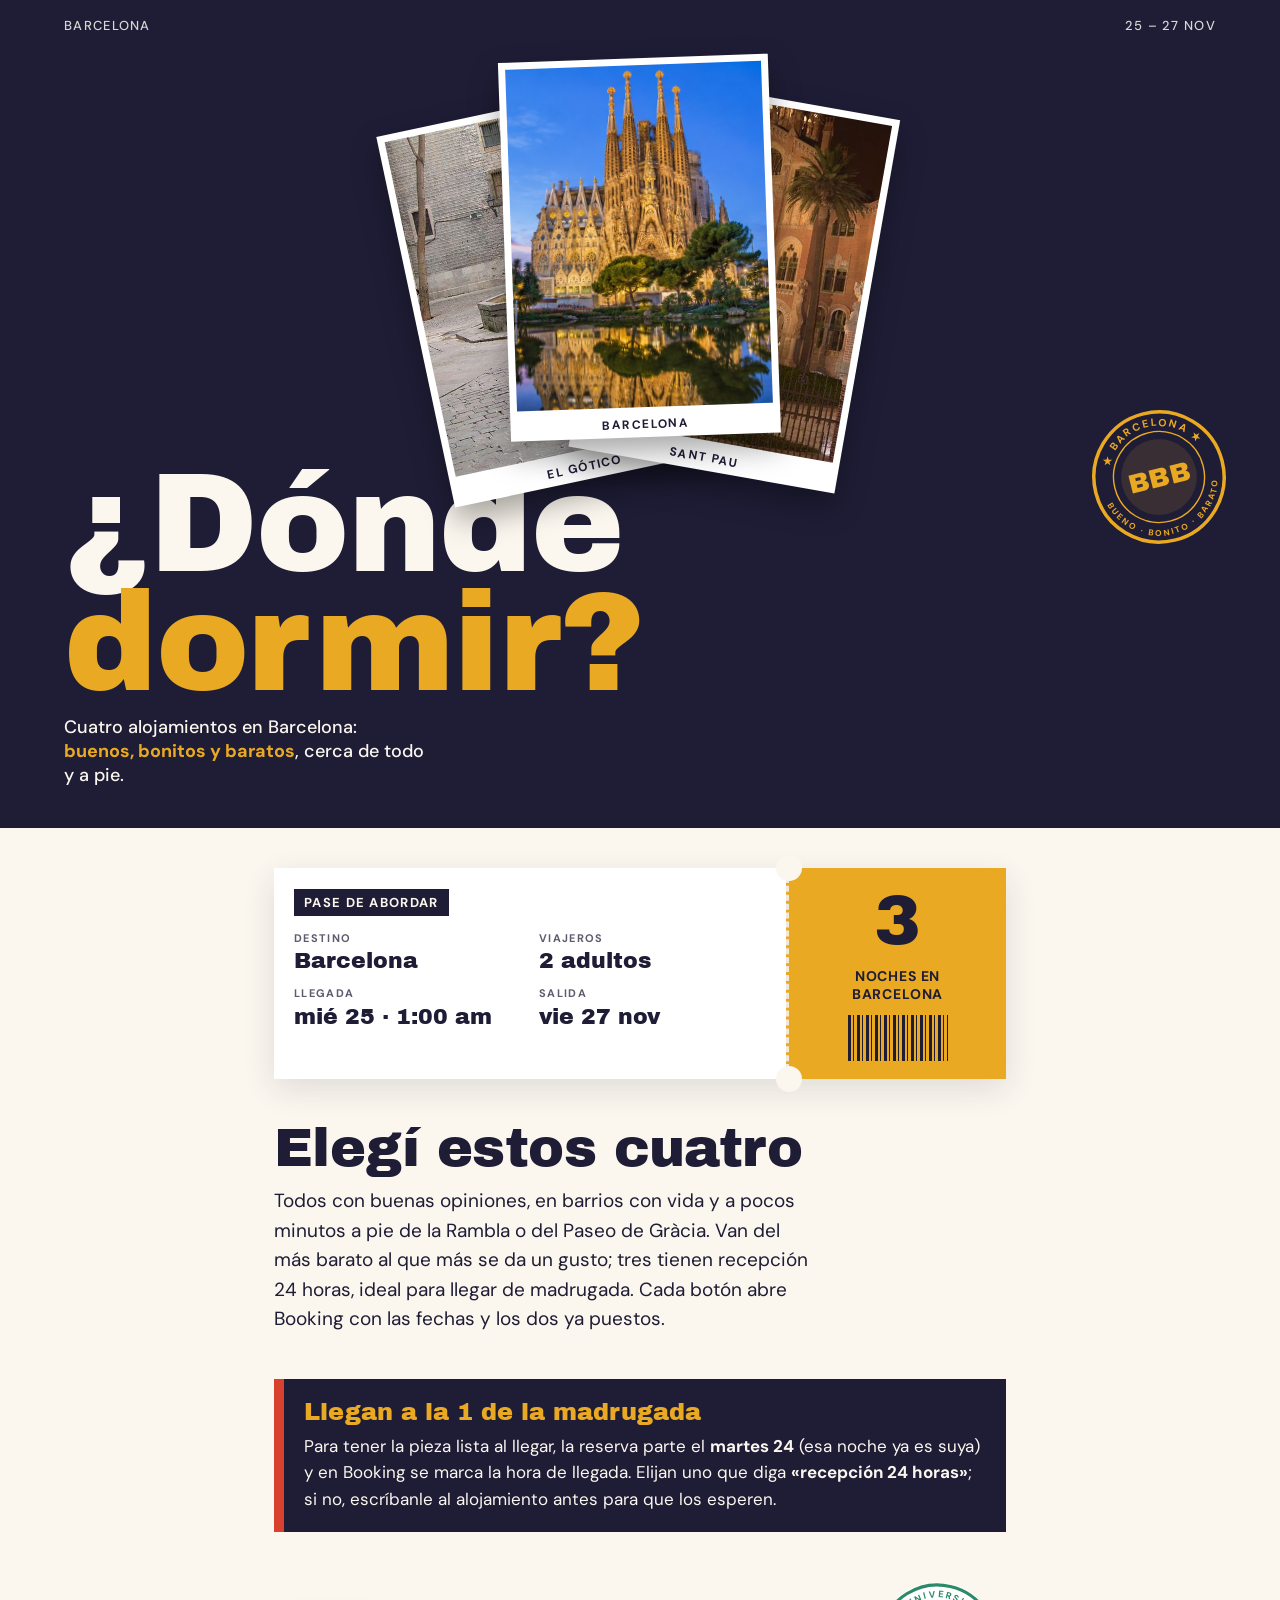
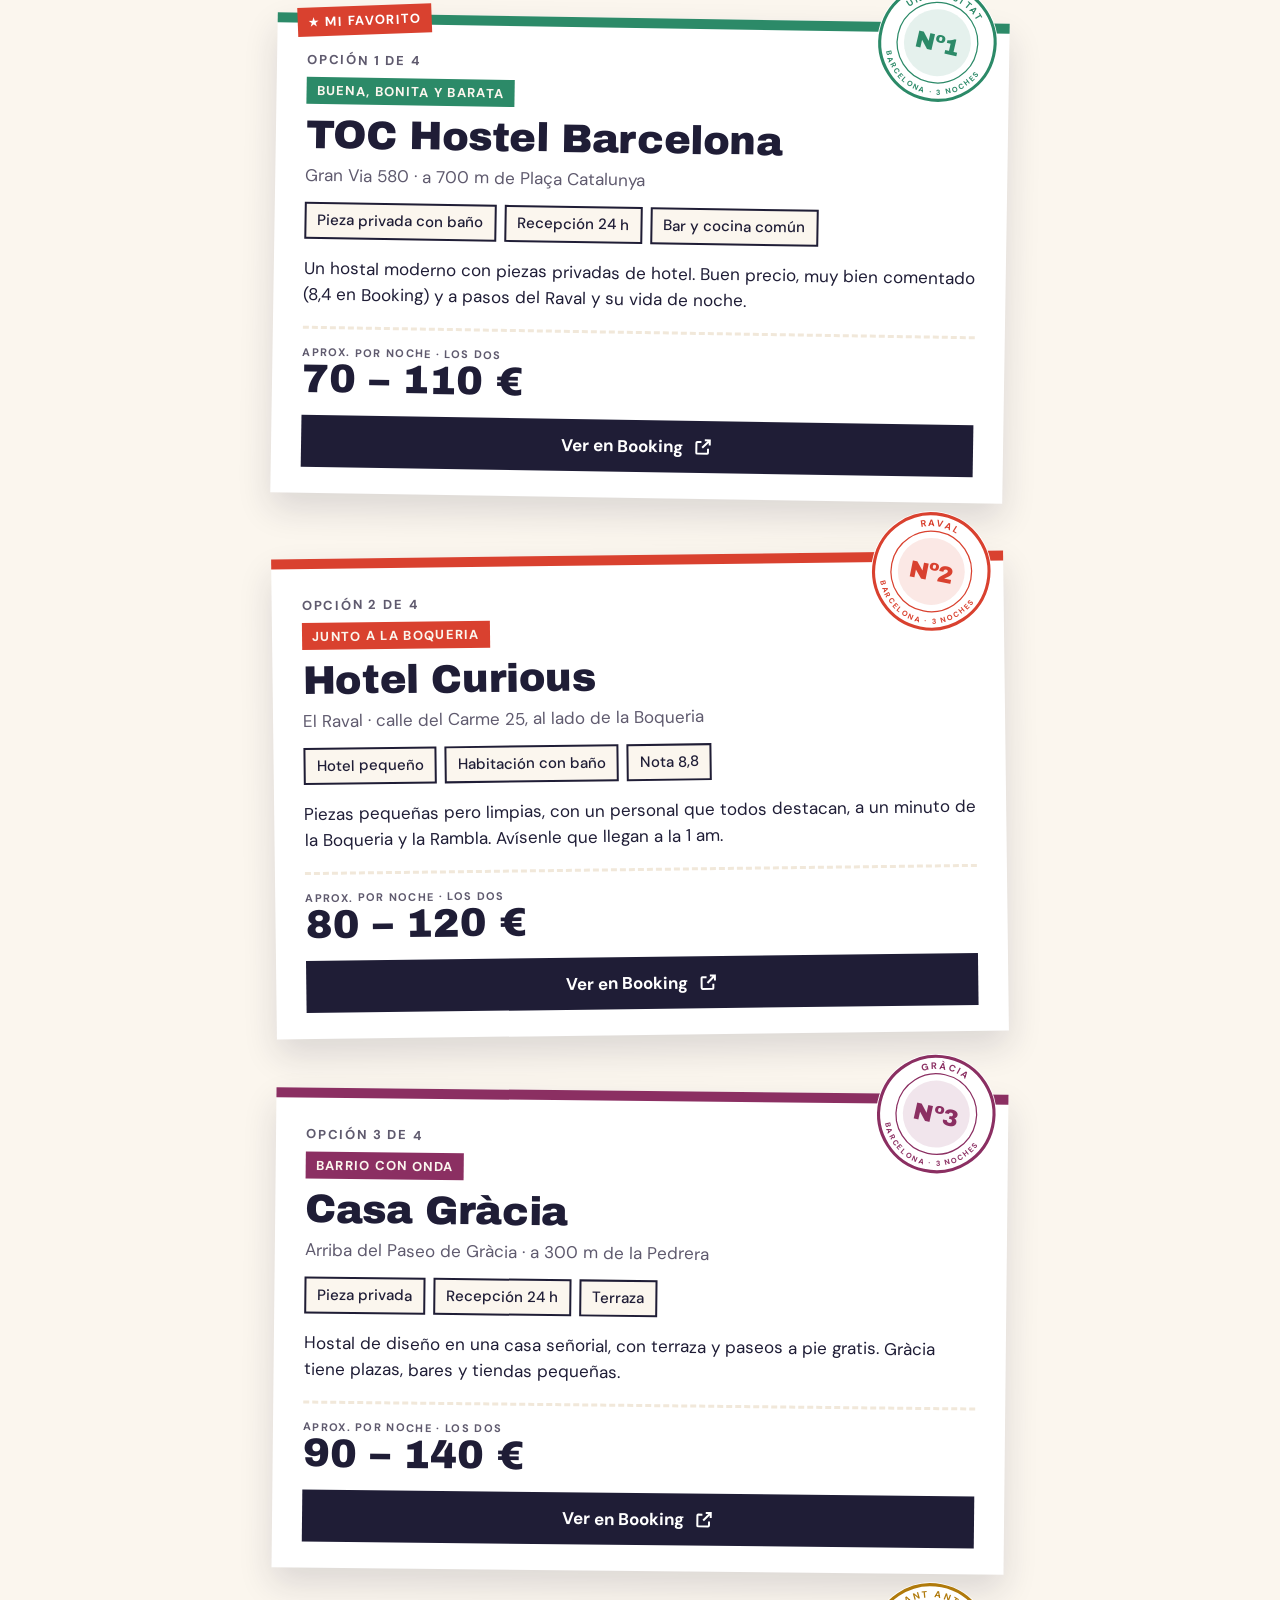
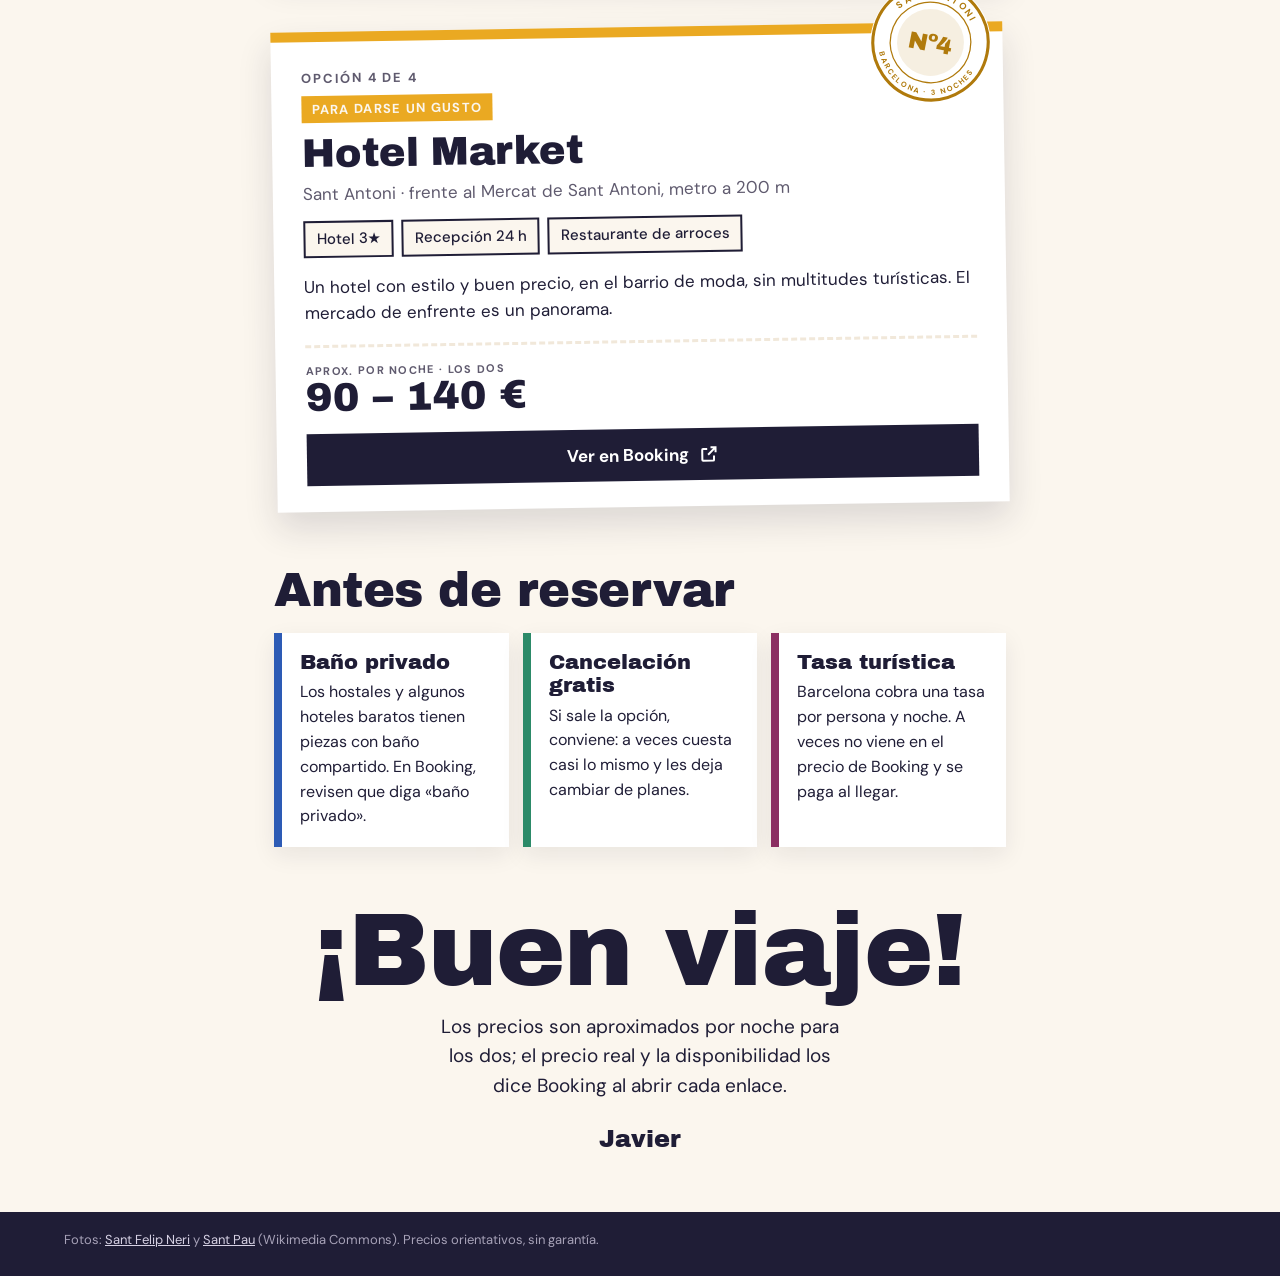
==== bcn-dor-h4q/index.html @ d60ad55b "Barcelona: enlaces directos a cada alojamiento" ====
<!DOCTYPE html>
<html lang="es">
<head>
<meta charset="utf-8">
<meta name="viewport" content="width=device-width, initial-scale=1">
<meta name="robots" content="noindex, nofollow">
<title>Barcelona · Dónde dormir</title>
<meta name="description" content="Cuatro alojamientos buenos, bonitos y baratos en Barcelona, del 25 al 27 de noviembre (llegada a la 1 am).">
<meta property="og:type" content="website">
<meta property="og:title" content="Barcelona · Dónde dormir">
<meta property="og:description" content="Cuatro opciones buenas, bonitas y baratas, con su enlace a Booking.">
<meta property="og:url" content="https://viajes-disenados-a-mano.pages.dev/bcn-dor-h4q/">
<meta property="og:image" content="https://viajes-disenados-a-mano.pages.dev/bcn-dor-h4q/img/portada-wa.jpg">
<meta property="og:image:width" content="1200">
<meta property="og:image:height" content="630">
<meta property="og:locale" content="es_CL">
<meta name="twitter:card" content="summary_large_image">
<style>
@font-face{font-family:AB;src:url(fonts/archivo-black-latin-400-normal.woff2) format("woff2");font-display:swap}
@font-face{font-family:DM;src:url(fonts/dm-sans-latin-400-normal.woff2) format("woff2");font-weight:400;font-display:swap}
@font-face{font-family:DM;src:url(fonts/dm-sans-latin-500-normal.woff2) format("woff2");font-weight:500;font-display:swap}
@font-face{font-family:DM;src:url(fonts/dm-sans-latin-700-normal.woff2) format("woff2");font-weight:700;font-display:swap}
:root{color-scheme:light;--pap:#fbf6ee;--pap2:#f1e8da;--ink:#1f1d36;--mut:#5f5a6e;
 --mad:#d9412f;--bcn:#eaa922;--par:#2d5bb5;--flo:#2c8a68;--rom:#8b2f62;
 --h:AB,"Arial Black",Impact,sans-serif;--t:DM,system-ui,sans-serif}
*{box-sizing:border-box;min-width:0}
html{scroll-behavior:smooth;overflow-x:clip}
body{margin:0;background:var(--pap);color:var(--ink);font:17px/1.55 var(--t);overflow-x:clip;-webkit-font-smoothing:antialiased}
img{display:block;max-width:100%}
h1,h2,h3{font-family:var(--h);font-weight:400;margin:0;line-height:.95;letter-spacing:-.01em}
p{margin:0 0 .8em}
.wrap{max-width:860px;margin:0 auto;padding:0 max(5vw,18px)}
.tag{display:inline-block;font:700 13px/1 var(--t);text-transform:uppercase;letter-spacing:.1em;padding:7px 10px;background:var(--ink);color:var(--pap)}

.cover{background:var(--ink);color:var(--pap);min-height:92svh;display:grid;grid-template-rows:auto 1fr auto;overflow:hidden;position:relative}
.ctop{display:flex;justify-content:space-between;gap:10px;padding:18px max(5vw,18px);font:500 13px/1.3 var(--t);text-transform:uppercase;letter-spacing:.1em;opacity:.85}
.fan{position:relative;height:100%;min-height:280px;max-height:460px;margin:0 auto;width:min(100%,520px);align-self:center}
.pol{position:absolute;left:50%;top:50%;width:52%;background:#fff;padding:7px 7px 30px;box-shadow:0 14px 30px rgba(0,0,0,.35);transform:translate(-50%,-50%) rotate(var(--r)) translate(var(--x),var(--y))}
.pol img{aspect-ratio:3/4;width:100%;object-fit:cover}
.pol b{position:absolute;left:0;right:0;bottom:7px;text-align:center;font:700 12px/1 var(--t);text-transform:uppercase;letter-spacing:.12em;color:var(--ink)}
.cbot{padding:0 max(5vw,18px) 26px;position:relative}
.cover h1{font-size:clamp(54px,16vw,140px);line-height:.85}
.cover h1 em{font-style:normal;color:var(--bcn)}
.cover .sub{margin-top:12px;font:500 18px/1.35 var(--t);max-width:30ch}
.cover .sub b{color:var(--bcn)}
.cstamp{position:absolute;right:max(4vw,12px);top:-58px;z-index:6;width:clamp(92px,24vw,140px)}

.pass{padding:40px 0 10px}
.ticket{display:grid;grid-template-columns:minmax(0,1fr);background:#fff;box-shadow:0 10px 30px rgba(31,29,54,.12)}
.tk{padding:20px 20px 18px}
.tk .row{display:grid;grid-template-columns:repeat(2,minmax(0,1fr));gap:14px 18px;margin-top:16px}
.tk small{display:block;font:700 11px/1.2 var(--t);text-transform:uppercase;letter-spacing:.12em;color:var(--mut)}
.tk strong{display:block;font:400 22px/1.1 var(--h);margin-top:4px}
.stub{border-top:3px dashed var(--pap2);padding:18px 20px;display:flex;align-items:center;justify-content:space-between;gap:12px;background:var(--bcn);position:relative}
.stub:before,.stub:after{content:"";position:absolute;top:-14px;width:26px;height:26px;border-radius:50%;background:var(--pap)}
.stub:before{left:-13px}.stub:after{right:-13px}
.stub b{font:400 clamp(44px,13vw,70px)/1 var(--h)}
.stub span{font:700 14px/1.25 var(--t);text-transform:uppercase;letter-spacing:.06em;max-width:15ch;text-align:right}
.bars{height:46px;width:100px;background:repeating-linear-gradient(90deg,var(--ink) 0 3px,transparent 3px 5px,var(--ink) 5px 6px,transparent 6px 9px)}

.hello{padding:34px 0 6px}
.hello h2{font-size:clamp(32px,8.5vw,54px)}
.hello p{font-size:19px;max-width:42ch;margin-top:12px}

.hot{padding:30px 0 10px}
.card{position:relative;background:#fff;box-shadow:0 16px 34px rgba(31,29,54,.14);border-top:10px solid var(--c);margin-top:56px;padding:26px 20px 22px;transform:rotate(var(--r))}
.card .st{position:absolute;right:10px;top:-52px;width:clamp(96px,26vw,124px);transform:rotate(12deg)}
.card .tag{background:var(--c)}
.card .no{font:700 13px/1 var(--t);text-transform:uppercase;letter-spacing:.14em;color:var(--mut);display:block;margin-bottom:10px}
.card h3{font-size:clamp(28px,7.5vw,40px);margin-top:12px;padding-right:96px}
.card .zone{color:var(--mut);margin:8px 0 14px}
.chips{display:flex;flex-wrap:wrap;gap:8px}
.chips span{background:var(--pap);border:2px solid var(--ink);padding:7px 11px;font:500 15px/1.25 var(--t)}
.why{margin:16px 0 0;font-size:17px}
.price{display:flex;align-items:baseline;justify-content:space-between;gap:12px;flex-wrap:wrap;margin-top:18px;padding-top:16px;border-top:3px dashed var(--pap2)}
.price b{font:400 clamp(30px,8vw,40px)/1 var(--h)}
.price small{display:block;font:700 11px/1.3 var(--t);text-transform:uppercase;letter-spacing:.12em;color:var(--mut)}
.bk{display:flex;align-items:center;justify-content:center;gap:10px;min-height:52px;padding:14px 18px;background:var(--ink);color:#fff;text-decoration:none;font:700 17px/1.2 var(--t);margin-top:16px}
.bk svg{width:20px;height:20px;flex:none}
.bk:focus-visible{outline:3px solid var(--c);outline-offset:3px}
.fav{position:absolute;left:20px;top:-18px;background:var(--mad);color:#fff;font:700 13px/1 var(--t);text-transform:uppercase;letter-spacing:.1em;padding:8px 10px;transform:rotate(-3deg)}

.late{padding:24px 0 0}.lt{background:var(--ink);color:var(--pap);padding:20px;border-left:10px solid var(--mad)}.lt b{display:block;font:400 24px/1.1 var(--h);margin-bottom:8px;color:var(--bcn)}.lt p{margin:0}
.tips{padding:50px 0 20px}
.tips h2{font-size:clamp(30px,8vw,48px)}
.stk{display:grid;gap:14px;margin-top:20px}
.stk div{background:#fff;padding:18px;border-left:8px solid var(--c);box-shadow:0 8px 22px rgba(31,29,54,.08)}
.stk b{display:block;font:400 21px/1.1 var(--h);margin-bottom:6px}
.stk p{margin:0;font-size:16px}

.end{padding:40px 0 60px;text-align:center}
.end h2{font-size:clamp(48px,14vw,104px);line-height:.85}
.end p{max-width:32ch;margin:16px auto 0;font-size:19px}
.sig{margin-top:26px;font:400 24px/1.1 var(--h)}
.foot{background:var(--ink);color:#a7a2b8;font-size:13px;padding:18px max(5vw,18px) 26px}
.foot a{color:#d6d1e4}

.rv{opacity:0;transform:translateY(26px) rotate(var(--r,0deg));transition:opacity .6s ease,transform .6s ease}
.rv.in{opacity:1;transform:rotate(var(--r,0deg))}
.slam{opacity:0;transform:scale(1.7) rotate(-30deg)}
.slam.in{opacity:1;transform:scale(1) rotate(-14deg);transition:transform .45s cubic-bezier(.3,1.6,.5,1),opacity .2s}
@media (prefers-reduced-motion:reduce){.rv,.slam{opacity:1!important;transition:none!important}.slam{transform:rotate(-14deg)}html{scroll-behavior:auto}}
@media (min-width:760px){
 .ticket{grid-template-columns:minmax(0,1fr) 220px}
 .stub{border-top:0;border-left:3px dashed var(--pap2);flex-direction:column;justify-content:center;text-align:center}
 .stub span{text-align:center}
 .stub:before{left:-13px;top:-13px}.stub:after{left:-13px;right:auto;top:auto;bottom:-13px}
 .stk{grid-template-columns:repeat(3,1fr)}
 .card{padding:30px 30px 26px}
}
</style>
</head>
<body>
<header class="cover">
 <div class="ctop"><span>Barcelona</span><span>25 – 27 nov</span></div>
 <div class="fan" id="fan">
  <div class="pol" style="--r:-12deg;--x:-36%;--y:4%;z-index:1"><img src="img/s04-felip-neri.jpg" alt="Plaça de Sant Felip Neri, en el Gótico"><b>El Gótico</b></div>
  <div class="pol" style="--r:10deg;--x:36%;--y:2%;z-index:2"><img src="img/s05-sant-pau.jpg" alt="Recinto modernista de Sant Pau"><b>Sant Pau</b></div>
  <div class="pol" style="--r:-2deg;--x:0%;--y:-3%;z-index:3"><img src="img/bcn.jpg" alt="Barcelona"><b>Barcelona</b></div>
 </div>
 <div class="cbot">
  <h1>¿Dónde <em>dormir?</em></h1>
  <p class="sub">Cuatro alojamientos en Barcelona: <b>buenos, bonitos y baratos</b>, cerca de todo y a pie.</p>
  <svg class="cstamp slam" id="cst" viewBox="0 0 200 200" aria-hidden="true"></svg>
 </div>
</header>

<section class="pass">
 <div class="wrap">
  <div class="ticket rv">
   <div class="tk">
    <span class="tag">Pase de abordar</span>
    <div class="row">
     <div><small>Destino</small><strong>Barcelona</strong></div>
     <div><small>Viajeros</small><strong>2 adultos</strong></div>
     <div><small>Llegada</small><strong>mié 25 · 1:00 am</strong></div>
     <div><small>Salida</small><strong>vie 27 nov</strong></div>
    </div>
   </div>
   <div class="stub"><b>3</b><span>noches en Barcelona</span><div class="bars" aria-hidden="true"></div></div>
  </div>
 </div>
</section>

<section class="hello">
 <div class="wrap">
  <h2 class="rv">Elegí estos cuatro</h2>
  <p class="rv">Todos con buenas opiniones, en barrios con vida y a pocos minutos a pie de la Rambla o del Paseo de Gràcia. Van del más barato al que más se da un gusto; tres tienen recepción 24 horas, ideal para llegar de madrugada. Cada botón abre Booking con las fechas y los dos ya puestos.</p>
 </div>
</section>

<section class="late"><div class="wrap"><div class="lt rv"><b>Llegan a la 1 de la madrugada</b><p>Para tener la pieza lista al llegar, la reserva parte el <strong>martes 24</strong> (esa noche ya es suya) y en Booking se marca la hora de llegada. Elijan uno que diga <strong>«recepción 24 horas»</strong>; si no, escríbanle al alojamiento antes para que los esperen.</p></div></div></section>

<section class="hot"><div class="wrap" id="list"></div></section>

<section class="tips">
 <div class="wrap">
  <h2 class="rv">Antes de reservar</h2>
  <div class="stk">
   <div class="rv" style="--c:var(--par)"><b>Baño privado</b><p>Los hostales y algunos hoteles baratos tienen piezas con baño compartido. En Booking, revisen que diga «baño privado».</p></div>
   <div class="rv" style="--c:var(--flo)"><b>Cancelación gratis</b><p>Si sale la opción, conviene: a veces cuesta casi lo mismo y les deja cambiar de planes.</p></div>
   <div class="rv" style="--c:var(--rom)"><b>Tasa turística</b><p>Barcelona cobra una tasa por persona y noche. A veces no viene en el precio de Booking y se paga al llegar.</p></div>
  </div>
 </div>
</section>

<section class="end">
 <div class="wrap">
  <h2 class="rv">¡Buen viaje!</h2>
  <p class="rv">Los precios son aproximados por noche para los dos; el precio real y la disponibilidad los dice Booking al abrir cada enlace.</p>
  <div class="sig rv">Javier</div>
 </div>
</section>

<footer class="foot">Fotos: <a href="https://commons.wikimedia.org/wiki/File:Pla%C3%A7a_Sant_Felip_Neri.jpg">Sant Felip Neri</a> y <a href="https://commons.wikimedia.org/wiki/File:2014-_Hospital_Sant_Pau,_Barcelona,_Spain_(_Ank_Kumar_)_03.jpg">Sant Pau</a> (Wikimedia Commons). Precios orientativos, sin garantía.</footer>

<script>
const IN='2026-11-24',OUT='2026-11-27';
const qs=`checkin=${IN}&checkout=${OUT}&group_adults=2&group_children=0&no_rooms=1&lang=es`;
const L=slug=>`https://www.booking.com/hotel/es/${slug}.es.html?${qs}`;
const H=[
 {n:'TOC Hostel Barcelona',b:'UNIVERSITAT',c:'--flo',r:'.9deg',fav:1,
  z:'Gran Via 580 · a 700 m de Plaça Catalunya',
  f:['Pieza privada con baño','Recepción 24 h','Bar y cocina común'],
  w:'Un hostal moderno con piezas privadas de hotel. Buen precio, muy bien comentado (8,4 en Booking) y a pasos del Raval y su vida de noche.',p:'70 – 110 €',u:L('toc-hostel-barcelona')},
 {n:'Hotel Curious',b:'RAVAL',c:'--mad',r:'-.7deg',tag:'Junto a la Boqueria',
  z:'El Raval · calle del Carme 25, al lado de la Boqueria',
  f:['Hotel pequeño','Habitación con baño','Nota 8,8'],
  w:'Piezas pequeñas pero limpias, con un personal que todos destacan, a un minuto de la Boqueria y la Rambla. Avísenle que llegan a la 1 am.',p:'80 – 120 €',u:L('pension-selecta')},
 {n:'Casa Gràcia',b:'GRÀCIA',c:'--rom',r:'.6deg',tag:'Barrio con onda',
  z:'Arriba del Paseo de Gràcia · a 300 m de la Pedrera',
  f:['Pieza privada','Recepción 24 h','Terraza'],
  w:'Hostal de diseño en una casa señorial, con terraza y paseos a pie gratis. Gràcia tiene plazas, bares y tiendas pequeñas.',p:'90 – 140 €',u:L('hostel-casa-gracia')},
 {n:'Hotel Market',b:'SANT ANTONI',c:'--bcn',r:'-.9deg',tag:'Para darse un gusto',
  z:'Sant Antoni · frente al Mercat de Sant Antoni, metro a 200 m',
  f:['Hotel 3★','Recepción 24 h','Restaurante de arroces'],
  w:'Un hotel con estilo y buen precio, en el barrio de moda, sin multitudes turísticas. El mercado de enfrente es un panorama.',p:'90 – 140 €',u:L('market')}
];
let sid=0;
const stamp=(top,mid,bot,color,bg)=>{const k='p'+(sid++);return `${bg?`<circle cx="100" cy="100" r="97" fill="${bg}"/>`:''}<circle cx="100" cy="100" r="93" fill="none" stroke="${color}" stroke-width="5"/><circle cx="100" cy="100" r="65" fill="none" stroke="${color}" stroke-width="2"/><circle cx="100" cy="100" r="54" fill="${color}" opacity=".12"/><defs><path id="${k}a" d="M27 100a73 73 0 0 1 146 0"/><path id="${k}b" d="M16 100a84 84 0 0 0 168 0"/></defs><text font-family="DM,sans-serif" font-weight="700" font-size="15" letter-spacing="3" fill="${color}" text-anchor="middle"><textPath href="#${k}a" startOffset="50%">${top}</textPath></text><text font-family="DM,sans-serif" font-weight="700" font-size="12" letter-spacing="3" fill="${color}" text-anchor="middle"><textPath href="#${k}b" startOffset="50%">${bot}</textPath></text><text x="100" y="${mid.length>6?107:114}" font-family="AB,sans-serif" font-size="${mid.length>7?21:mid.length>6?24:38}" fill="${color}" text-anchor="middle">${mid}</text>`};
const col=v=>getComputedStyle(document.documentElement).getPropertyValue(v).trim();
document.getElementById('cst').innerHTML=stamp('★ BARCELONA ★','BBB','BUENO · BONITO · BARATO','#eaa922');
const ext='<svg viewBox="0 0 24 24" fill="none" stroke="currentColor" stroke-width="2.4" aria-hidden="true"><path d="M14 4h6v6M20 4l-9 9M18 14v5a1 1 0 0 1-1 1H5a1 1 0 0 1-1-1V7a1 1 0 0 1 1-1h5"/></svg>';
document.getElementById('list').innerHTML=H.map((h,i)=>{const c=col(h.c)==='#eaa922'?'#b07a0c':col(h.c);return `<article class="card rv" style="--c:var(${h.c});--r:${h.r}">
 ${h.fav?'<span class="fav">★ Mi favorito</span>':''}
 <svg class="st" viewBox="0 0 200 200" aria-hidden="true">${stamp(h.b,'Nº'+(i+1),'BARCELONA · 3 NOCHES',c,'#fff')}</svg>
 <span class="no">Opción ${i+1} de ${H.length}</span>
 <span class="tag">${h.fav?'Buena, bonita y barata':h.tag}</span>
 <h3>${h.n}</h3>
 <p class="zone">${h.z}</p>
 <div class="chips">${h.f.map(x=>`<span>${x}</span>`).join('')}</div>
 <p class="why">${h.w}</p>
 <div class="price"><div><small>Aprox. por noche · los dos</small><b>${h.p}</b></div></div>
 <a class="bk" href="${h.u}" target="_blank" rel="noopener" aria-label="Ver ${h.n} en Booking (se abre en otra pestaña)">Ver en Booking ${ext}</a>
</article>`}).join('');
const io=new IntersectionObserver(es=>es.forEach(e=>{if(e.isIntersecting){e.target.classList.add('in');io.unobserve(e.target)}}),{threshold:.12});
document.querySelectorAll('.rv,.slam').forEach(el=>io.observe(el));
</script>
</body>
</html>
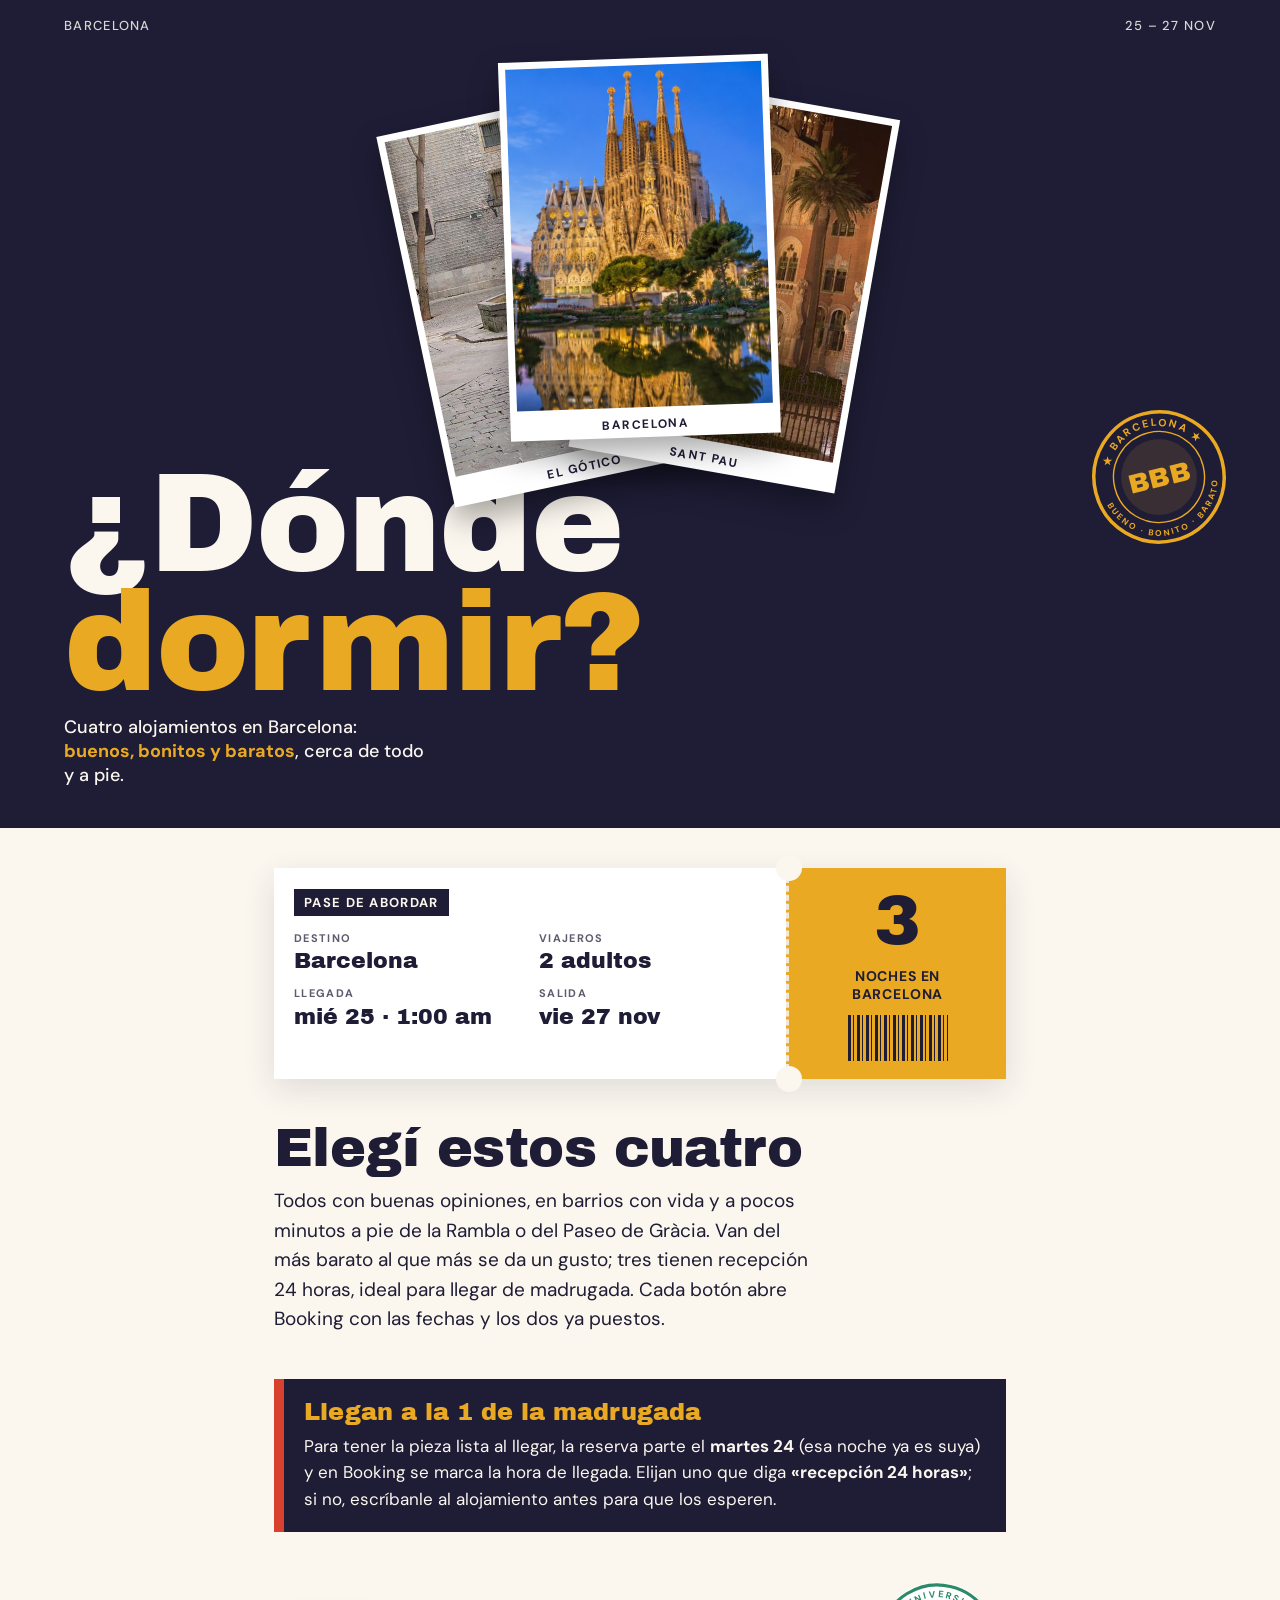
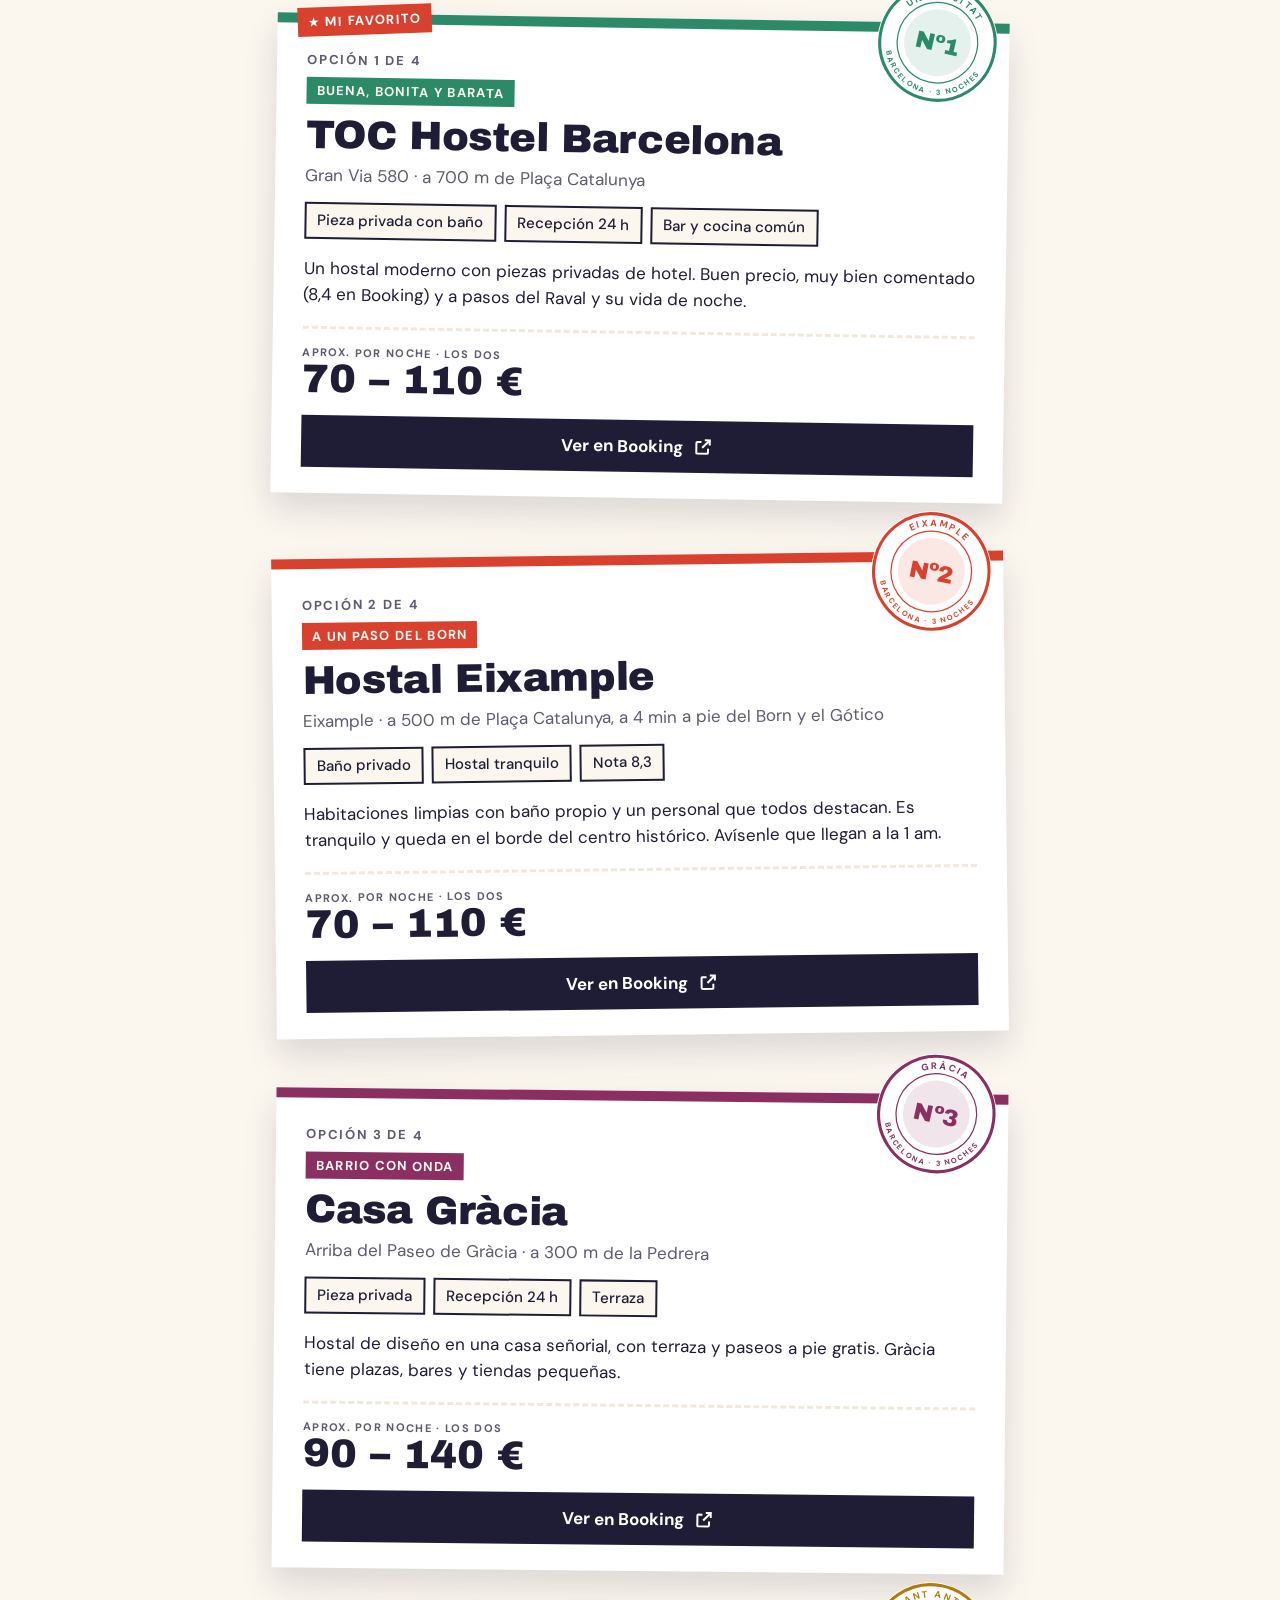
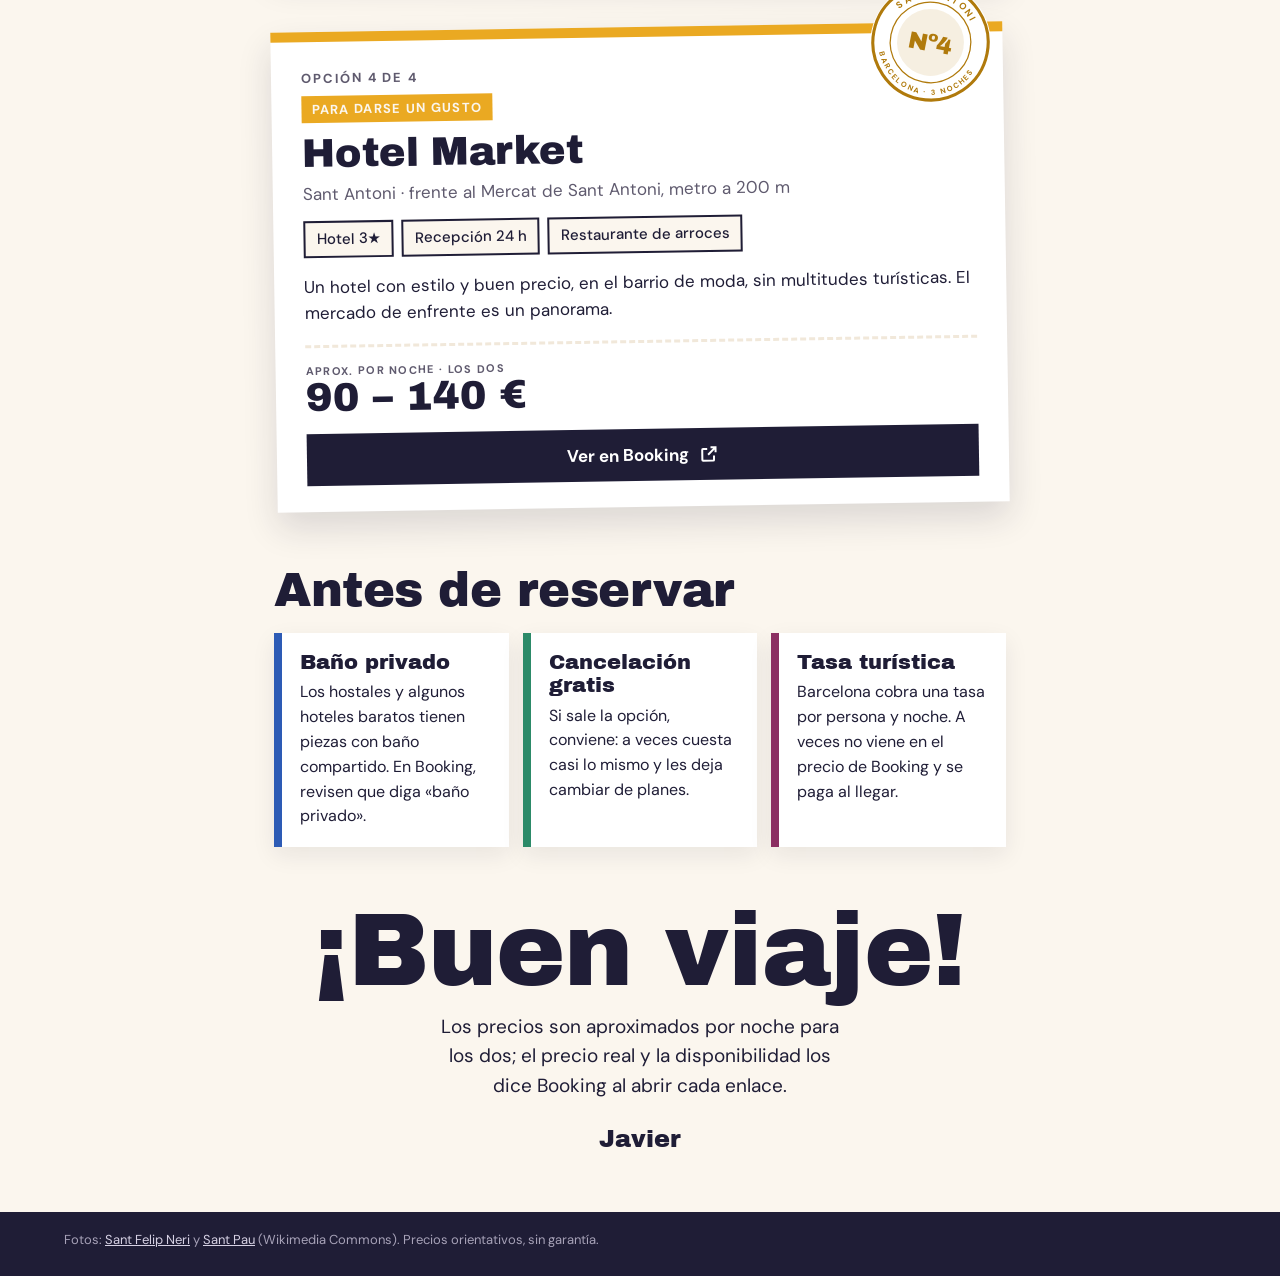
==== commit 0f9673df: "Barcelona: Hostal Eixample en vez del Raval" ====
--- a/bcn-dor-h4q/index.html
+++ b/bcn-dor-h4q/index.html
@@ -183,10 +183,10 @@
   z:'Gran Via 580 · a 700 m de Plaça Catalunya',
   f:['Pieza privada con baño','Recepción 24 h','Bar y cocina común'],
   w:'Un hostal moderno con piezas privadas de hotel. Buen precio, muy bien comentado (8,4 en Booking) y a pasos del Raval y su vida de noche.',p:'70 – 110 €',u:L('toc-hostel-barcelona')},
- {n:'Hotel Curious',b:'RAVAL',c:'--mad',r:'-.7deg',tag:'Junto a la Boqueria',
-  z:'El Raval · calle del Carme 25, al lado de la Boqueria',
-  f:['Hotel pequeño','Habitación con baño','Nota 8,8'],
-  w:'Piezas pequeñas pero limpias, con un personal que todos destacan, a un minuto de la Boqueria y la Rambla. Avísenle que llegan a la 1 am.',p:'80 – 120 €',u:L('pension-selecta')},
+ {n:'Hostal Eixample',b:'EIXAMPLE',c:'--mad',r:'-.7deg',tag:'A un paso del Born',
+  z:'Eixample · a 500 m de Plaça Catalunya, a 4 min a pie del Born y el Gótico',
+  f:['Baño privado','Hostal tranquilo','Nota 8,3'],
+  w:'Habitaciones limpias con baño propio y un personal que todos destacan. Es tranquilo y queda en el borde del centro histórico. Avísenle que llegan a la 1 am.',p:'70 – 110 €',u:L('hostal-san-remo')},
  {n:'Casa Gràcia',b:'GRÀCIA',c:'--rom',r:'.6deg',tag:'Barrio con onda',
   z:'Arriba del Paseo de Gràcia · a 300 m de la Pedrera',
   f:['Pieza privada','Recepción 24 h','Terraza'],
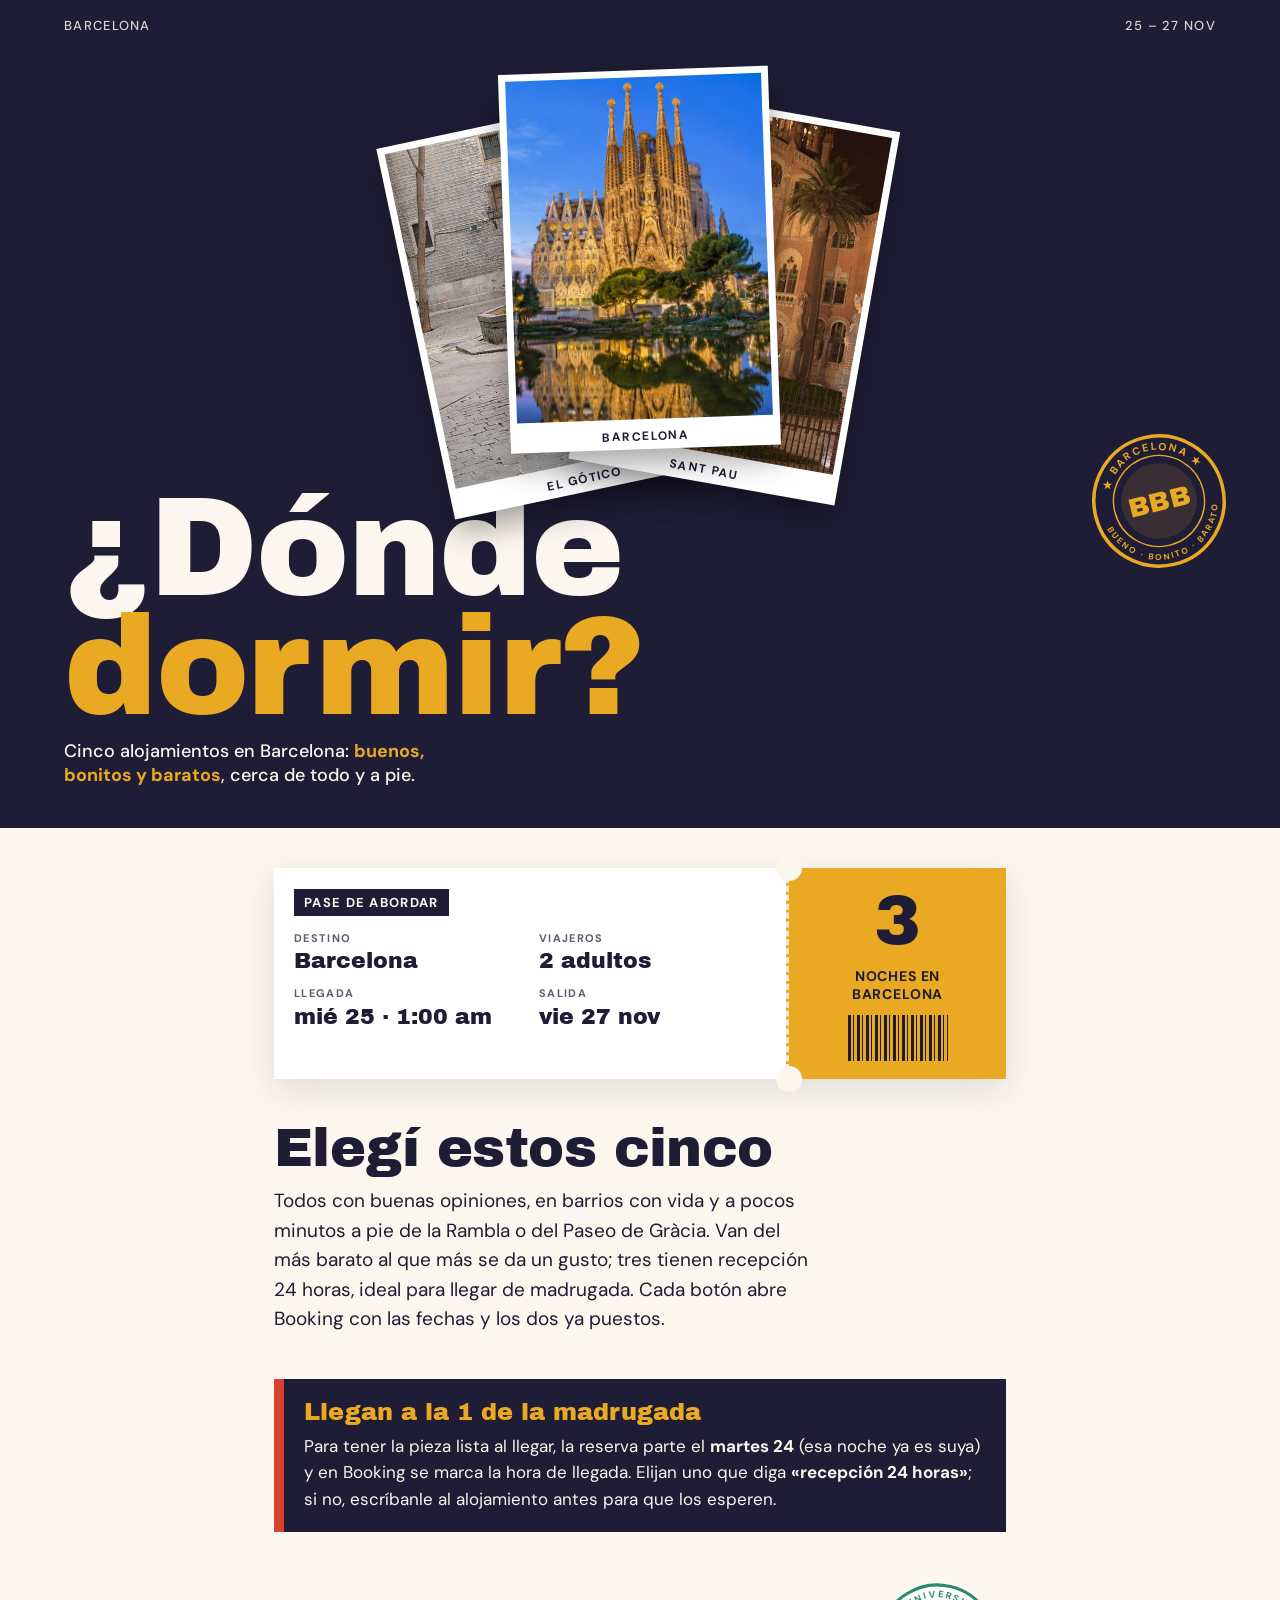
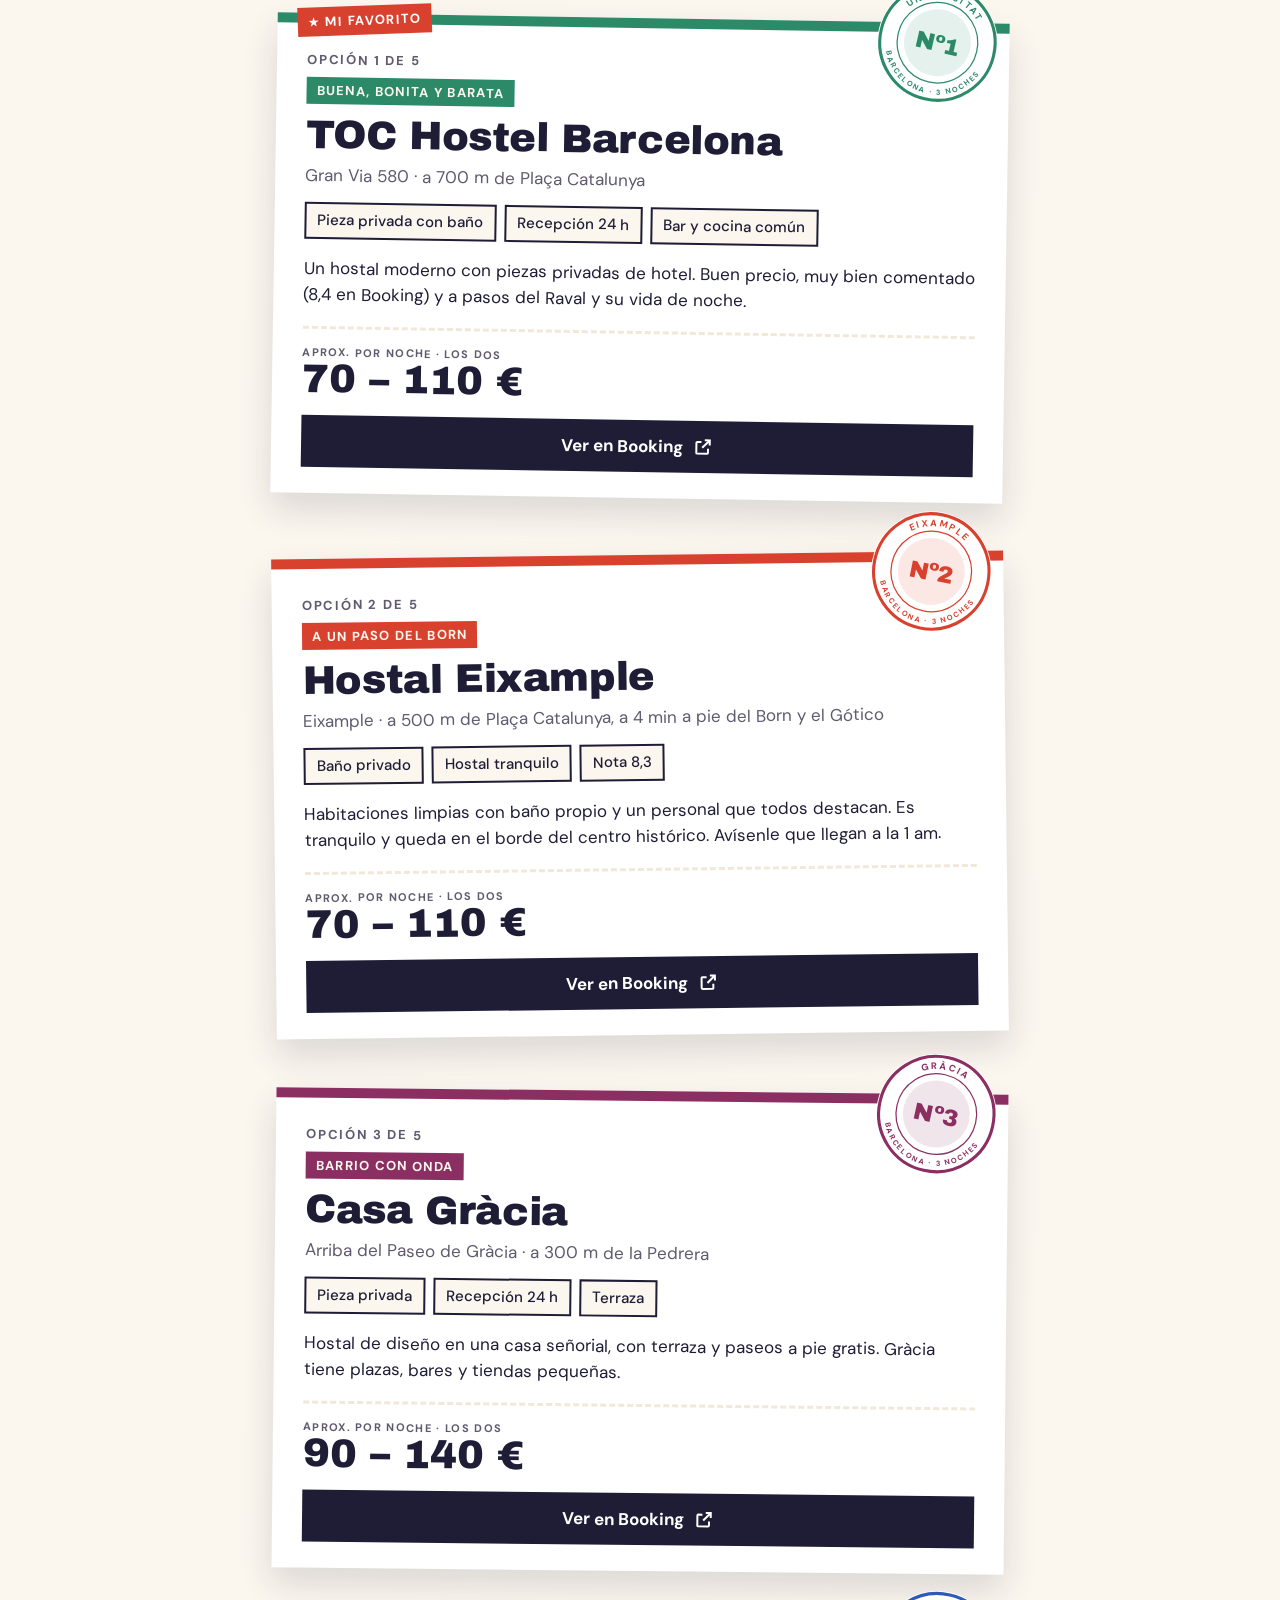
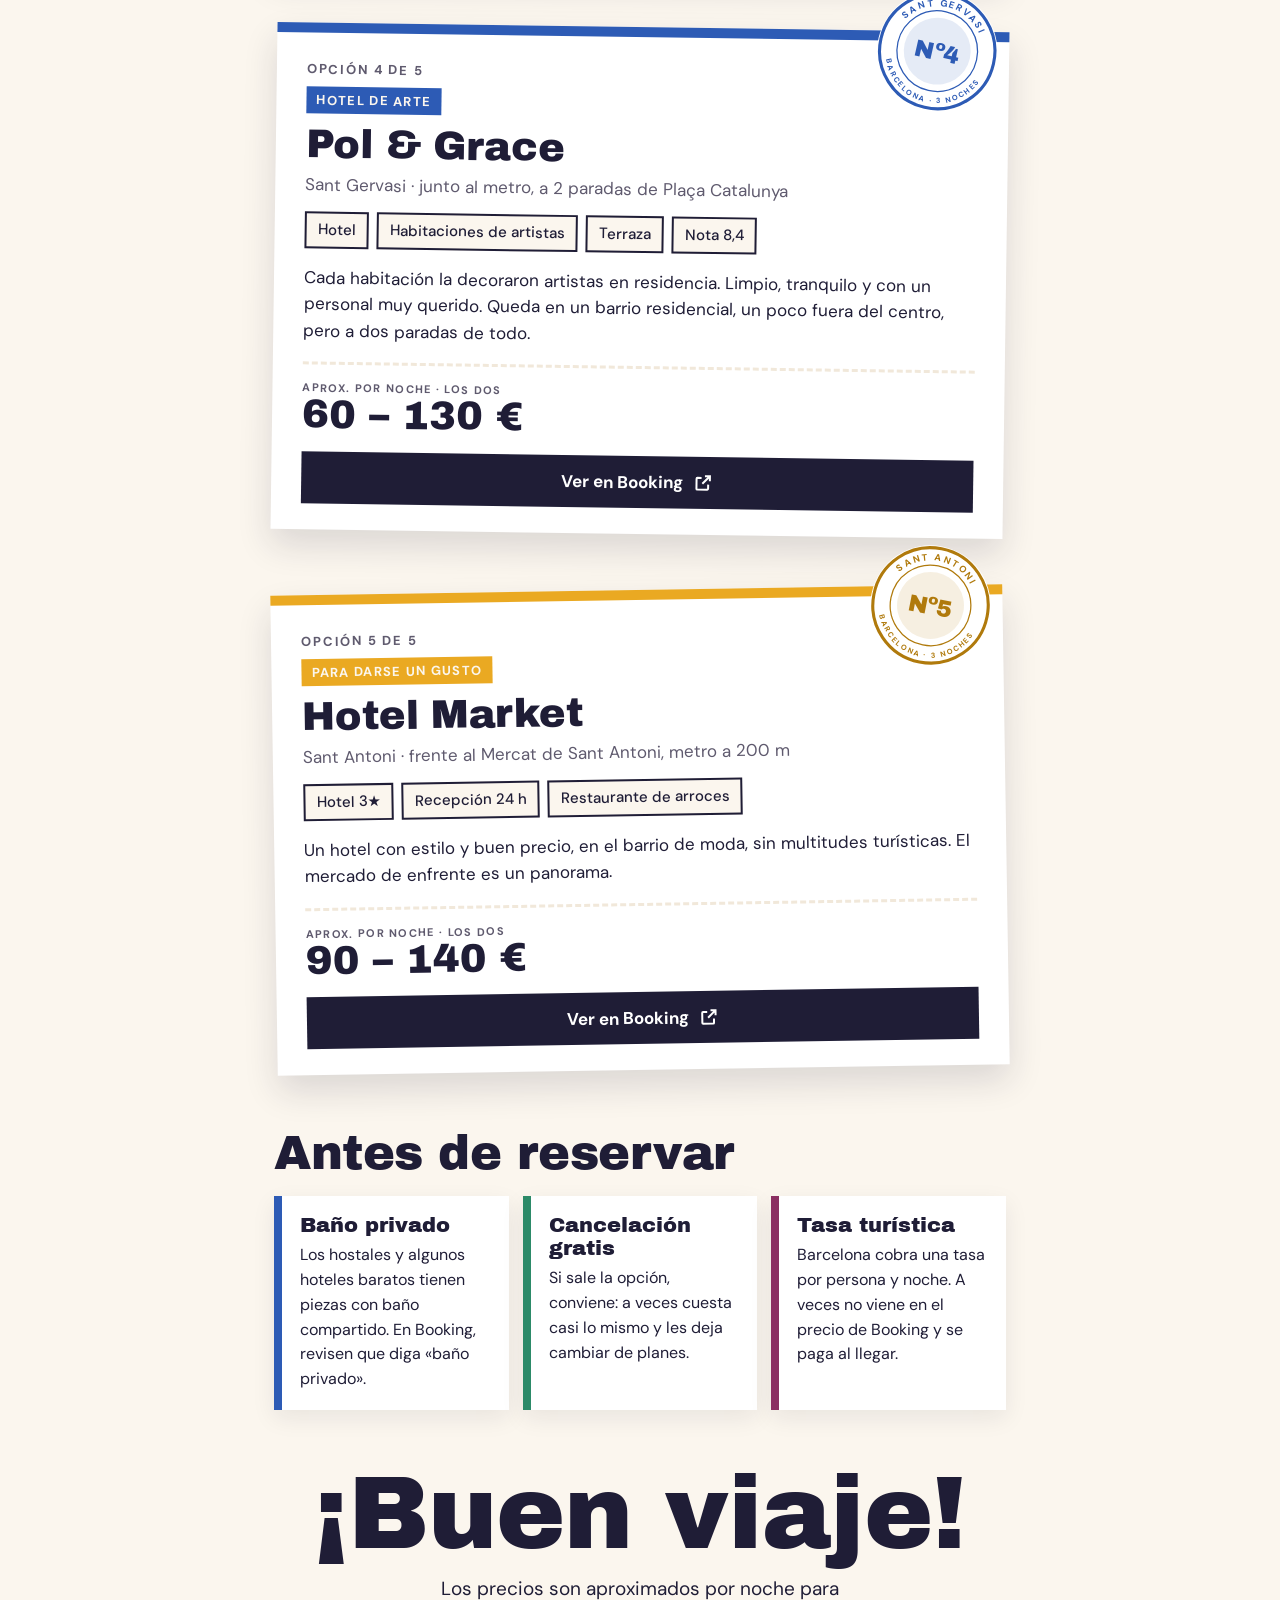
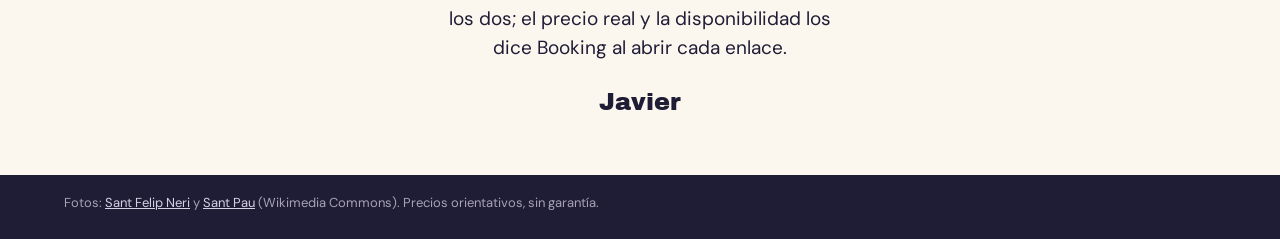
==== commit d064049b: "Barcelona: Pol & Grace" ====
--- a/bcn-dor-h4q/index.html
+++ b/bcn-dor-h4q/index.html
@@ -5,10 +5,10 @@
 <meta name="viewport" content="width=device-width, initial-scale=1">
 <meta name="robots" content="noindex, nofollow">
 <title>Barcelona · Dónde dormir</title>
-<meta name="description" content="Cuatro alojamientos buenos, bonitos y baratos en Barcelona, del 25 al 27 de noviembre (llegada a la 1 am).">
+<meta name="description" content="Cinco alojamientos buenos, bonitos y baratos en Barcelona, del 25 al 27 de noviembre (llegada a la 1 am).">
 <meta property="og:type" content="website">
 <meta property="og:title" content="Barcelona · Dónde dormir">
-<meta property="og:description" content="Cuatro opciones buenas, bonitas y baratas, con su enlace a Booking.">
+<meta property="og:description" content="Cinco opciones buenas, bonitas y baratas, con su enlace a Booking.">
 <meta property="og:url" content="https://viajes-disenados-a-mano.pages.dev/bcn-dor-h4q/">
 <meta property="og:image" content="https://viajes-disenados-a-mano.pages.dev/bcn-dor-h4q/img/portada-wa.jpg">
 <meta property="og:image:width" content="1200">
@@ -120,7 +120,7 @@
  </div>
  <div class="cbot">
   <h1>¿Dónde <em>dormir?</em></h1>
-  <p class="sub">Cuatro alojamientos en Barcelona: <b>buenos, bonitos y baratos</b>, cerca de todo y a pie.</p>
+  <p class="sub">Cinco alojamientos en Barcelona: <b>buenos, bonitos y baratos</b>, cerca de todo y a pie.</p>
   <svg class="cstamp slam" id="cst" viewBox="0 0 200 200" aria-hidden="true"></svg>
  </div>
 </header>
@@ -144,7 +144,7 @@
 
 <section class="hello">
  <div class="wrap">
-  <h2 class="rv">Elegí estos cuatro</h2>
+  <h2 class="rv">Elegí estos cinco</h2>
   <p class="rv">Todos con buenas opiniones, en barrios con vida y a pocos minutos a pie de la Rambla o del Paseo de Gràcia. Van del más barato al que más se da un gusto; tres tienen recepción 24 horas, ideal para llegar de madrugada. Cada botón abre Booking con las fechas y los dos ya puestos.</p>
  </div>
 </section>
@@ -191,6 +191,10 @@
   z:'Arriba del Paseo de Gràcia · a 300 m de la Pedrera',
   f:['Pieza privada','Recepción 24 h','Terraza'],
   w:'Hostal de diseño en una casa señorial, con terraza y paseos a pie gratis. Gràcia tiene plazas, bares y tiendas pequeñas.',p:'90 – 140 €',u:L('hostel-casa-gracia')},
+ {n:'Pol & Grace',b:'SANT GERVASI',c:'--par',r:'.8deg',tag:'Hotel de arte',
+  z:'Sant Gervasi · junto al metro, a 2 paradas de Plaça Catalunya',
+  f:['Hotel','Habitaciones de artistas','Terraza','Nota 8,4'],
+  w:'Cada habitación la decoraron artistas en residencia. Limpio, tranquilo y con un personal muy querido. Queda en un barrio residencial, un poco fuera del centro, pero a dos paradas de todo.',p:'60 – 130 €',u:L('guillermo-tell')},
  {n:'Hotel Market',b:'SANT ANTONI',c:'--bcn',r:'-.9deg',tag:'Para darse un gusto',
   z:'Sant Antoni · frente al Mercat de Sant Antoni, metro a 200 m',
   f:['Hotel 3★','Recepción 24 h','Restaurante de arroces'],
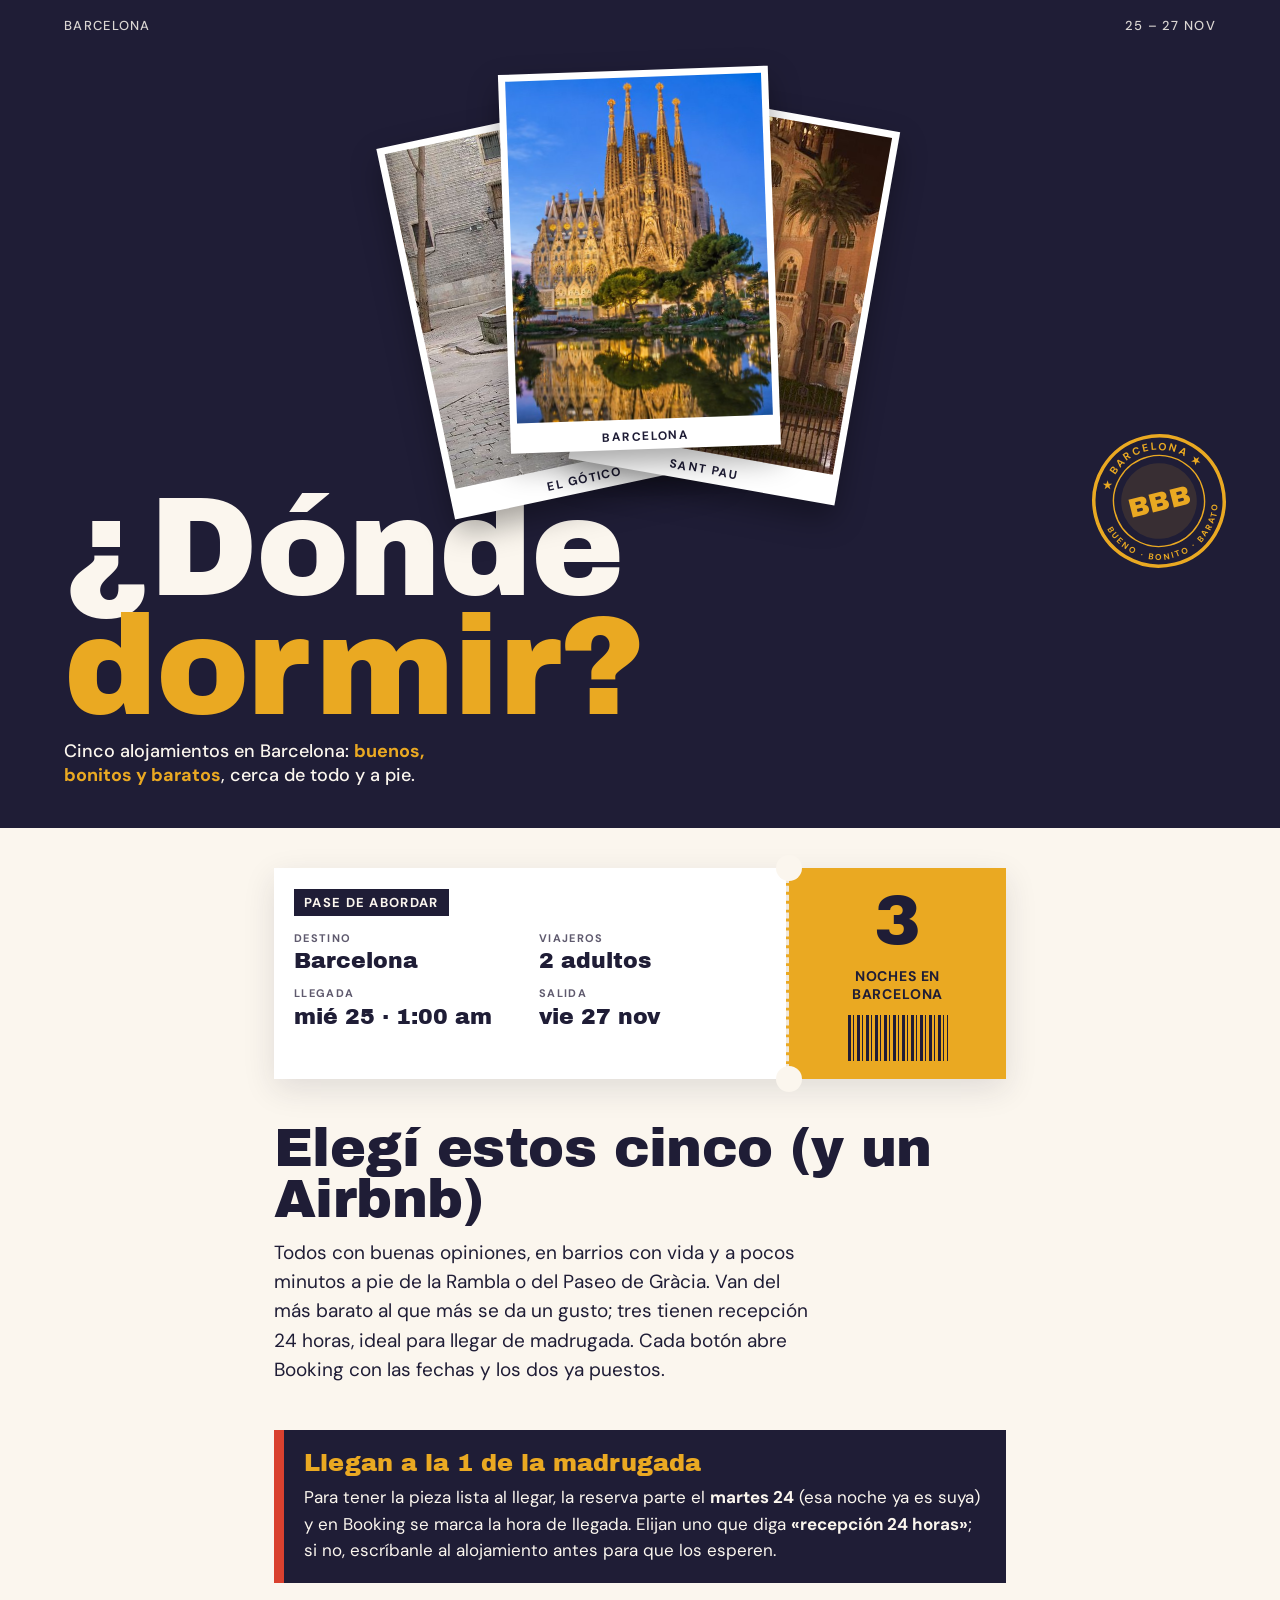
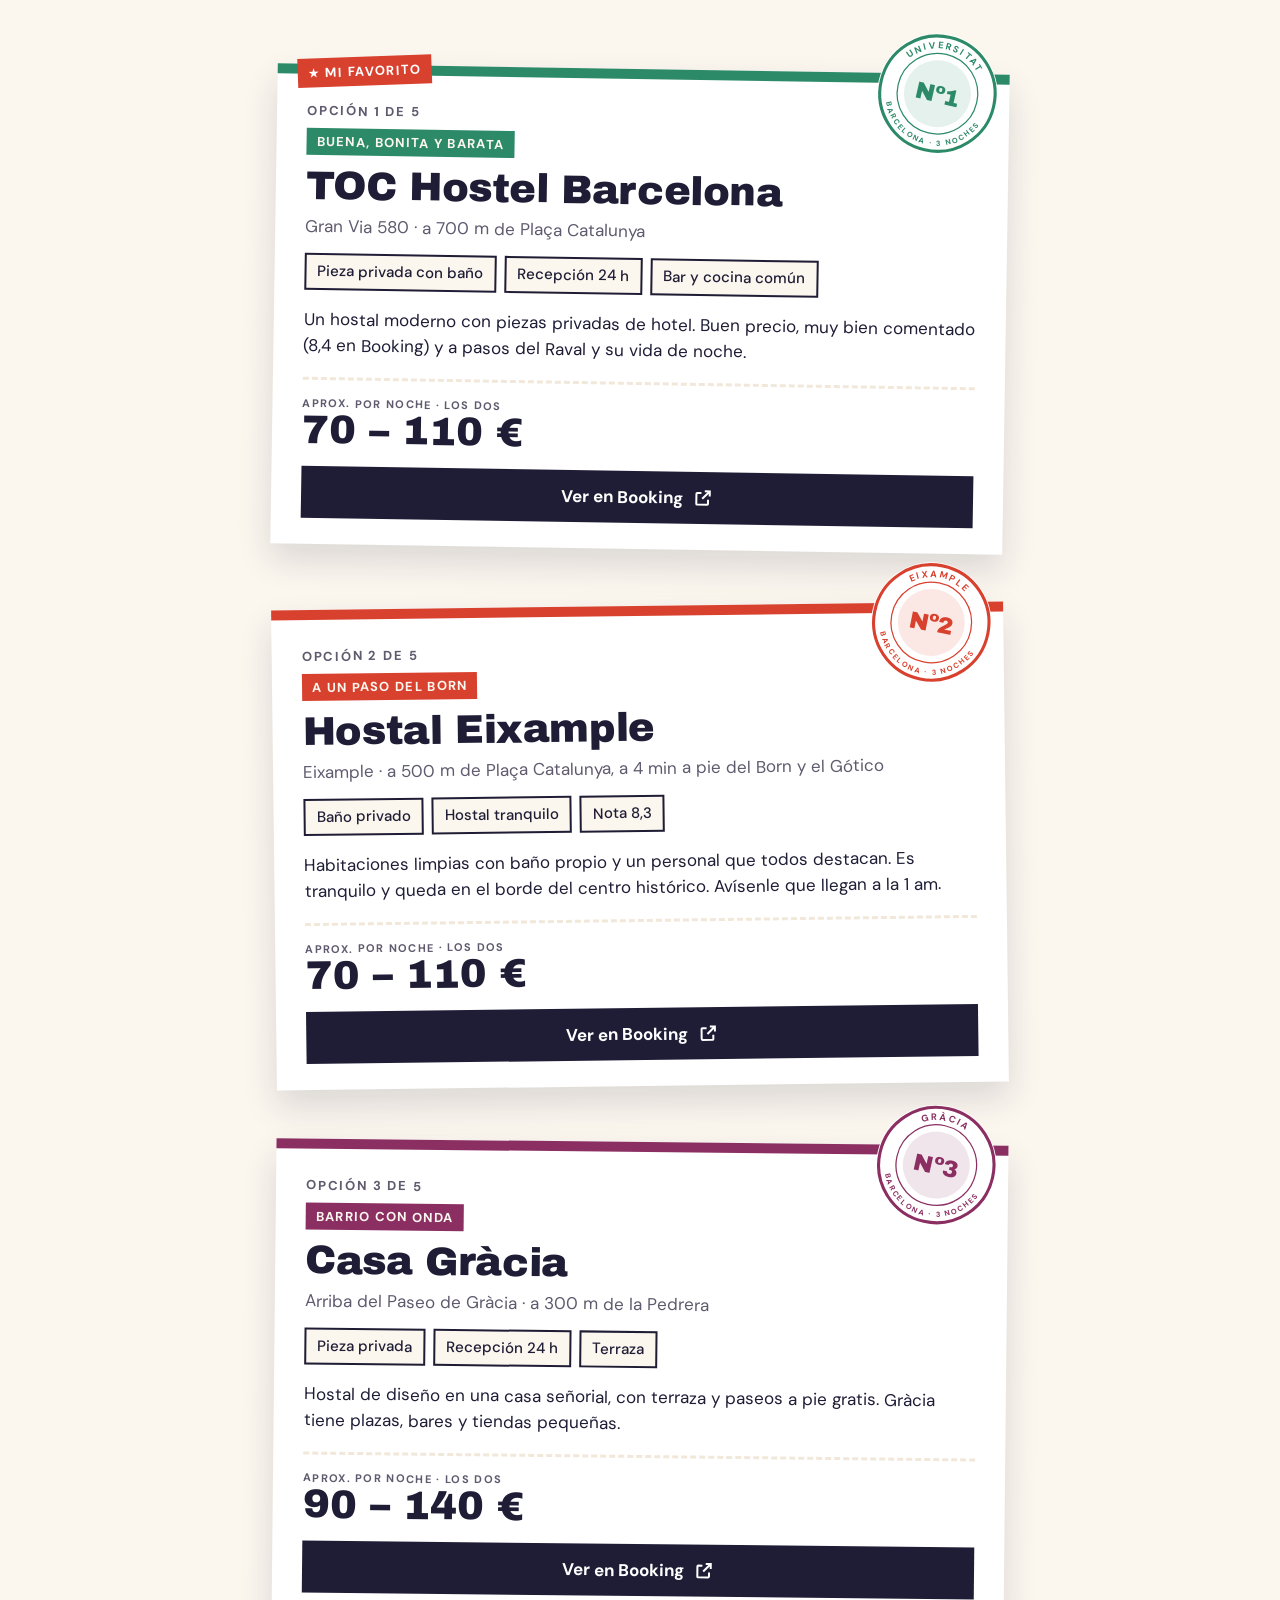
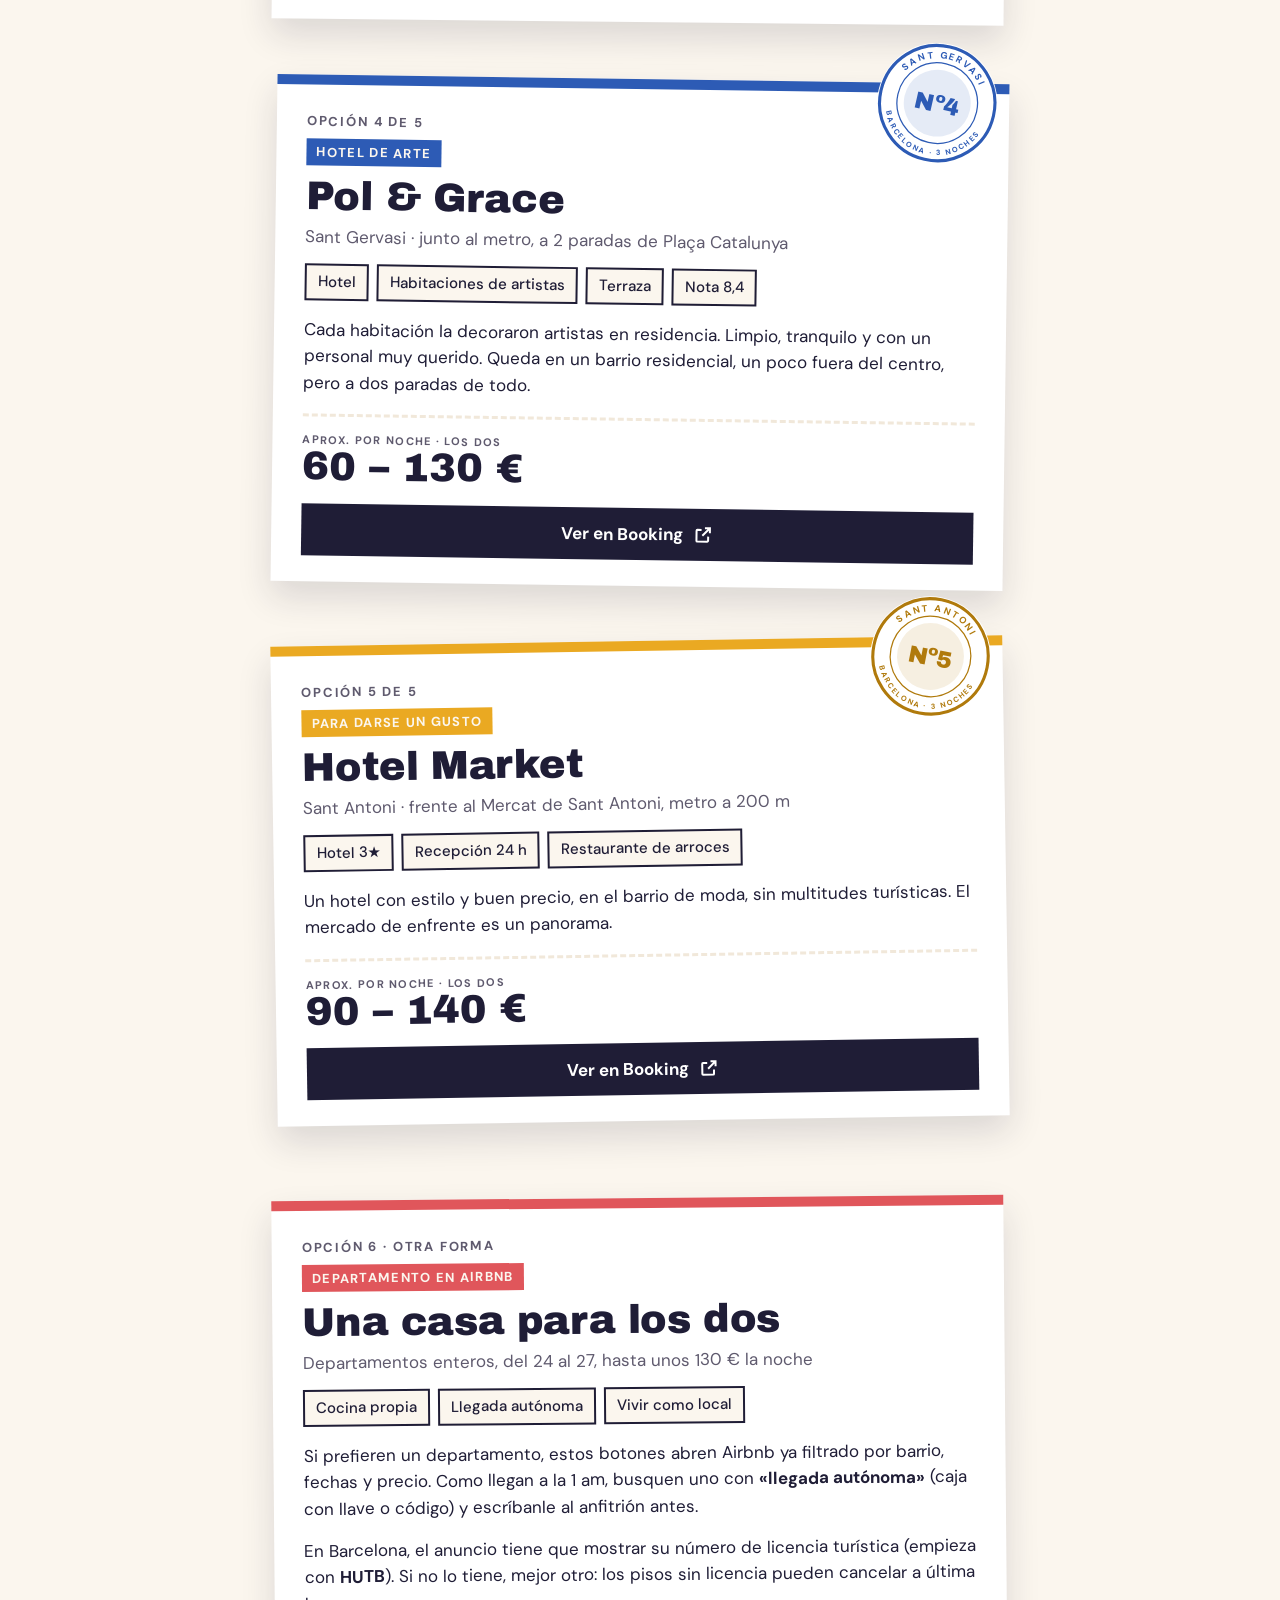
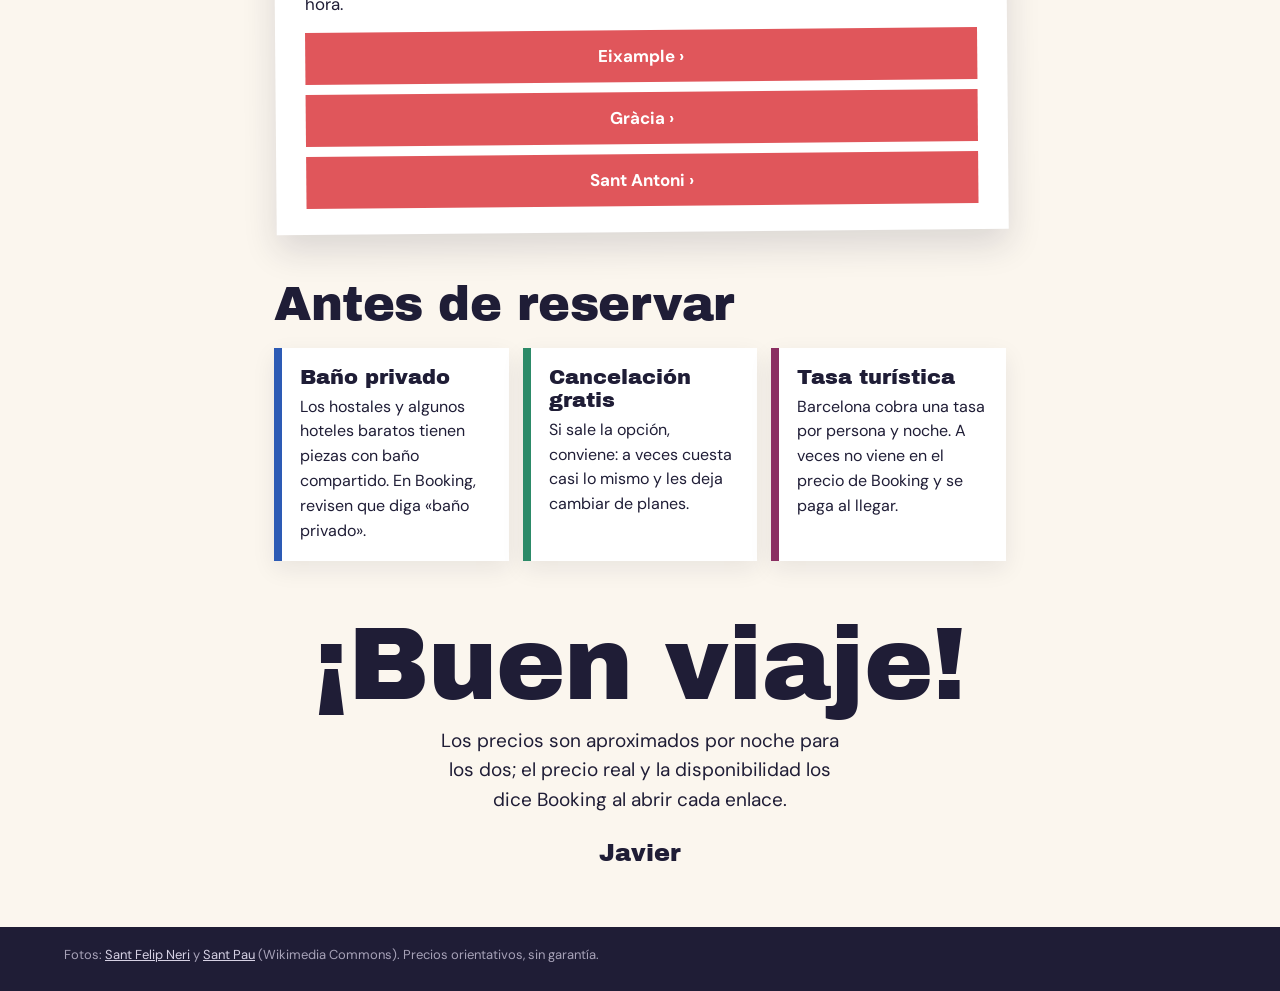
==== commit 7eb59212: "Barcelona: opción Airbnb" ====
--- a/bcn-dor-h4q/index.html
+++ b/bcn-dor-h4q/index.html
@@ -81,6 +81,7 @@
 .fav{position:absolute;left:20px;top:-18px;background:var(--mad);color:#fff;font:700 13px/1 var(--t);text-transform:uppercase;letter-spacing:.1em;padding:8px 10px;transform:rotate(-3deg)}
 
 .late{padding:24px 0 0}.lt{background:var(--ink);color:var(--pap);padding:20px;border-left:10px solid var(--mad)}.lt b{display:block;font:400 24px/1.1 var(--h);margin-bottom:8px;color:var(--bcn)}.lt p{margin:0}
+.air{padding:10px 0 0}.abs{display:grid;gap:10px;margin-top:16px}.abs .bk{margin:0;background:#e0565b}
 .tips{padding:50px 0 20px}
 .tips h2{font-size:clamp(30px,8vw,48px)}
 .stk{display:grid;gap:14px;margin-top:20px}
@@ -144,7 +145,7 @@
 
 <section class="hello">
  <div class="wrap">
-  <h2 class="rv">Elegí estos cinco</h2>
+  <h2 class="rv">Elegí estos cinco (y un Airbnb)</h2>
   <p class="rv">Todos con buenas opiniones, en barrios con vida y a pocos minutos a pie de la Rambla o del Paseo de Gràcia. Van del más barato al que más se da un gusto; tres tienen recepción 24 horas, ideal para llegar de madrugada. Cada botón abre Booking con las fechas y los dos ya puestos.</p>
  </div>
 </section>
@@ -152,6 +153,17 @@
 <section class="late"><div class="wrap"><div class="lt rv"><b>Llegan a la 1 de la madrugada</b><p>Para tener la pieza lista al llegar, la reserva parte el <strong>martes 24</strong> (esa noche ya es suya) y en Booking se marca la hora de llegada. Elijan uno que diga <strong>«recepción 24 horas»</strong>; si no, escríbanle al alojamiento antes para que los esperen.</p></div></div></section>
 
 <section class="hot"><div class="wrap" id="list"></div></section>
+
+<section class="air"><div class="wrap"><article class="card rv" style="--c:#e0565b;--r:-.5deg">
+ <span class="no">Opción 6 · Otra forma</span>
+ <span class="tag">Departamento en Airbnb</span>
+ <h3>Una casa para los dos</h3>
+ <p class="zone">Departamentos enteros, del 24 al 27, hasta unos 130 € la noche</p>
+ <div class="chips"><span>Cocina propia</span><span>Llegada autónoma</span><span>Vivir como local</span></div>
+ <p class="why">Si prefieren un departamento, estos botones abren Airbnb ya filtrado por barrio, fechas y precio. Como llegan a la 1 am, busquen uno con <strong>«llegada autónoma»</strong> (caja con llave o código) y escríbanle al anfitrión antes.</p>
+ <p class="why">En Barcelona, el anuncio tiene que mostrar su número de licencia turística (empieza con <strong>HUTB</strong>). Si no lo tiene, mejor otro: los pisos sin licencia pueden cancelar a última hora.</p>
+ <div class="abs"><a class="bk ab" href="https://www.airbnb.es/s/Eixample--Barcelona/homes?checkin=2026-11-24&checkout=2026-11-27&adults=2&room_types%5B%5D=Entire%20home%2Fapt&price_max=130" target="_blank" rel="noopener" aria-label="Departamentos en Eixample en Airbnb (se abre en otra pestaña)">Eixample ›</a><a class="bk ab" href="https://www.airbnb.es/s/Gràcia--Barcelona/homes?checkin=2026-11-24&checkout=2026-11-27&adults=2&room_types%5B%5D=Entire%20home%2Fapt&price_max=130" target="_blank" rel="noopener" aria-label="Departamentos en Gràcia en Airbnb (se abre en otra pestaña)">Gràcia ›</a><a class="bk ab" href="https://www.airbnb.es/s/Sant-Antoni--Barcelona/homes?checkin=2026-11-24&checkout=2026-11-27&adults=2&room_types%5B%5D=Entire%20home%2Fapt&price_max=130" target="_blank" rel="noopener" aria-label="Departamentos en Sant Antoni en Airbnb (se abre en otra pestaña)">Sant Antoni ›</a></div>
+</article></div></section>
 
 <section class="tips">
  <div class="wrap">
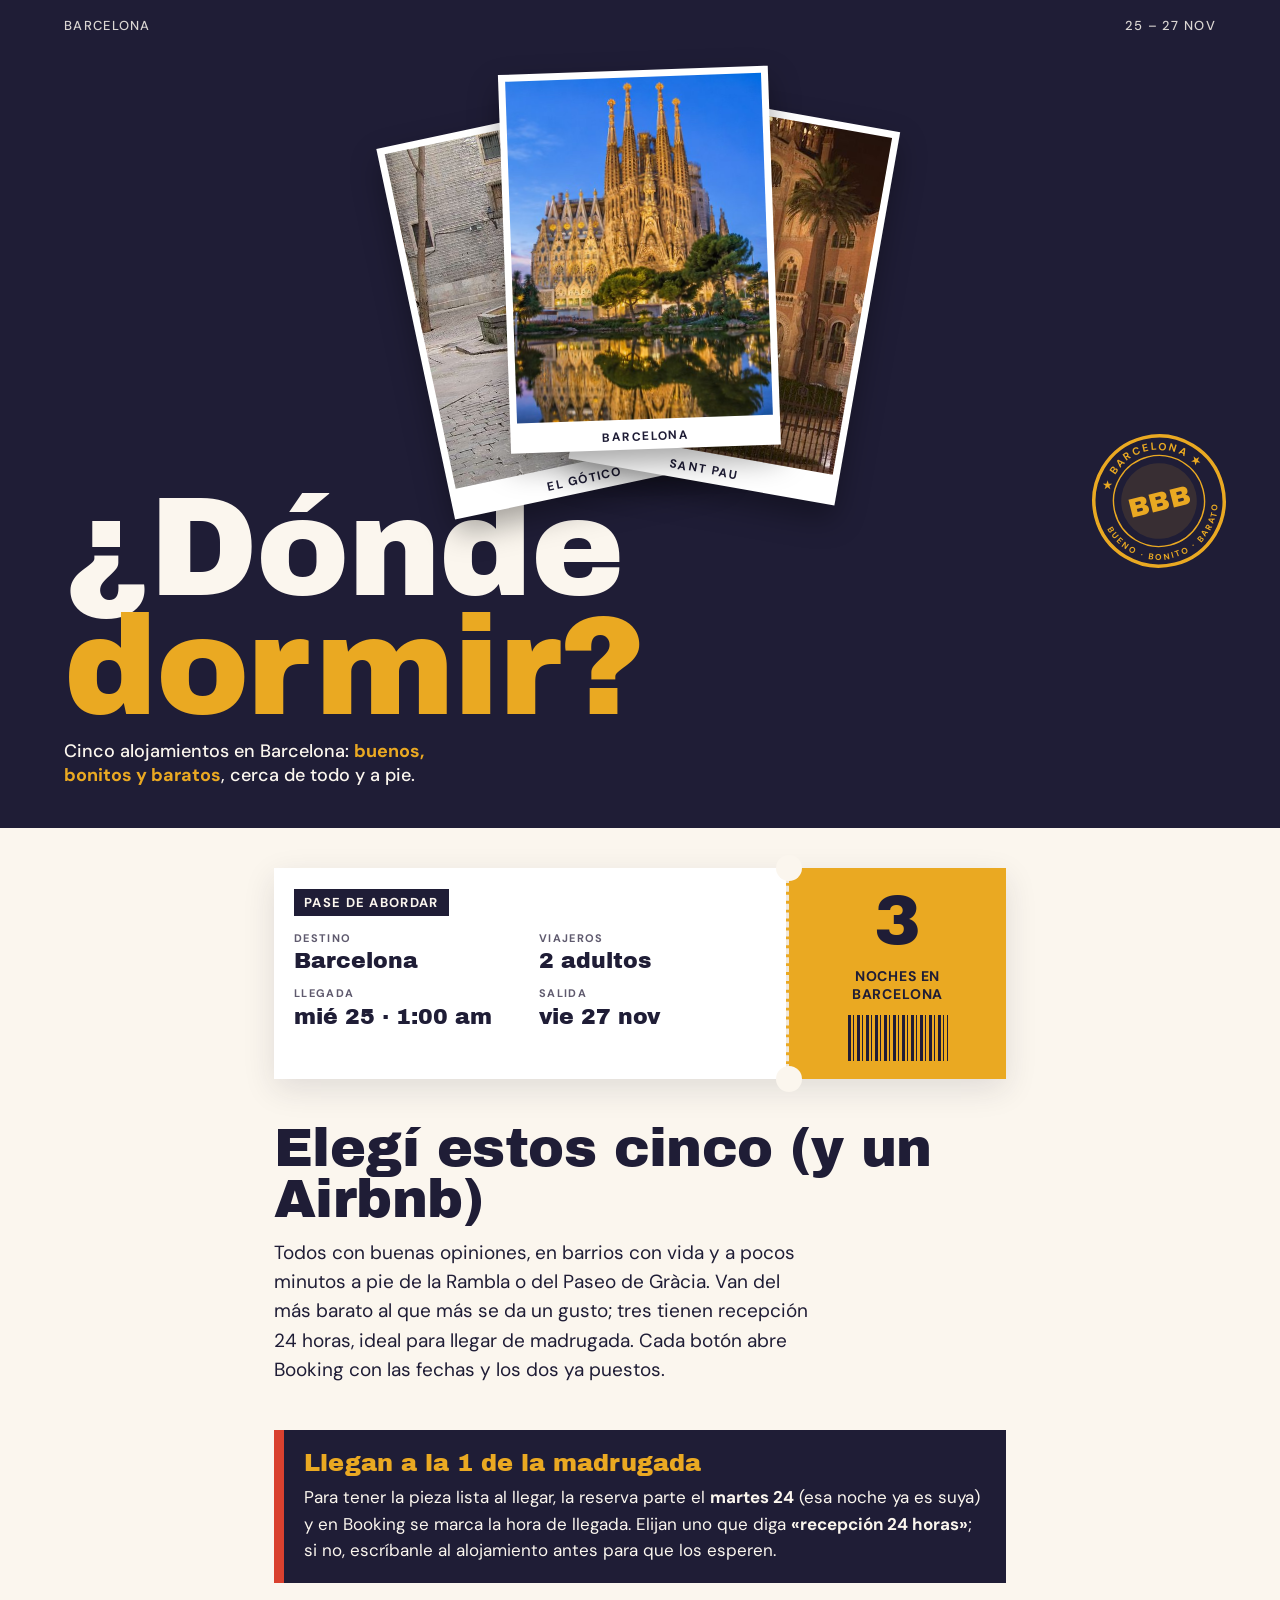
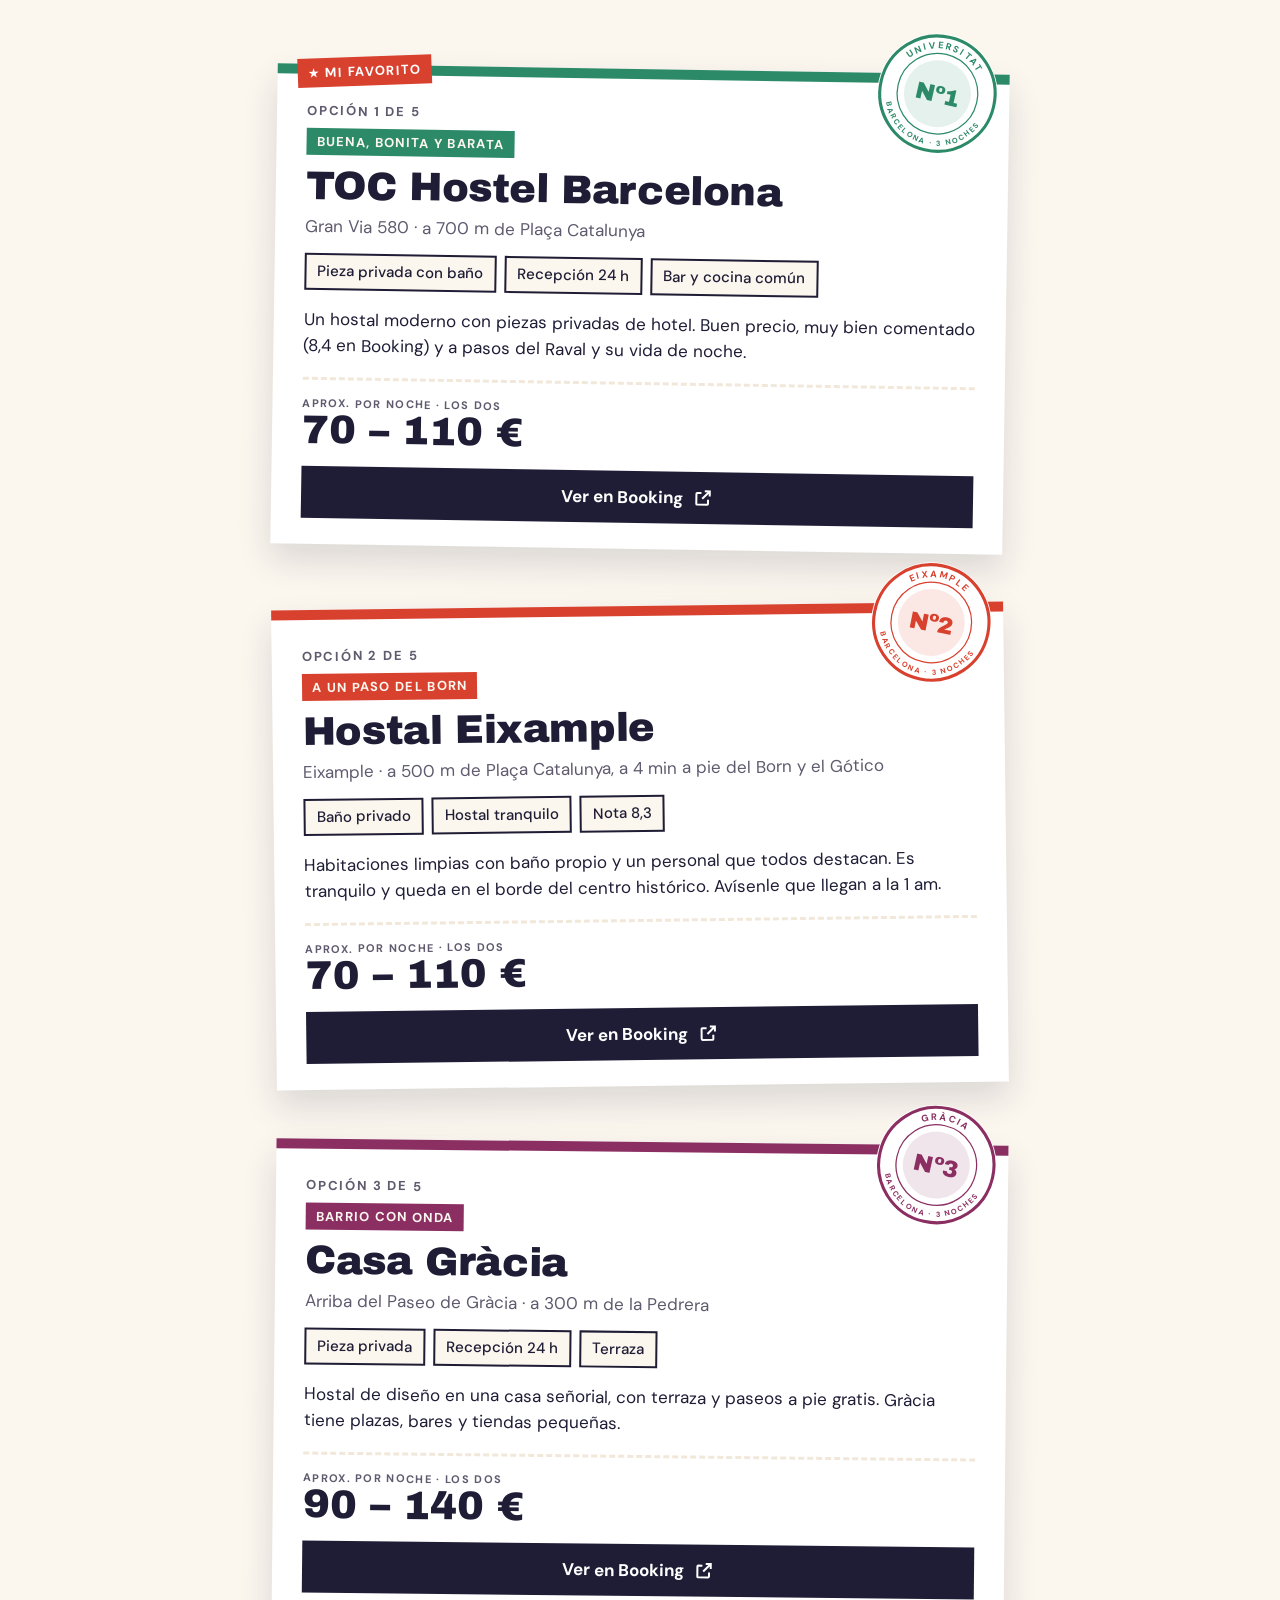
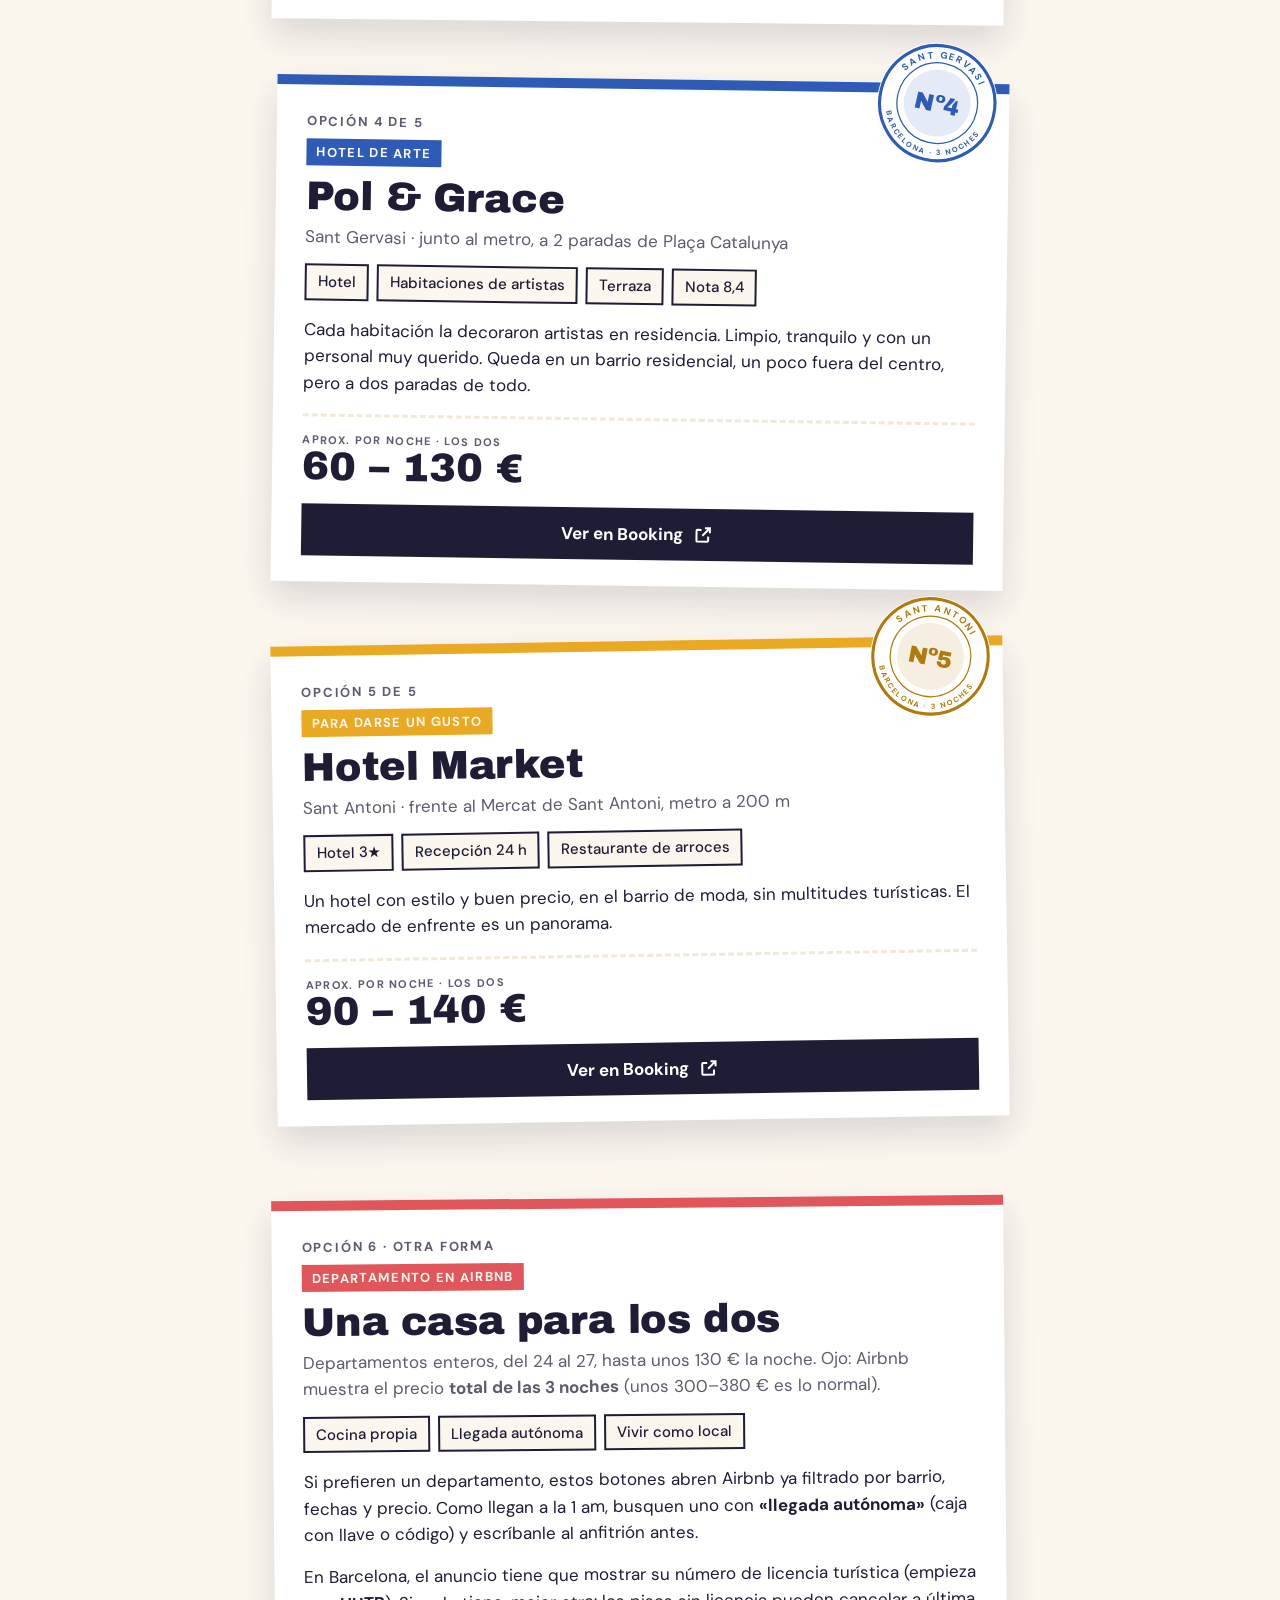
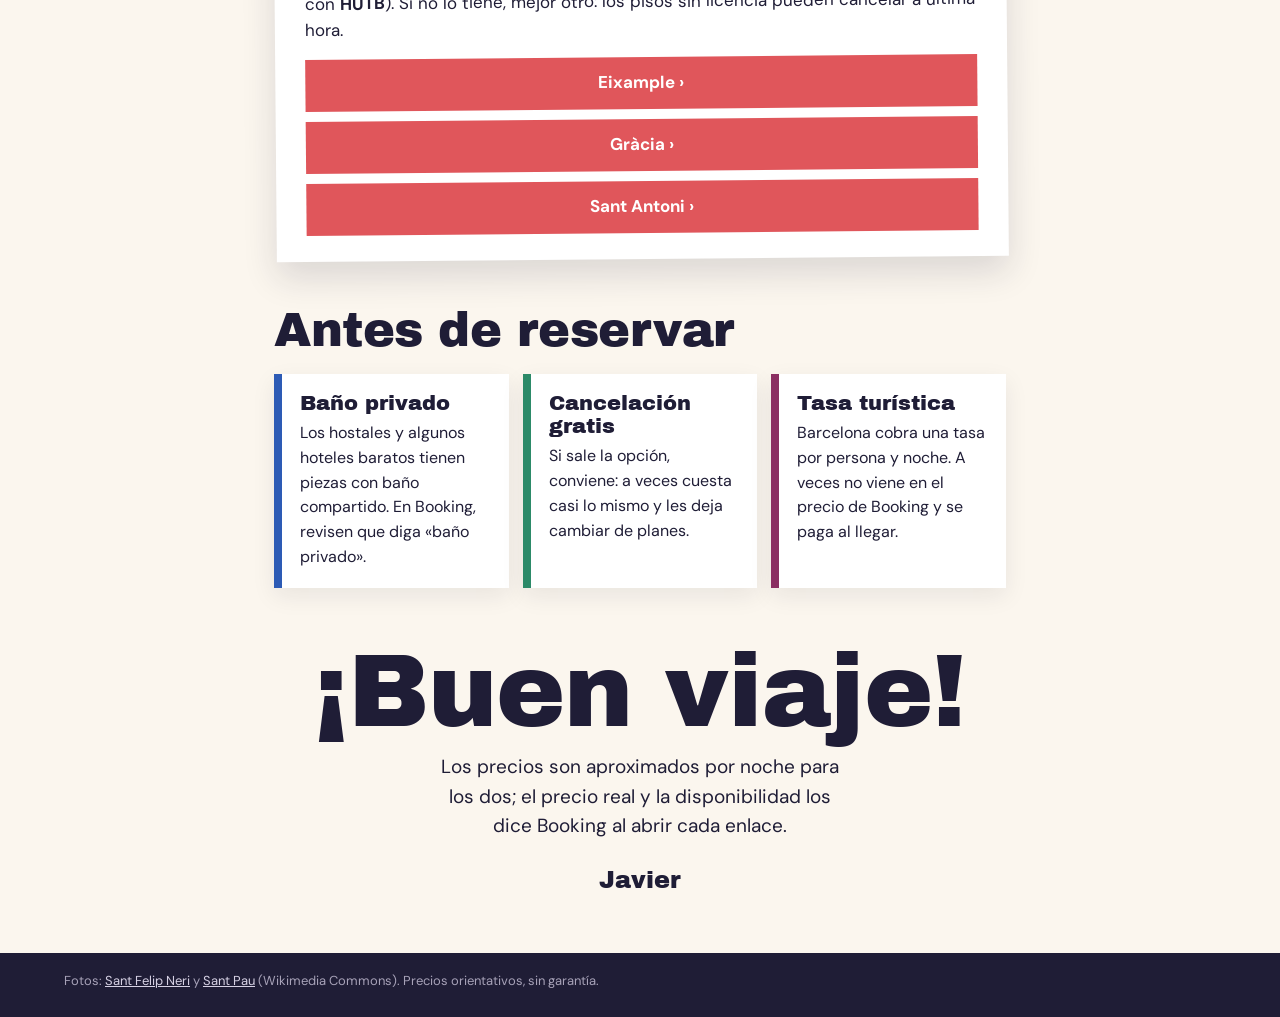
==== commit 11bd3d60: "Barcelona: aviso de precio total en Airbnb" ====
--- a/bcn-dor-h4q/index.html
+++ b/bcn-dor-h4q/index.html
@@ -158,7 +158,7 @@
  <span class="no">Opción 6 · Otra forma</span>
  <span class="tag">Departamento en Airbnb</span>
  <h3>Una casa para los dos</h3>
- <p class="zone">Departamentos enteros, del 24 al 27, hasta unos 130 € la noche</p>
+ <p class="zone">Departamentos enteros, del 24 al 27, hasta unos 130 € la noche. Ojo: Airbnb muestra el precio <strong>total de las 3 noches</strong> (unos 300–380 € es lo normal).</p>
  <div class="chips"><span>Cocina propia</span><span>Llegada autónoma</span><span>Vivir como local</span></div>
  <p class="why">Si prefieren un departamento, estos botones abren Airbnb ya filtrado por barrio, fechas y precio. Como llegan a la 1 am, busquen uno con <strong>«llegada autónoma»</strong> (caja con llave o código) y escríbanle al anfitrión antes.</p>
  <p class="why">En Barcelona, el anuncio tiene que mostrar su número de licencia turística (empieza con <strong>HUTB</strong>). Si no lo tiene, mejor otro: los pisos sin licencia pueden cancelar a última hora.</p>
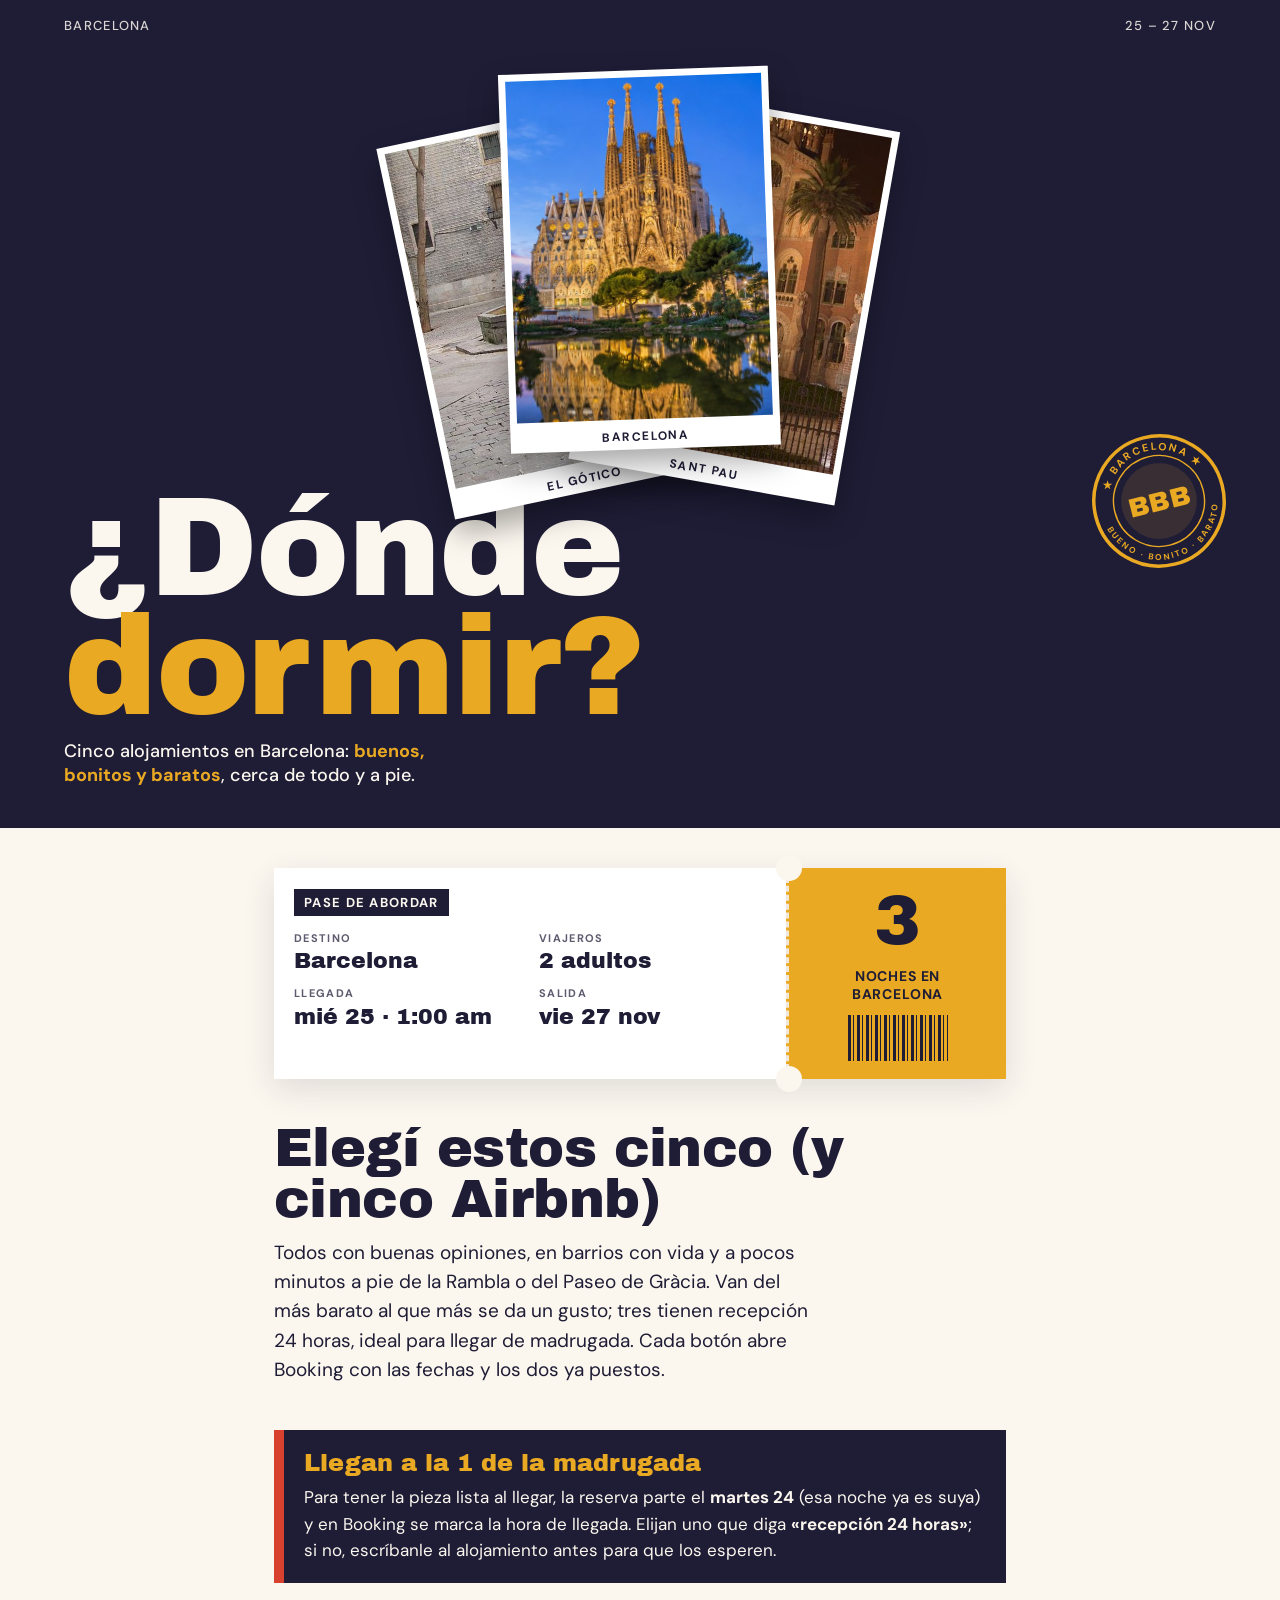
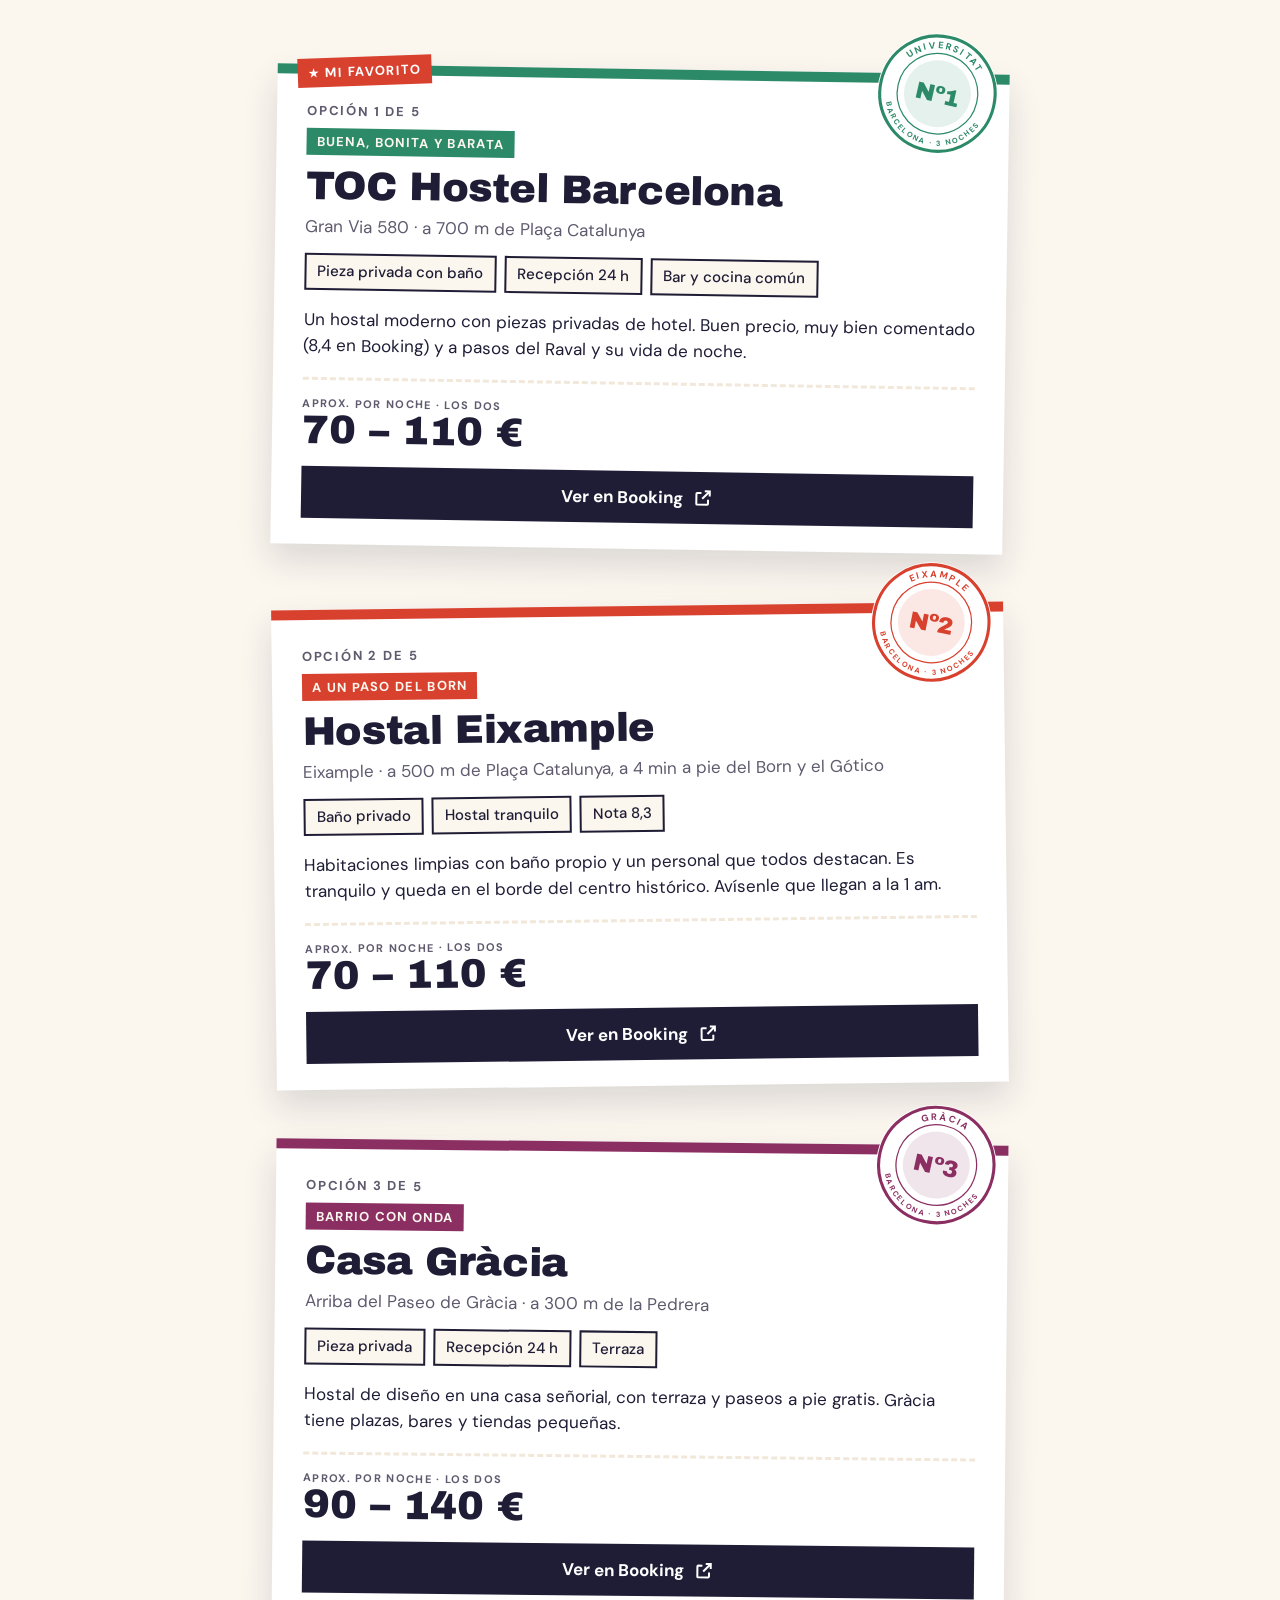
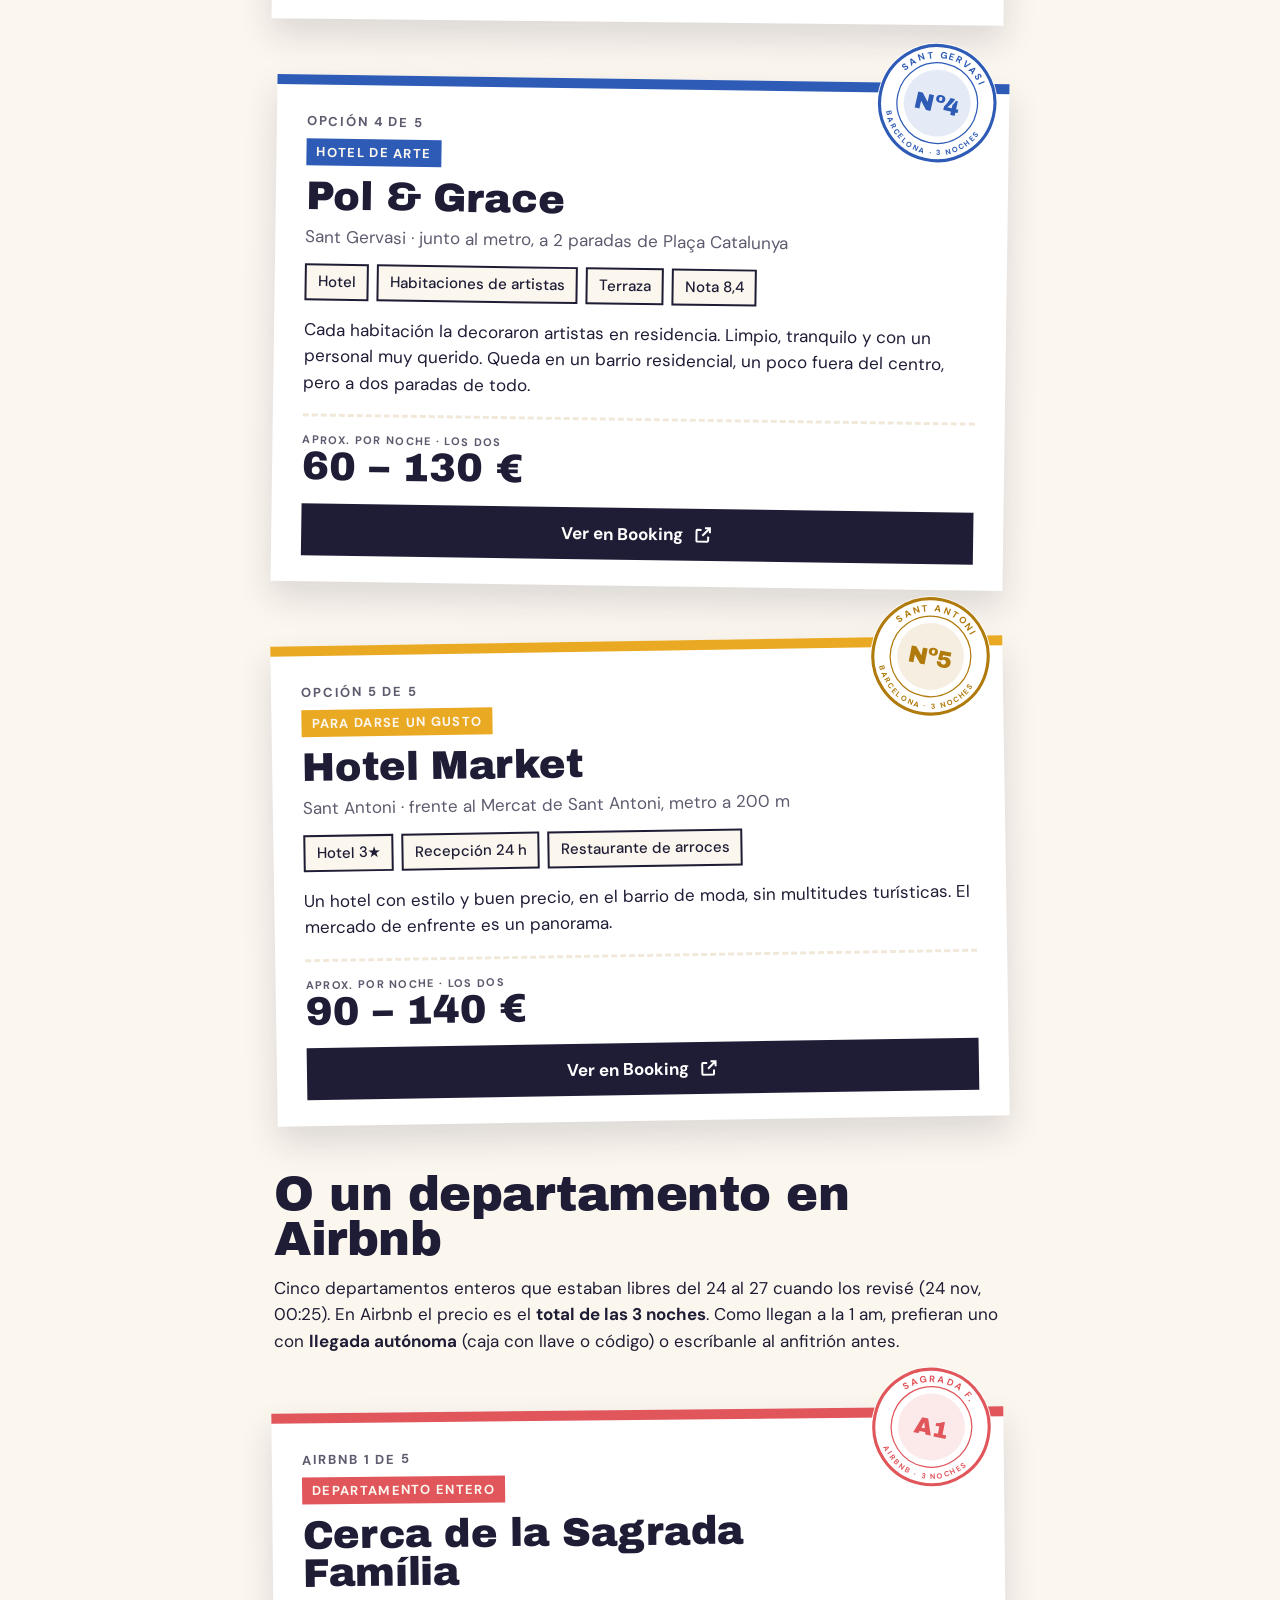
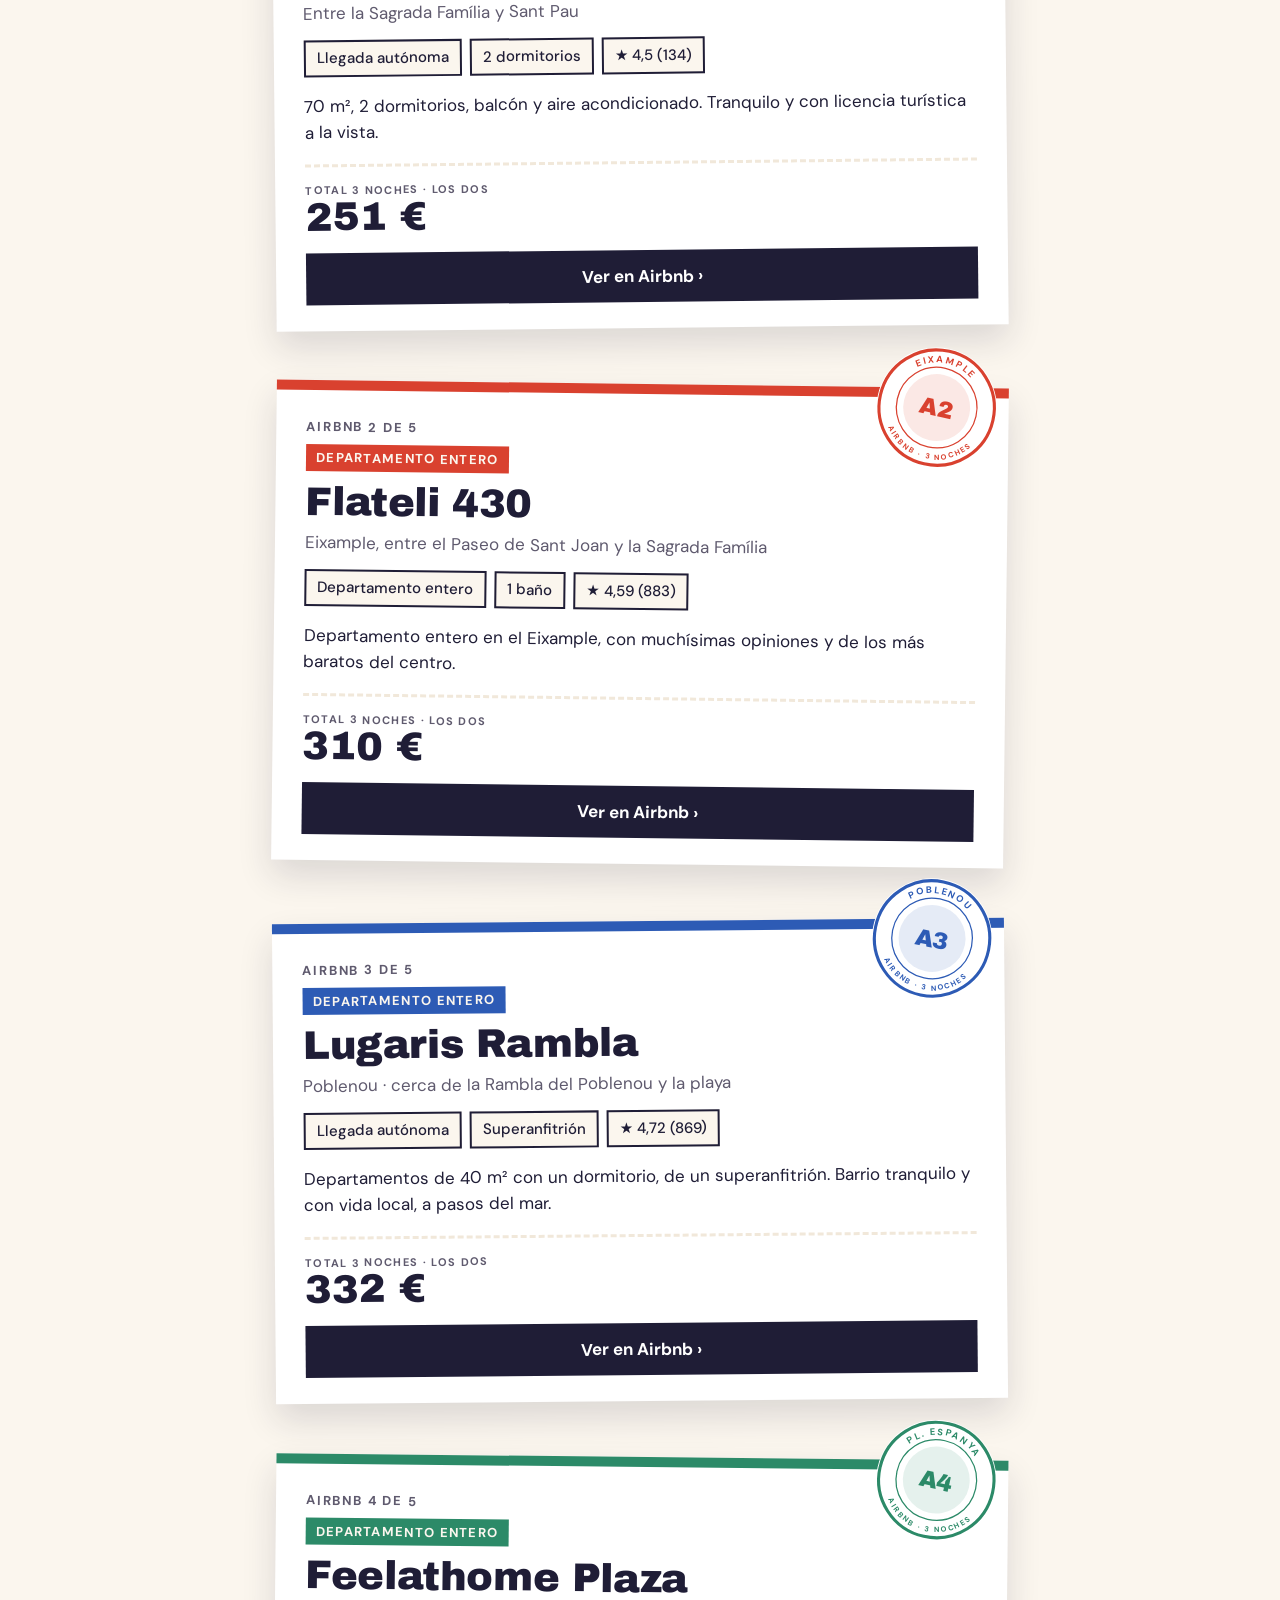
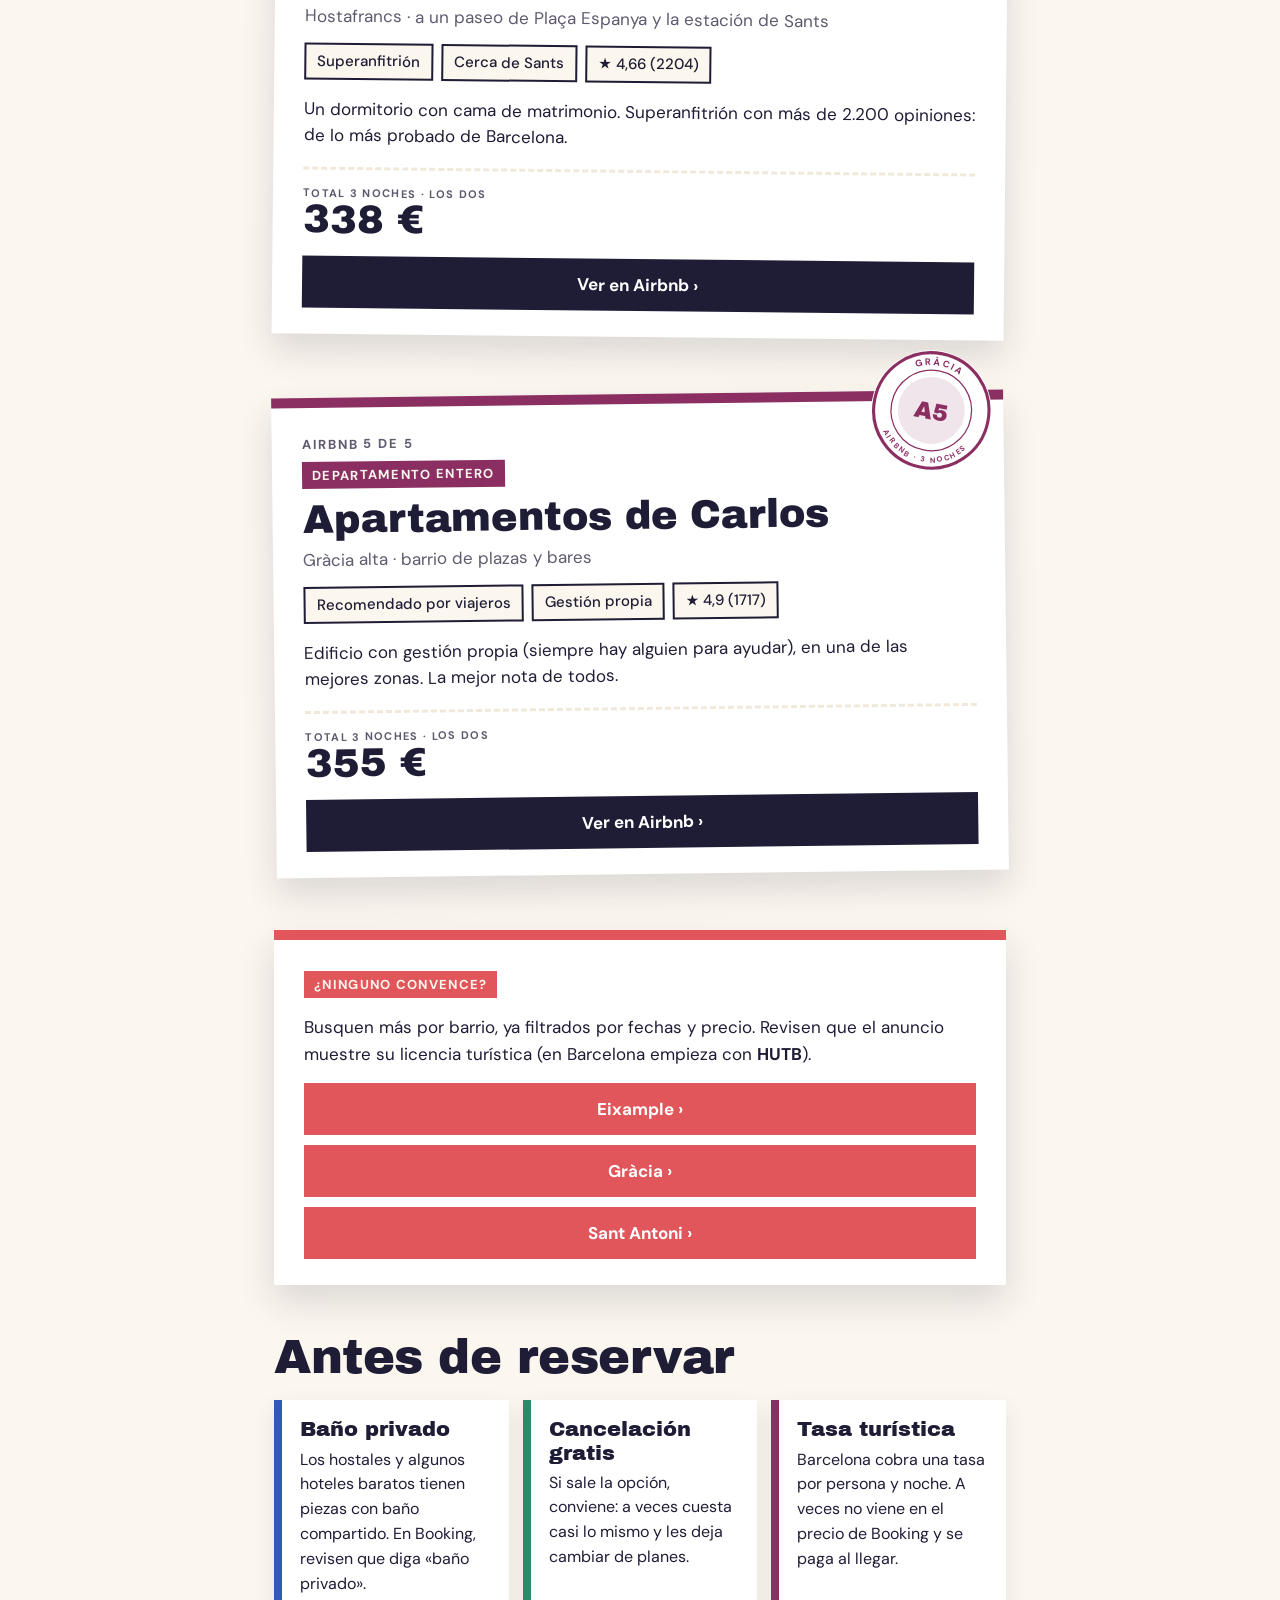
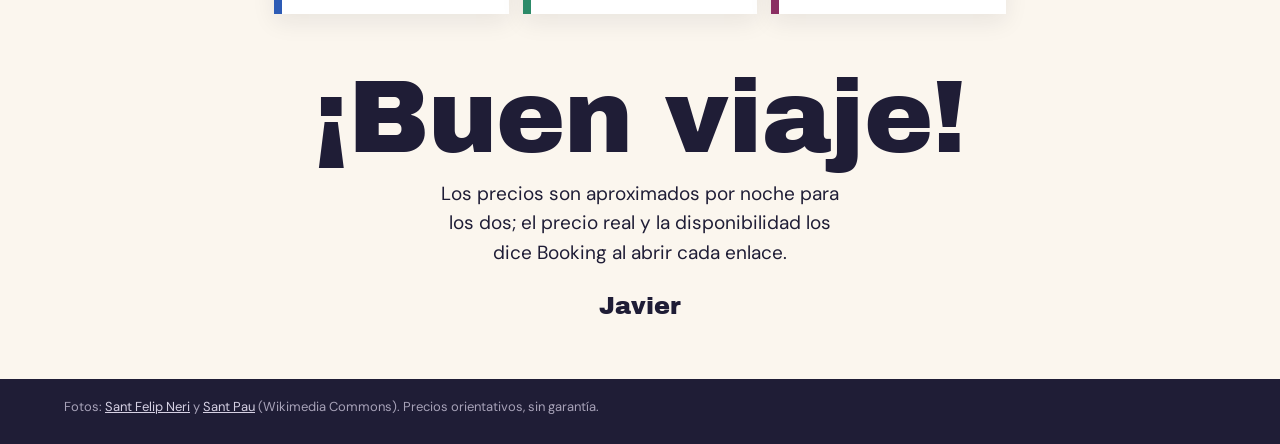
==== commit 00871af8: "Barcelona: cinco departamentos de Airbnb" ====
--- a/bcn-dor-h4q/index.html
+++ b/bcn-dor-h4q/index.html
@@ -81,7 +81,7 @@
 .fav{position:absolute;left:20px;top:-18px;background:var(--mad);color:#fff;font:700 13px/1 var(--t);text-transform:uppercase;letter-spacing:.1em;padding:8px 10px;transform:rotate(-3deg)}
 
 .late{padding:24px 0 0}.lt{background:var(--ink);color:var(--pap);padding:20px;border-left:10px solid var(--mad)}.lt b{display:block;font:400 24px/1.1 var(--h);margin-bottom:8px;color:var(--bcn)}.lt p{margin:0}
-.air{padding:10px 0 0}.abs{display:grid;gap:10px;margin-top:16px}.abs .bk{margin:0;background:#e0565b}
+.air{padding:40px 0 0}.ah{font-size:clamp(30px,8vw,48px);margin-bottom:12px}.abs{display:grid;gap:10px;margin-top:16px}.abs .bk{margin:0;background:#e0565b}
 .tips{padding:50px 0 20px}
 .tips h2{font-size:clamp(30px,8vw,48px)}
 .stk{display:grid;gap:14px;margin-top:20px}
@@ -145,7 +145,7 @@
 
 <section class="hello">
  <div class="wrap">
-  <h2 class="rv">Elegí estos cinco (y un Airbnb)</h2>
+  <h2 class="rv">Elegí estos cinco (y cinco Airbnb)</h2>
   <p class="rv">Todos con buenas opiniones, en barrios con vida y a pocos minutos a pie de la Rambla o del Paseo de Gràcia. Van del más barato al que más se da un gusto; tres tienen recepción 24 horas, ideal para llegar de madrugada. Cada botón abre Booking con las fechas y los dos ya puestos.</p>
  </div>
 </section>
@@ -154,16 +154,67 @@
 
 <section class="hot"><div class="wrap" id="list"></div></section>
 
-<section class="air"><div class="wrap"><article class="card rv" style="--c:#e0565b;--r:-.5deg">
- <span class="no">Opción 6 · Otra forma</span>
- <span class="tag">Departamento en Airbnb</span>
- <h3>Una casa para los dos</h3>
- <p class="zone">Departamentos enteros, del 24 al 27, hasta unos 130 € la noche. Ojo: Airbnb muestra el precio <strong>total de las 3 noches</strong> (unos 300–380 € es lo normal).</p>
- <div class="chips"><span>Cocina propia</span><span>Llegada autónoma</span><span>Vivir como local</span></div>
- <p class="why">Si prefieren un departamento, estos botones abren Airbnb ya filtrado por barrio, fechas y precio. Como llegan a la 1 am, busquen uno con <strong>«llegada autónoma»</strong> (caja con llave o código) y escríbanle al anfitrión antes.</p>
- <p class="why">En Barcelona, el anuncio tiene que mostrar su número de licencia turística (empieza con <strong>HUTB</strong>). Si no lo tiene, mejor otro: los pisos sin licencia pueden cancelar a última hora.</p>
- <div class="abs"><a class="bk ab" href="https://www.airbnb.es/s/Eixample--Barcelona/homes?checkin=2026-11-24&checkout=2026-11-27&adults=2&room_types%5B%5D=Entire%20home%2Fapt&price_max=130" target="_blank" rel="noopener" aria-label="Departamentos en Eixample en Airbnb (se abre en otra pestaña)">Eixample ›</a><a class="bk ab" href="https://www.airbnb.es/s/Gràcia--Barcelona/homes?checkin=2026-11-24&checkout=2026-11-27&adults=2&room_types%5B%5D=Entire%20home%2Fapt&price_max=130" target="_blank" rel="noopener" aria-label="Departamentos en Gràcia en Airbnb (se abre en otra pestaña)">Gràcia ›</a><a class="bk ab" href="https://www.airbnb.es/s/Sant-Antoni--Barcelona/homes?checkin=2026-11-24&checkout=2026-11-27&adults=2&room_types%5B%5D=Entire%20home%2Fapt&price_max=130" target="_blank" rel="noopener" aria-label="Departamentos en Sant Antoni en Airbnb (se abre en otra pestaña)">Sant Antoni ›</a></div>
-</article></div></section>
+<section class="air"><div class="wrap">
+ <h2 class="rv ah">O un departamento en Airbnb</h2>
+ <p class="rv">Cinco departamentos enteros que estaban libres del 24 al 27 cuando los revisé (24 nov, 00:25). En Airbnb el precio es el <strong>total de las 3 noches</strong>. Como llegan a la 1 am, prefieran uno con <strong>llegada autónoma</strong> (caja con llave o código) o escríbanle al anfitrión antes.</p>
+<article class="card rv acard" style="--c:#e0565b;--r:-.6deg" data-b="SAGRADA F." data-c="#e0565b">
+ <svg class="st" viewBox="0 0 200 200" aria-hidden="true"></svg>
+ <span class="no">Airbnb 1 de 5</span>
+ <span class="tag">Departamento entero</span>
+ <h3>Cerca de la Sagrada Família</h3>
+ <p class="zone">Entre la Sagrada Família y Sant Pau</p>
+ <div class="chips"><span>Llegada autónoma</span><span>2 dormitorios</span><span>★ 4,5 (134)</span></div>
+ <p class="why">70 m², 2 dormitorios, balcón y aire acondicionado. Tranquilo y con licencia turística a la vista.</p>
+ <div class="price"><div><small>Total 3 noches · los dos</small><b>251 €</b></div></div>
+ <a class="bk ab" href="https://www.airbnb.es/rooms/1197058036461399646?check_in=2026-11-24&check_out=2026-11-27&adults=2" target="_blank" rel="noopener" aria-label="Ver Cerca de la Sagrada Família en Airbnb (se abre en otra pestaña)">Ver en Airbnb ›</a>
+</article>
+<article class="card rv acard" style="--c:#d9412f;--r:.7deg" data-b="EIXAMPLE" data-c="#d9412f">
+ <svg class="st" viewBox="0 0 200 200" aria-hidden="true"></svg>
+ <span class="no">Airbnb 2 de 5</span>
+ <span class="tag">Departamento entero</span>
+ <h3>Flateli 430</h3>
+ <p class="zone">Eixample, entre el Paseo de Sant Joan y la Sagrada Família</p>
+ <div class="chips"><span>Departamento entero</span><span>1 baño</span><span>★ 4,59 (883)</span></div>
+ <p class="why">Departamento entero en el Eixample, con muchísimas opiniones y de los más baratos del centro.</p>
+ <div class="price"><div><small>Total 3 noches · los dos</small><b>310 €</b></div></div>
+ <a class="bk ab" href="https://www.airbnb.es/rooms/1567372027086346670?check_in=2026-11-24&check_out=2026-11-27&adults=2" target="_blank" rel="noopener" aria-label="Ver Flateli 430 en Airbnb (se abre en otra pestaña)">Ver en Airbnb ›</a>
+</article>
+<article class="card rv acard" style="--c:#2d5bb5;--r:-.5deg" data-b="POBLENOU" data-c="#2d5bb5">
+ <svg class="st" viewBox="0 0 200 200" aria-hidden="true"></svg>
+ <span class="no">Airbnb 3 de 5</span>
+ <span class="tag">Departamento entero</span>
+ <h3>Lugaris Rambla</h3>
+ <p class="zone">Poblenou · cerca de la Rambla del Poblenou y la playa</p>
+ <div class="chips"><span>Llegada autónoma</span><span>Superanfitrión</span><span>★ 4,72 (869)</span></div>
+ <p class="why">Departamentos de 40 m² con un dormitorio, de un superanfitrión. Barrio tranquilo y con vida local, a pasos del mar.</p>
+ <div class="price"><div><small>Total 3 noches · los dos</small><b>332 €</b></div></div>
+ <a class="bk ab" href="https://www.airbnb.es/rooms/27942031?check_in=2026-11-24&check_out=2026-11-27&adults=2" target="_blank" rel="noopener" aria-label="Ver Lugaris Rambla en Airbnb (se abre en otra pestaña)">Ver en Airbnb ›</a>
+</article>
+<article class="card rv acard" style="--c:#2c8a68;--r:.6deg" data-b="PL. ESPANYA" data-c="#2c8a68">
+ <svg class="st" viewBox="0 0 200 200" aria-hidden="true"></svg>
+ <span class="no">Airbnb 4 de 5</span>
+ <span class="tag">Departamento entero</span>
+ <h3>Feelathome Plaza</h3>
+ <p class="zone">Hostafrancs · a un paseo de Plaça Espanya y la estación de Sants</p>
+ <div class="chips"><span>Superanfitrión</span><span>Cerca de Sants</span><span>★ 4,66 (2204)</span></div>
+ <p class="why">Un dormitorio con cama de matrimonio. Superanfitrión con más de 2.200 opiniones: de lo más probado de Barcelona.</p>
+ <div class="price"><div><small>Total 3 noches · los dos</small><b>338 €</b></div></div>
+ <a class="bk ab" href="https://www.airbnb.es/rooms/13571420?check_in=2026-11-24&check_out=2026-11-27&adults=2" target="_blank" rel="noopener" aria-label="Ver Feelathome Plaza en Airbnb (se abre en otra pestaña)">Ver en Airbnb ›</a>
+</article>
+<article class="card rv acard" style="--c:#8b2f62;--r:-.7deg" data-b="GRÀCIA" data-c="#8b2f62">
+ <svg class="st" viewBox="0 0 200 200" aria-hidden="true"></svg>
+ <span class="no">Airbnb 5 de 5</span>
+ <span class="tag">Departamento entero</span>
+ <h3>Apartamentos de Carlos</h3>
+ <p class="zone">Gràcia alta · barrio de plazas y bares</p>
+ <div class="chips"><span>Recomendado por viajeros</span><span>Gestión propia</span><span>★ 4,9 (1717)</span></div>
+ <p class="why">Edificio con gestión propia (siempre hay alguien para ayudar), en una de las mejores zonas. La mejor nota de todos.</p>
+ <div class="price"><div><small>Total 3 noches · los dos</small><b>355 €</b></div></div>
+ <a class="bk ab" href="https://www.airbnb.es/rooms/1110775765657684157?check_in=2026-11-24&check_out=2026-11-27&adults=2" target="_blank" rel="noopener" aria-label="Ver Apartamentos de Carlos en Airbnb (se abre en otra pestaña)">Ver en Airbnb ›</a>
+</article>
+
+ <div class="card rv" style="--c:#e0565b;--r:0deg"><span class="tag">¿Ninguno convence?</span><p class="why">Busquen más por barrio, ya filtrados por fechas y precio. Revisen que el anuncio muestre su licencia turística (en Barcelona empieza con <strong>HUTB</strong>).</p><div class="abs"><a class="bk ab" href="https://www.airbnb.es/s/Eixample--Barcelona/homes?checkin=2026-11-24&checkout=2026-11-27&adults=2&room_types%5B%5D=Entire%20home%2Fapt&price_max=130" target="_blank" rel="noopener">Eixample ›</a><a class="bk ab" href="https://www.airbnb.es/s/Gràcia--Barcelona/homes?checkin=2026-11-24&checkout=2026-11-27&adults=2&room_types%5B%5D=Entire%20home%2Fapt&price_max=130" target="_blank" rel="noopener">Gràcia ›</a><a class="bk ab" href="https://www.airbnb.es/s/Sant-Antoni--Barcelona/homes?checkin=2026-11-24&checkout=2026-11-27&adults=2&room_types%5B%5D=Entire%20home%2Fapt&price_max=130" target="_blank" rel="noopener">Sant Antoni ›</a></div></div>
+</div></section>
 
 <section class="tips">
  <div class="wrap">
@@ -229,6 +280,7 @@
  <div class="price"><div><small>Aprox. por noche · los dos</small><b>${h.p}</b></div></div>
  <a class="bk" href="${h.u}" target="_blank" rel="noopener" aria-label="Ver ${h.n} en Booking (se abre en otra pestaña)">Ver en Booking ${ext}</a>
 </article>`}).join('');
+document.querySelectorAll('.acard').forEach((e,i)=>e.querySelector('.st').innerHTML=stamp(e.dataset.b,'A'+(i+1),'AIRBNB · 3 NOCHES',e.dataset.c,'#fff'));
 const io=new IntersectionObserver(es=>es.forEach(e=>{if(e.isIntersecting){e.target.classList.add('in');io.unobserve(e.target)}}),{threshold:.12});
 document.querySelectorAll('.rv,.slam').forEach(el=>io.observe(el));
 </script>
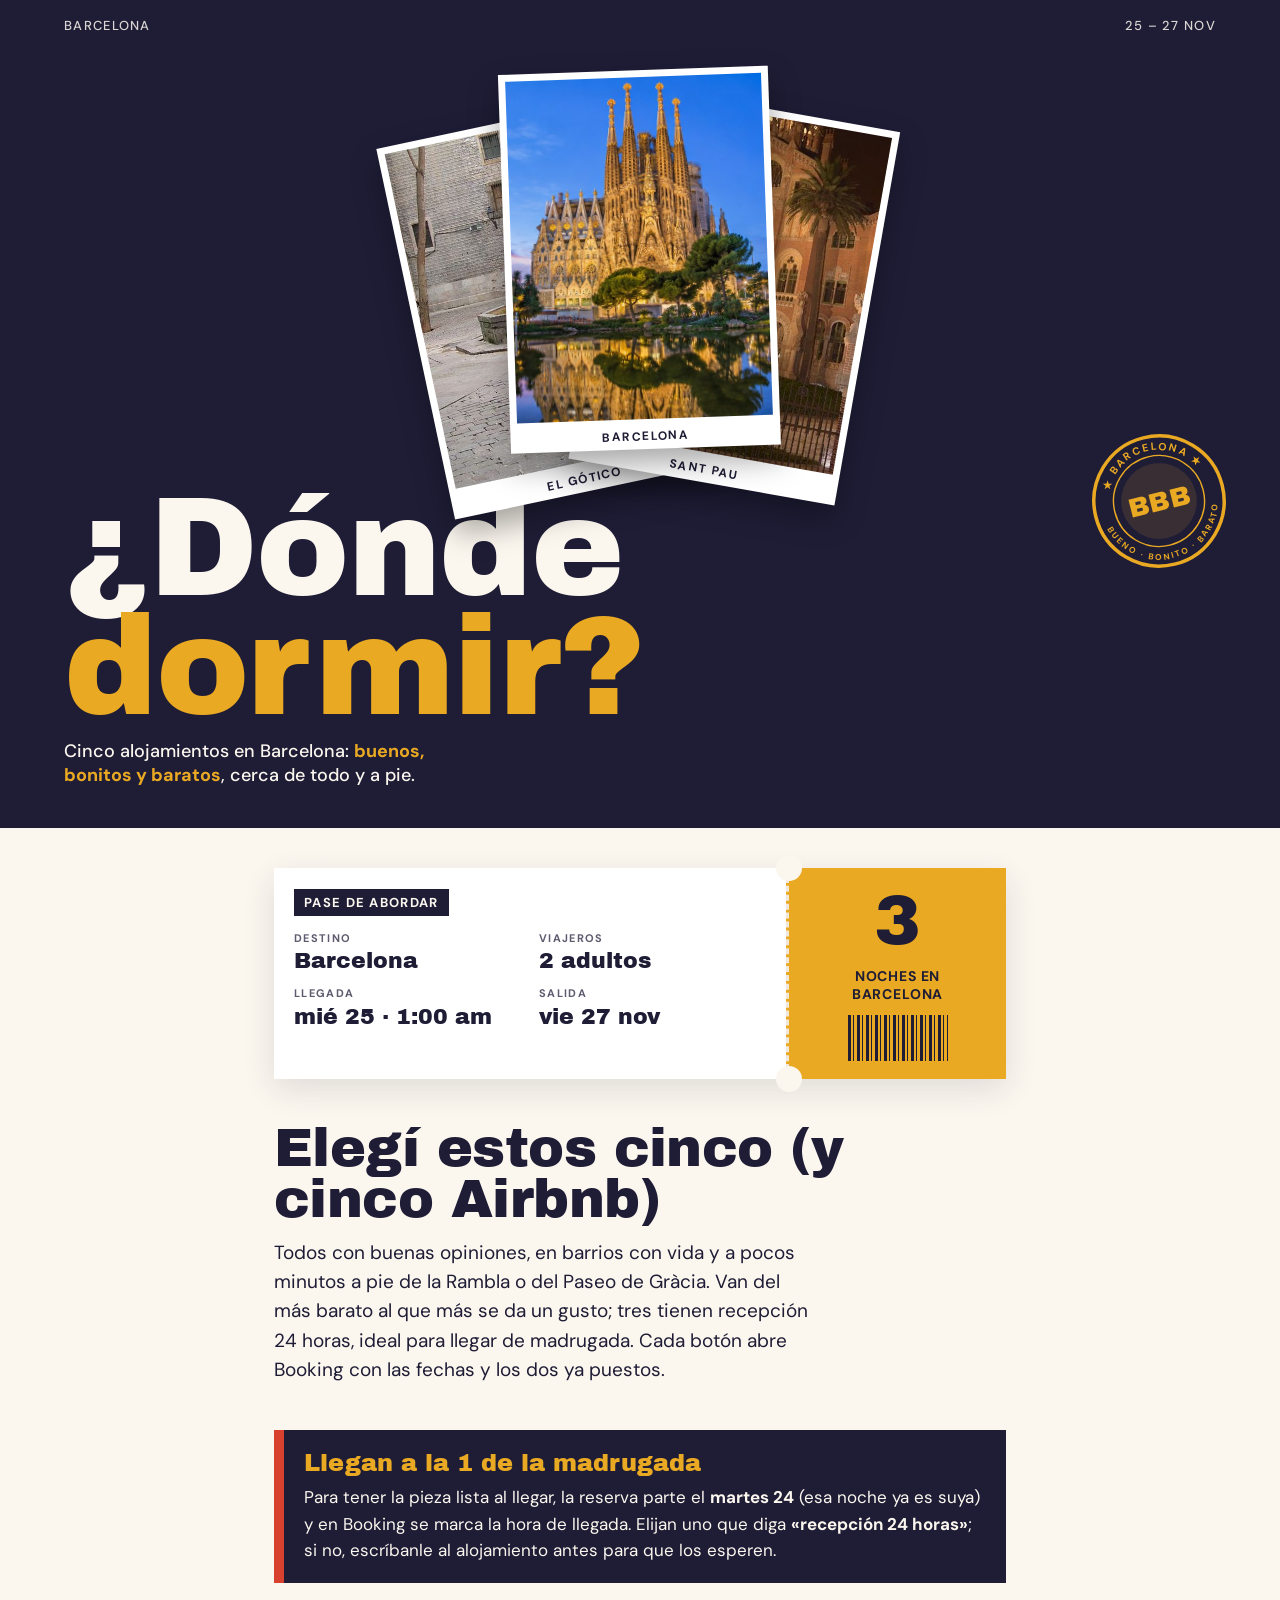
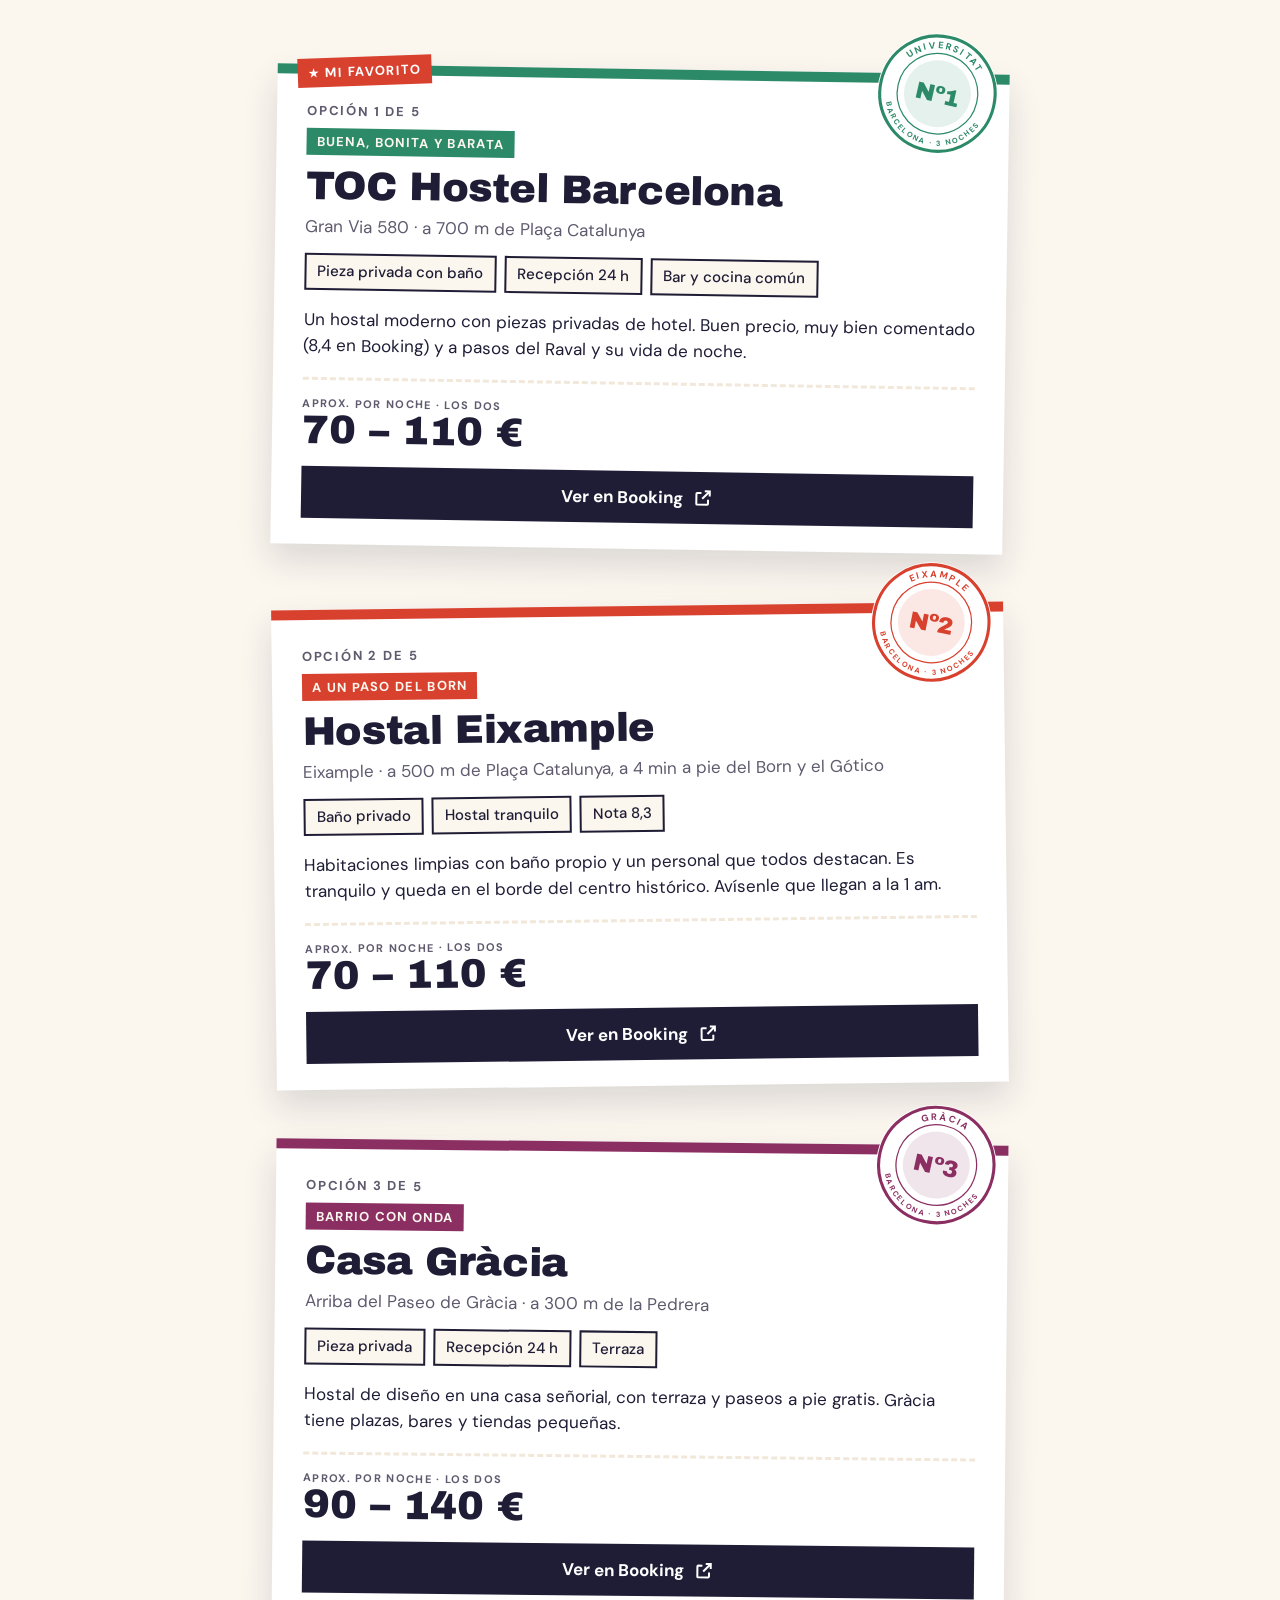
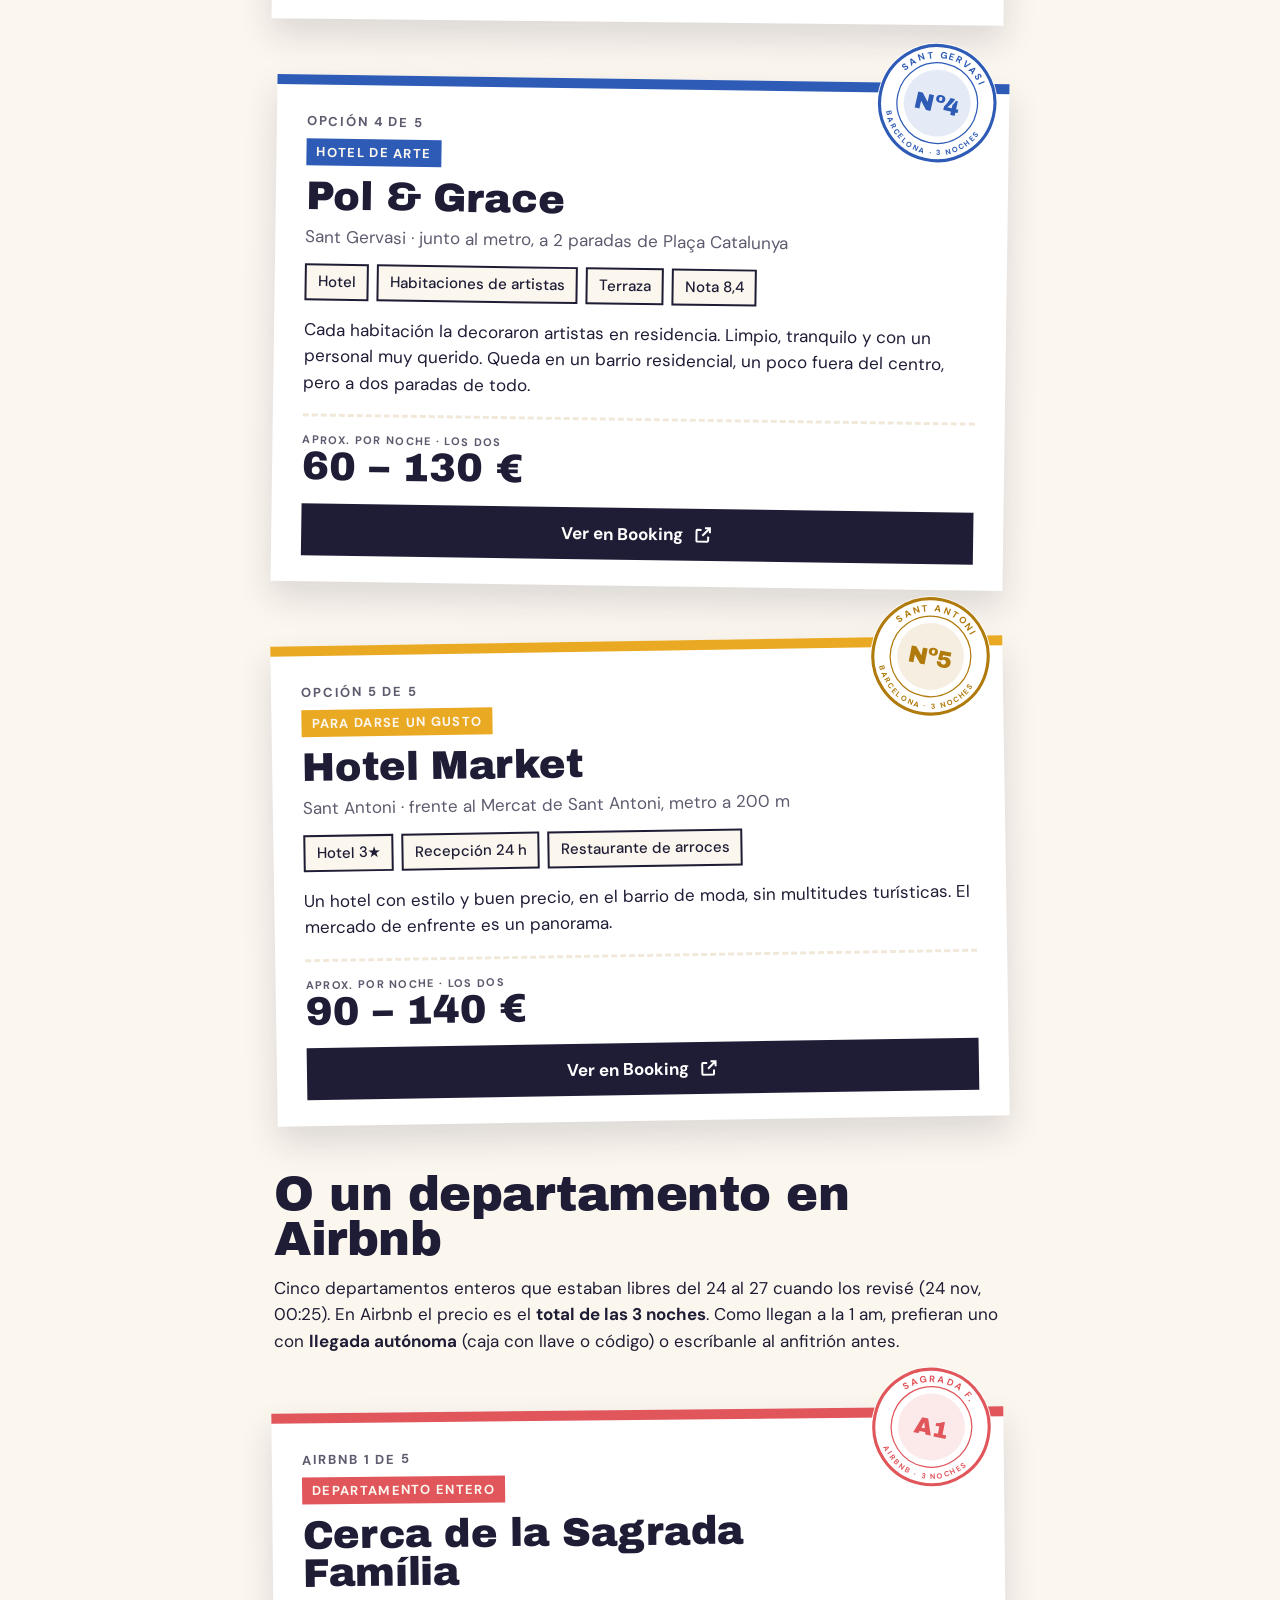
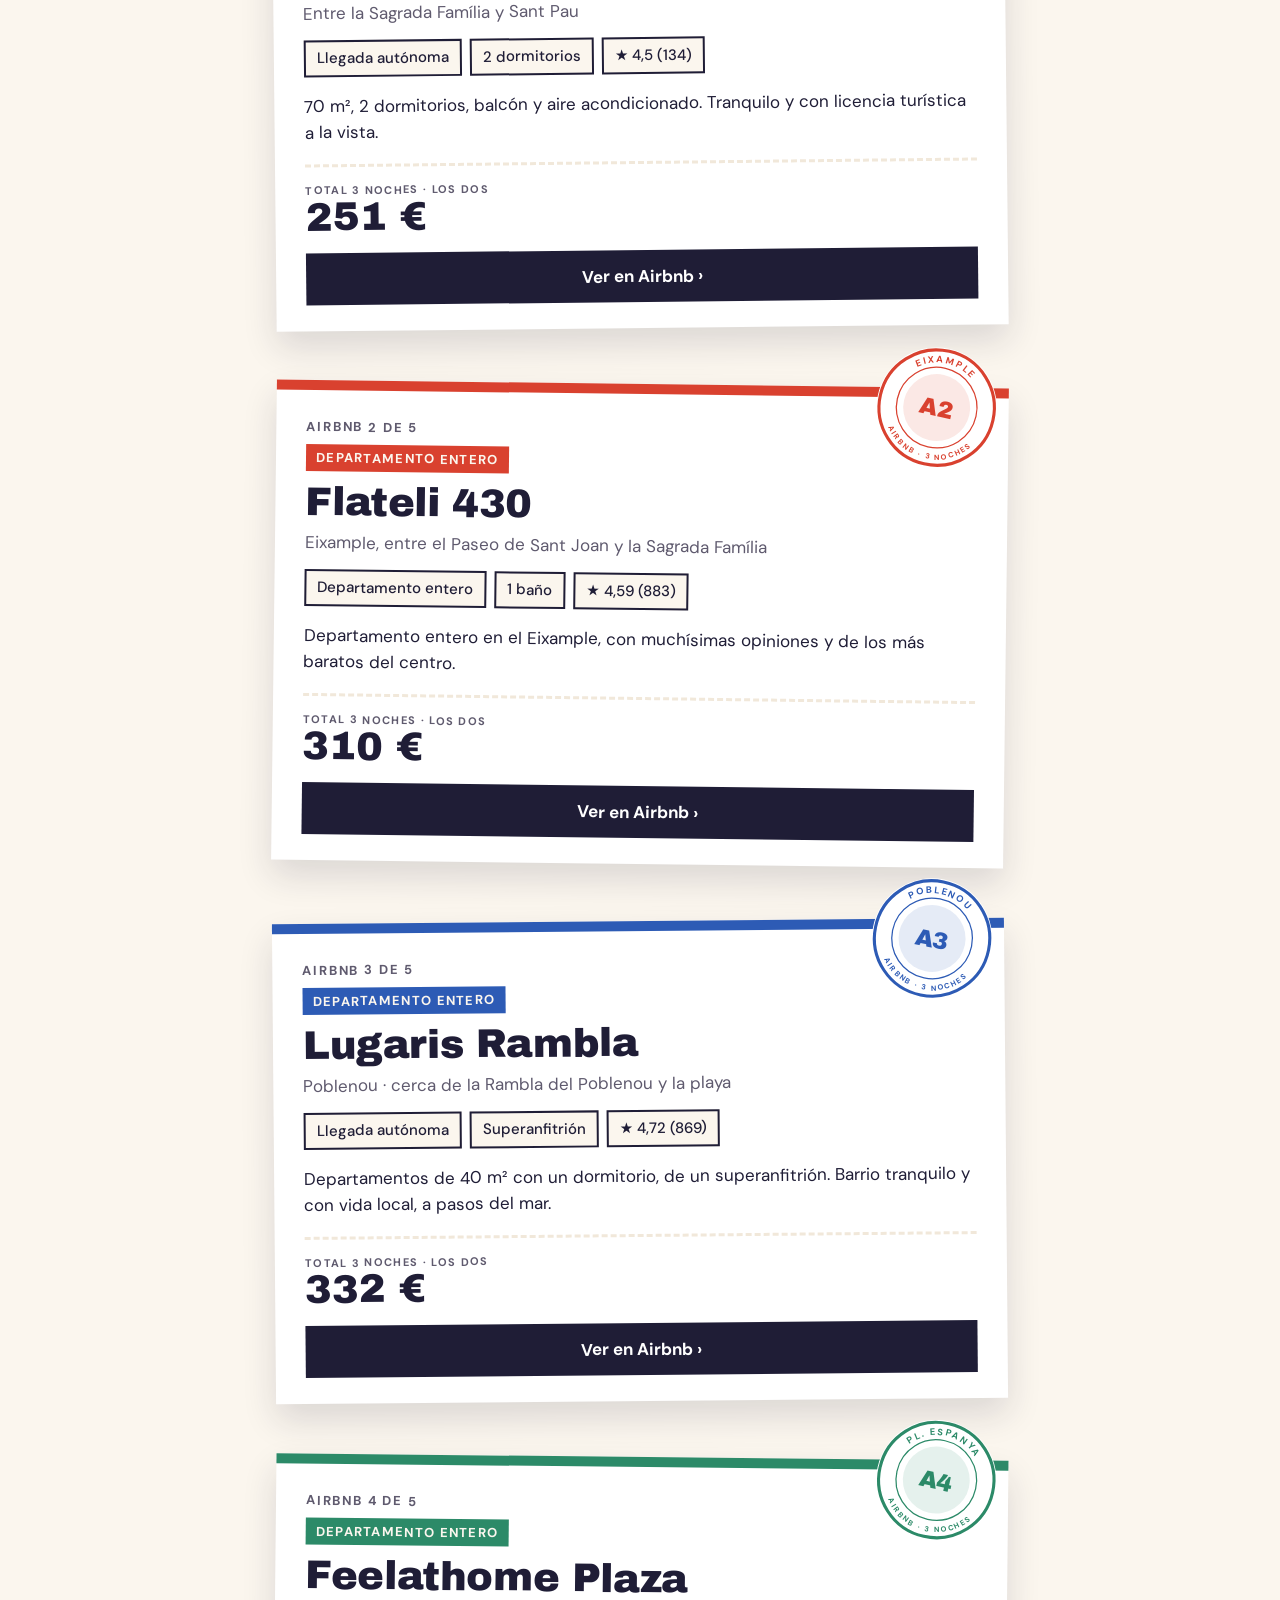
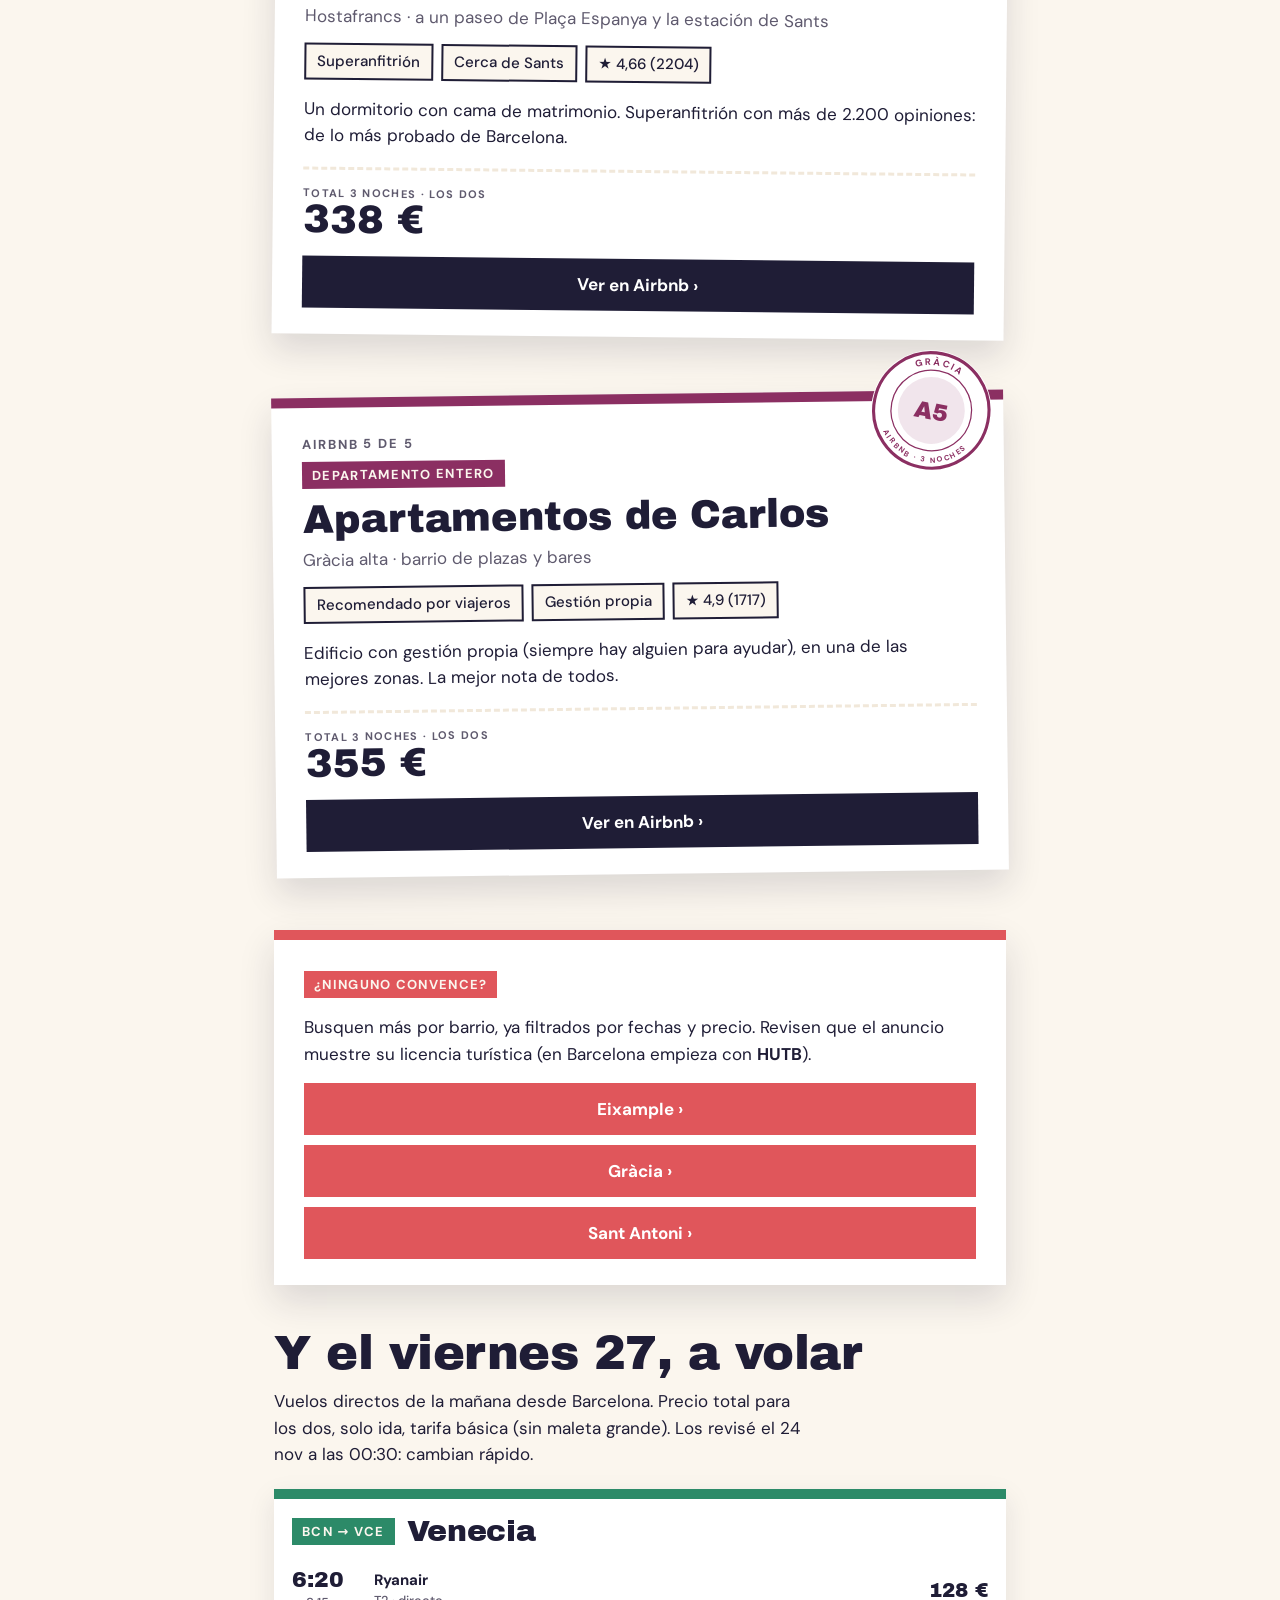
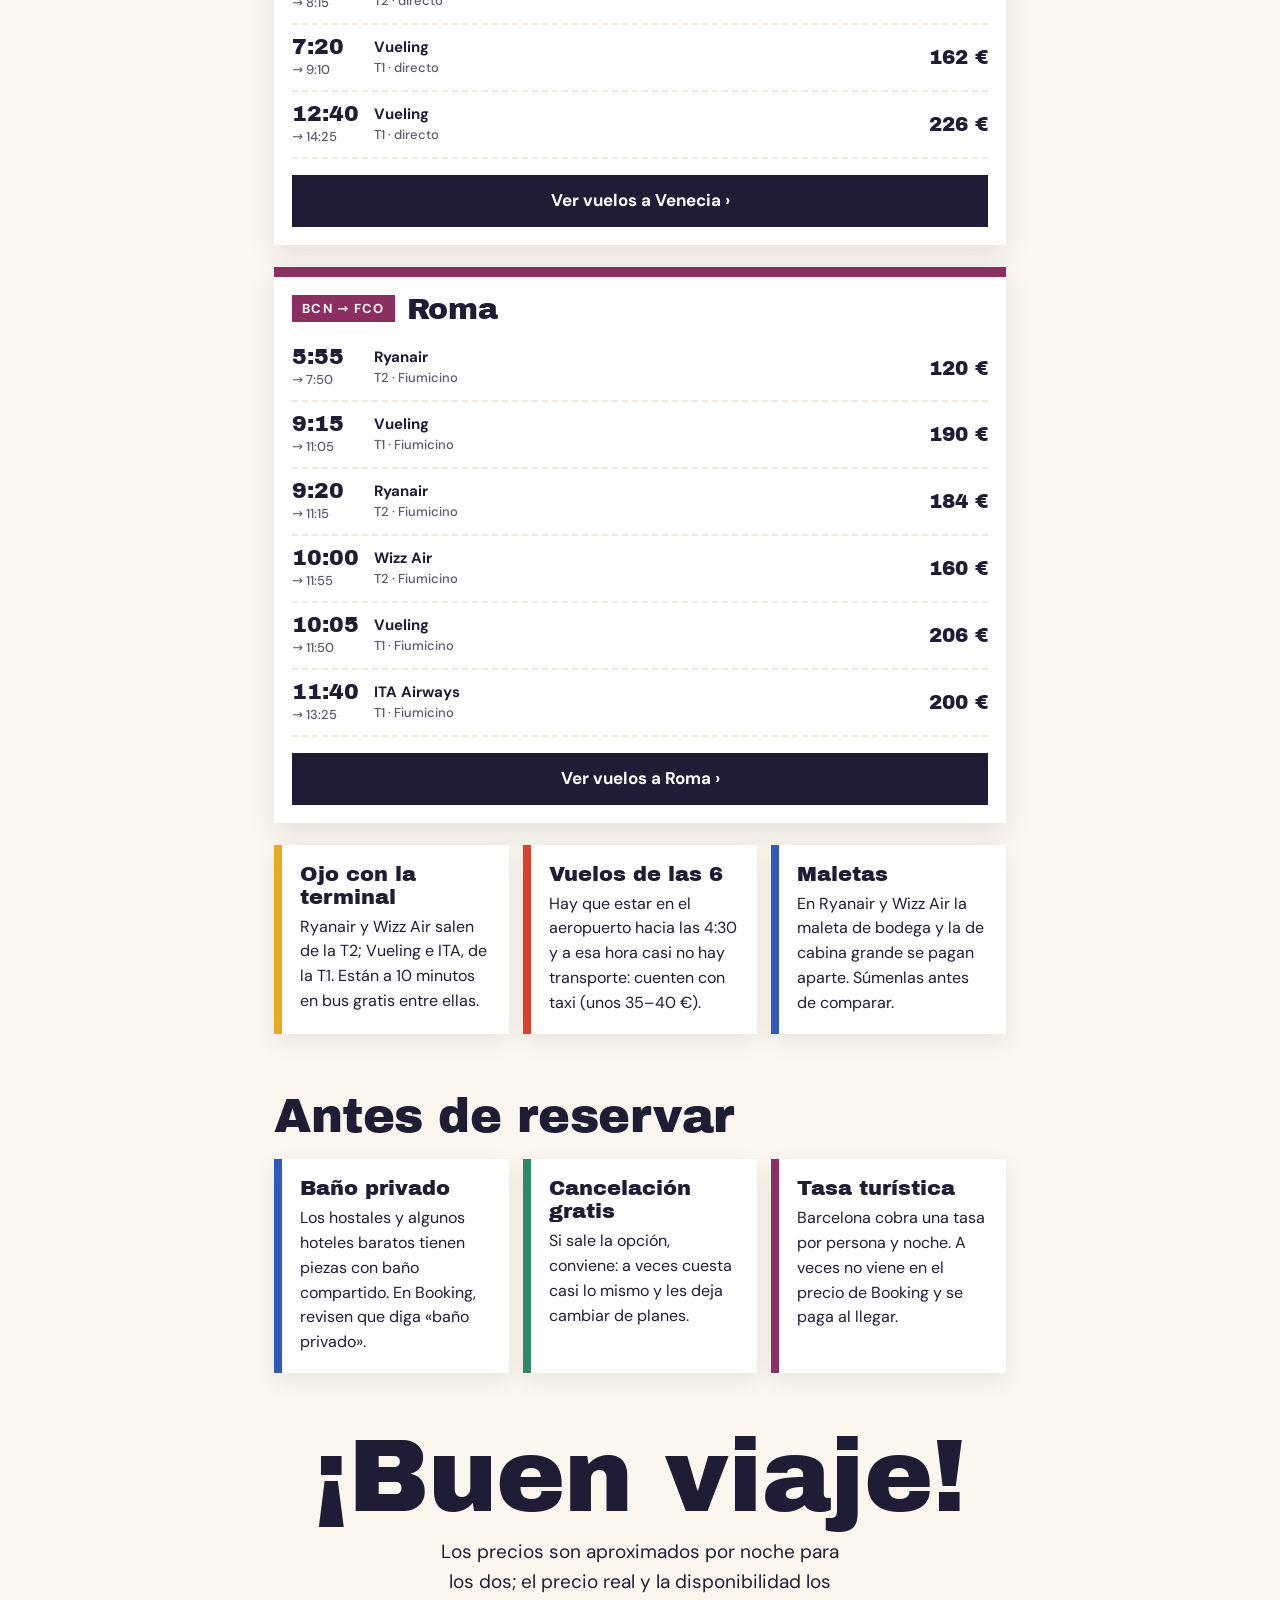
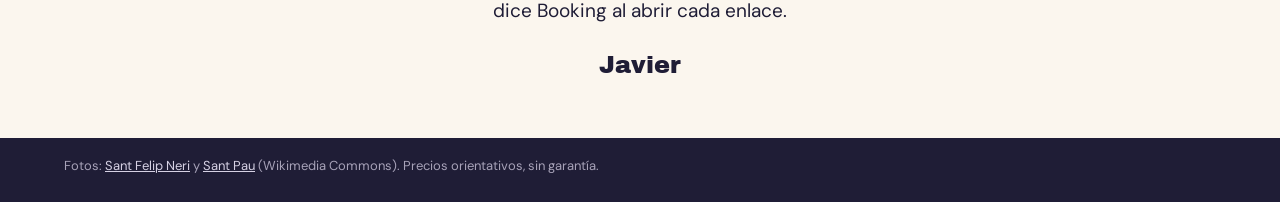
==== commit 2cb20078: "Barcelona: vuelos del viernes 27 a Venecia y Roma" ====
--- a/bcn-dor-h4q/index.html
+++ b/bcn-dor-h4q/index.html
@@ -82,6 +82,14 @@
 
 .late{padding:24px 0 0}.lt{background:var(--ink);color:var(--pap);padding:20px;border-left:10px solid var(--mad)}.lt b{display:block;font:400 24px/1.1 var(--h);margin-bottom:8px;color:var(--bcn)}.lt p{margin:0}
 .air{padding:40px 0 0}.ah{font-size:clamp(30px,8vw,48px);margin-bottom:12px}.abs{display:grid;gap:10px;margin-top:16px}.abs .bk{margin:0;background:#e0565b}
+.fly{padding:46px 0 10px}.fly h2{font-size:clamp(30px,8vw,48px)}.fly>.wrap>p{max-width:44ch;margin-top:12px}
+.ft{background:#fff;box-shadow:0 10px 26px rgba(31,29,54,.1);border-top:10px solid var(--c);margin-top:22px;padding:18px 18px 18px}
+.fh{display:flex;align-items:center;gap:12px}.fh .tag{background:var(--c)}.fh h3{font-size:30px}
+.ft ul{list-style:none;margin:12px 0 0;padding:0}
+.ft li{display:grid;grid-template-columns:4.1em minmax(0,1fr) auto;gap:12px;align-items:center;padding:11px 0;border-bottom:2px dashed var(--pap2)}
+.ft .hr{font:400 22px/1 var(--h)}.ft .hr i,.ft .al i{display:block;font:500 13px/1.3 var(--t);font-style:normal;color:var(--mut);margin-top:4px}
+.ft .al{font:700 15px/1.2 var(--t)}.ft li b{font:400 20px/1 var(--h)}
+.fly .stk{margin-top:22px}
 .tips{padding:50px 0 20px}
 .tips h2{font-size:clamp(30px,8vw,48px)}
 .stk{display:grid;gap:14px;margin-top:20px}
@@ -214,6 +222,14 @@
 </article>
 
  <div class="card rv" style="--c:#e0565b;--r:0deg"><span class="tag">¿Ninguno convence?</span><p class="why">Busquen más por barrio, ya filtrados por fechas y precio. Revisen que el anuncio muestre su licencia turística (en Barcelona empieza con <strong>HUTB</strong>).</p><div class="abs"><a class="bk ab" href="https://www.airbnb.es/s/Eixample--Barcelona/homes?checkin=2026-11-24&checkout=2026-11-27&adults=2&room_types%5B%5D=Entire%20home%2Fapt&price_max=130" target="_blank" rel="noopener">Eixample ›</a><a class="bk ab" href="https://www.airbnb.es/s/Gràcia--Barcelona/homes?checkin=2026-11-24&checkout=2026-11-27&adults=2&room_types%5B%5D=Entire%20home%2Fapt&price_max=130" target="_blank" rel="noopener">Gràcia ›</a><a class="bk ab" href="https://www.airbnb.es/s/Sant-Antoni--Barcelona/homes?checkin=2026-11-24&checkout=2026-11-27&adults=2&room_types%5B%5D=Entire%20home%2Fapt&price_max=130" target="_blank" rel="noopener">Sant Antoni ›</a></div></div>
+</div></section>
+
+<section class="fly"><div class="wrap">
+ <h2 class="rv">Y el viernes 27, a volar</h2>
+ <p class="rv">Vuelos directos de la mañana desde Barcelona. Precio total para los dos, solo ida, tarifa básica (sin maleta grande). Los revisé el 24 nov a las 00:30: cambian rápido.</p>
+ <div class="ft rv" style="--c:var(--flo)"><div class="fh"><span class="tag">BCN → VCE</span><h3>Venecia</h3></div><ul><li><span class="hr">6:20<i>→ 8:15</i></span><span class="al">Ryanair<i>T2 · directo</i></span><b>128 €</b></li><li><span class="hr">7:20<i>→ 9:10</i></span><span class="al">Vueling<i>T1 · directo</i></span><b>162 €</b></li><li><span class="hr">12:40<i>→ 14:25</i></span><span class="al">Vueling<i>T1 · directo</i></span><b>226 €</b></li></ul><a class="bk" href="https://www.google.com/travel/flights?q=Flights%20from%20BCN%20to%20VCE%20on%202026-11-27%20one%20way%202%20adults&hl=es&curr=EUR" target="_blank" rel="noopener">Ver vuelos a Venecia ›</a></div>
+ <div class="ft rv" style="--c:var(--rom)"><div class="fh"><span class="tag">BCN → FCO</span><h3>Roma</h3></div><ul><li><span class="hr">5:55<i>→ 7:50</i></span><span class="al">Ryanair<i>T2 · Fiumicino</i></span><b>120 €</b></li><li><span class="hr">9:15<i>→ 11:05</i></span><span class="al">Vueling<i>T1 · Fiumicino</i></span><b>190 €</b></li><li><span class="hr">9:20<i>→ 11:15</i></span><span class="al">Ryanair<i>T2 · Fiumicino</i></span><b>184 €</b></li><li><span class="hr">10:00<i>→ 11:55</i></span><span class="al">Wizz Air<i>T2 · Fiumicino</i></span><b>160 €</b></li><li><span class="hr">10:05<i>→ 11:50</i></span><span class="al">Vueling<i>T1 · Fiumicino</i></span><b>206 €</b></li><li><span class="hr">11:40<i>→ 13:25</i></span><span class="al">ITA Airways<i>T1 · Fiumicino</i></span><b>200 €</b></li></ul><a class="bk" href="https://www.google.com/travel/flights?q=Flights%20from%20BCN%20to%20ROM%20on%202026-11-27%20one%20way%202%20adults&hl=es&curr=EUR" target="_blank" rel="noopener">Ver vuelos a Roma ›</a></div>
+ <div class="stk"><div class="rv" style="--c:var(--bcn)"><b>Ojo con la terminal</b><p>Ryanair y Wizz Air salen de la T2; Vueling e ITA, de la T1. Están a 10 minutos en bus gratis entre ellas.</p></div><div class="rv" style="--c:var(--mad)"><b>Vuelos de las 6</b><p>Hay que estar en el aeropuerto hacia las 4:30 y a esa hora casi no hay transporte: cuenten con taxi (unos 35–40 €).</p></div><div class="rv" style="--c:var(--par)"><b>Maletas</b><p>En Ryanair y Wizz Air la maleta de bodega y la de cabina grande se pagan aparte. Súmenlas antes de comparar.</p></div></div>
 </div></section>
 
 <section class="tips">
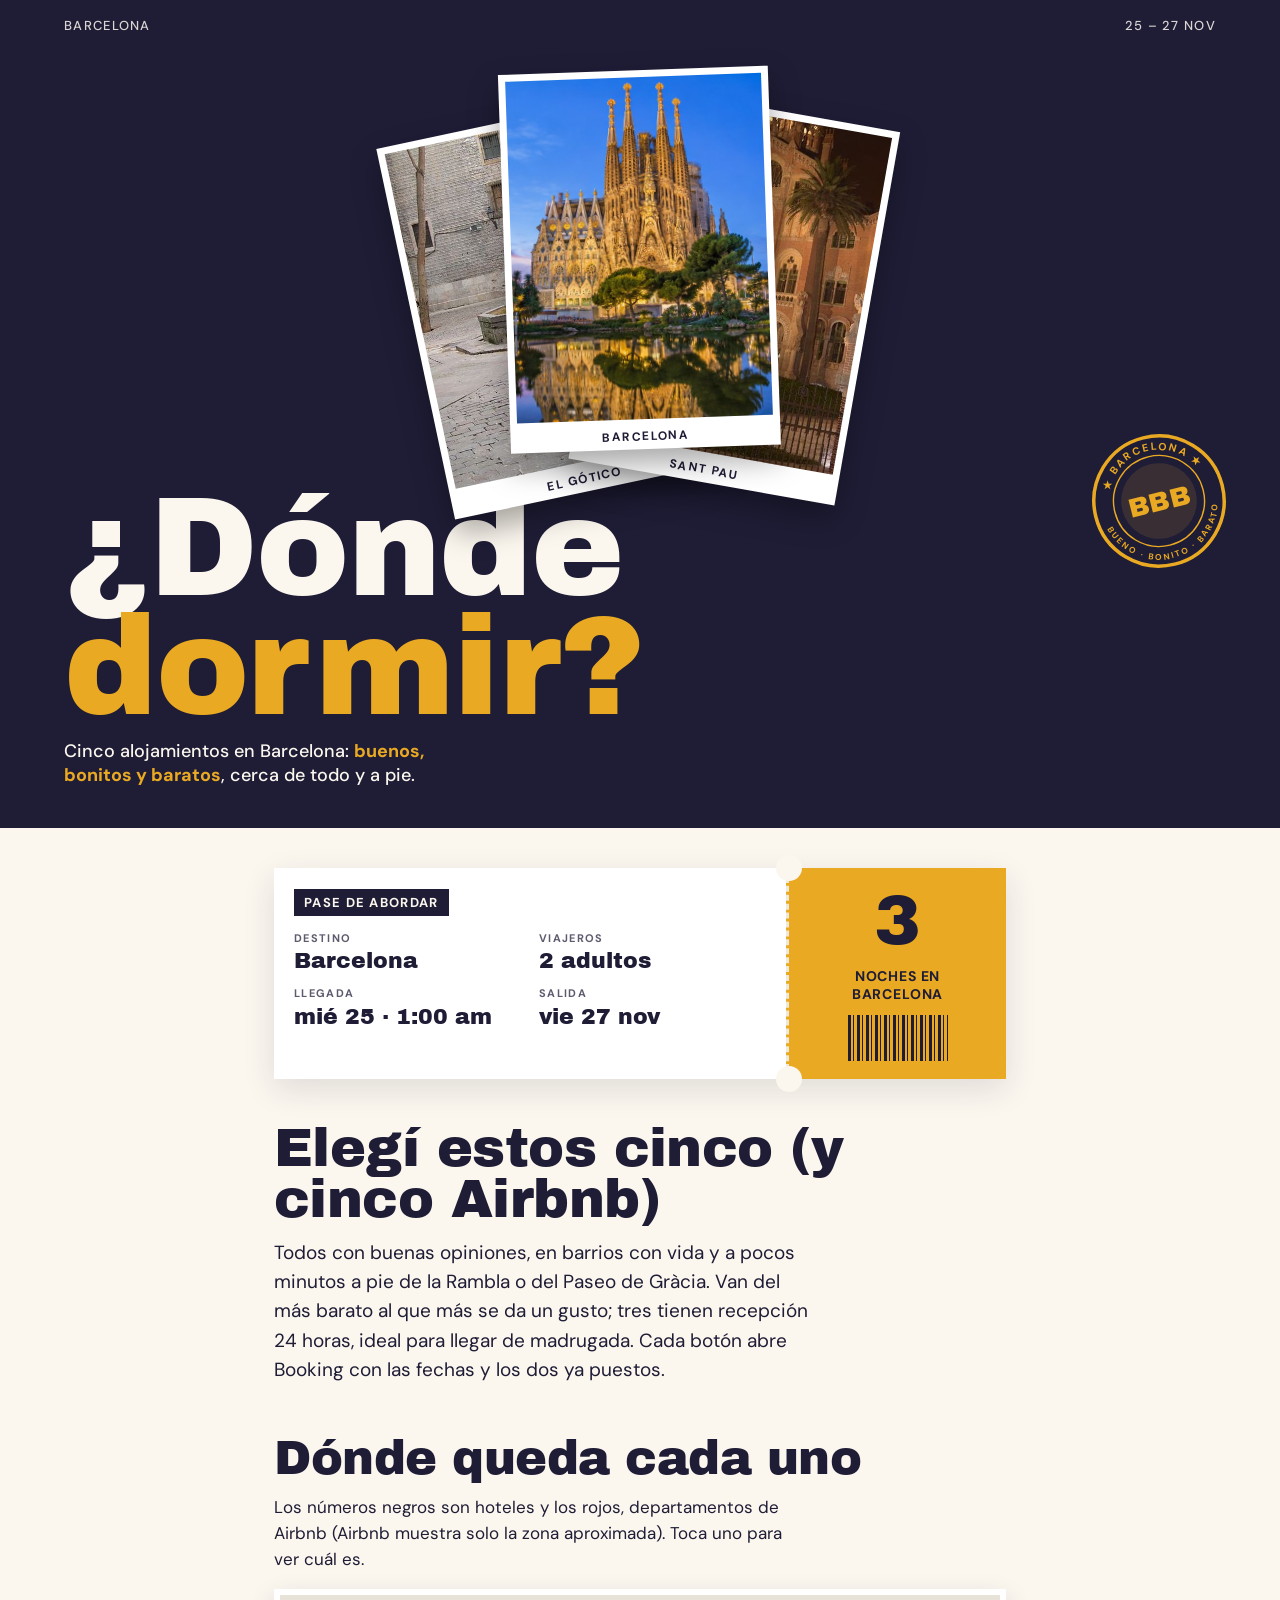
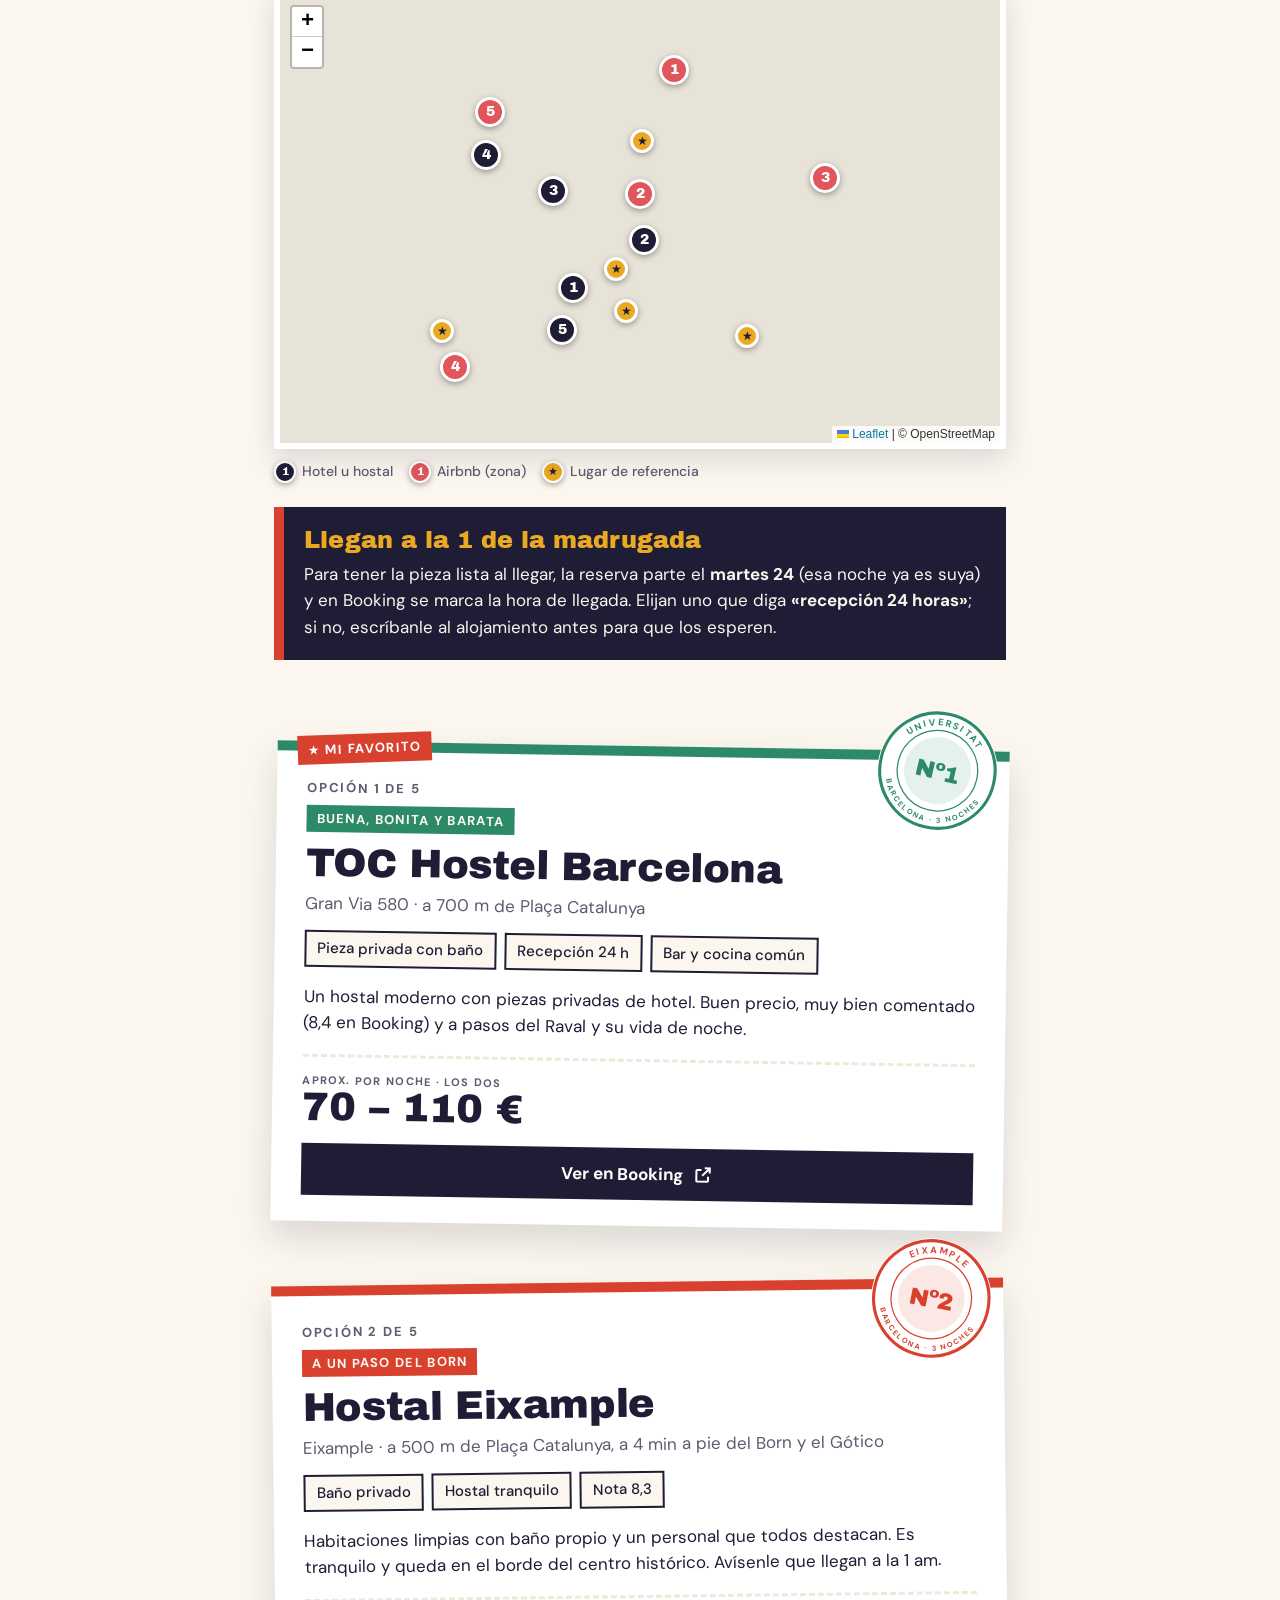
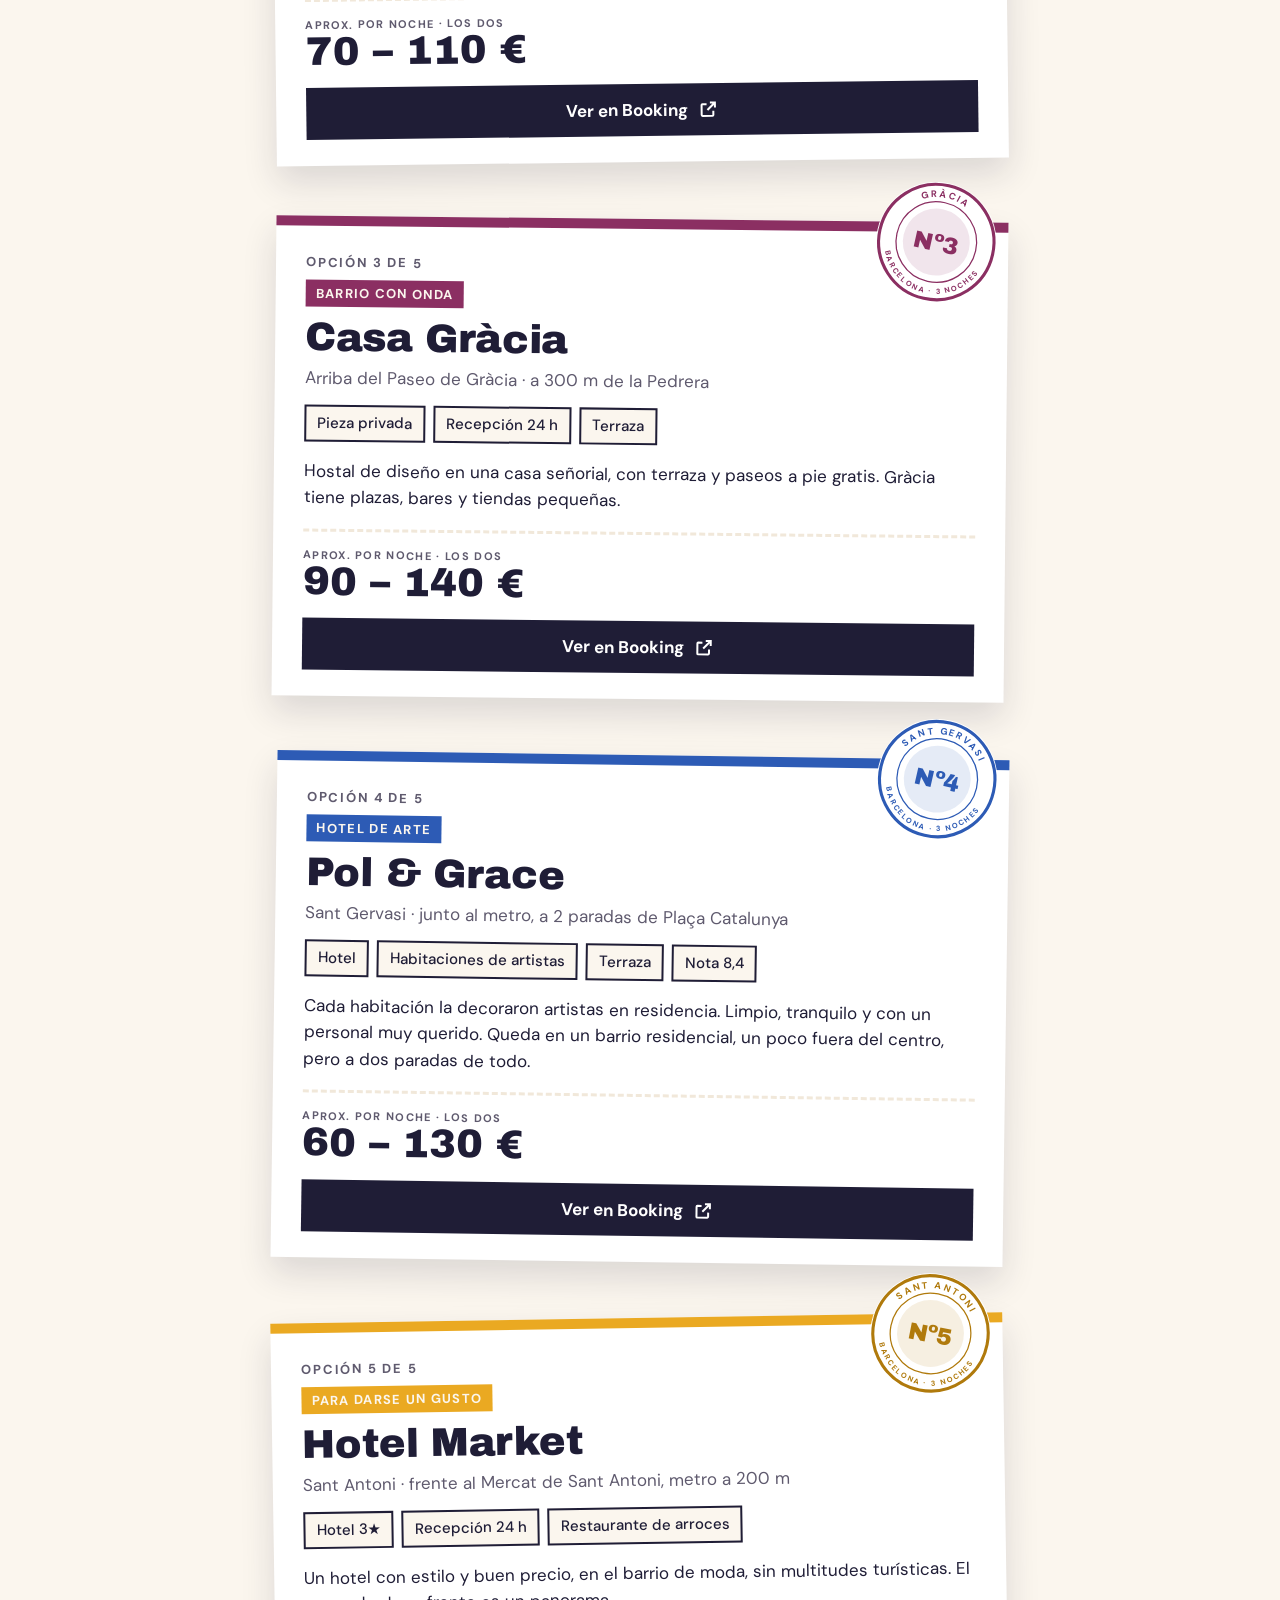
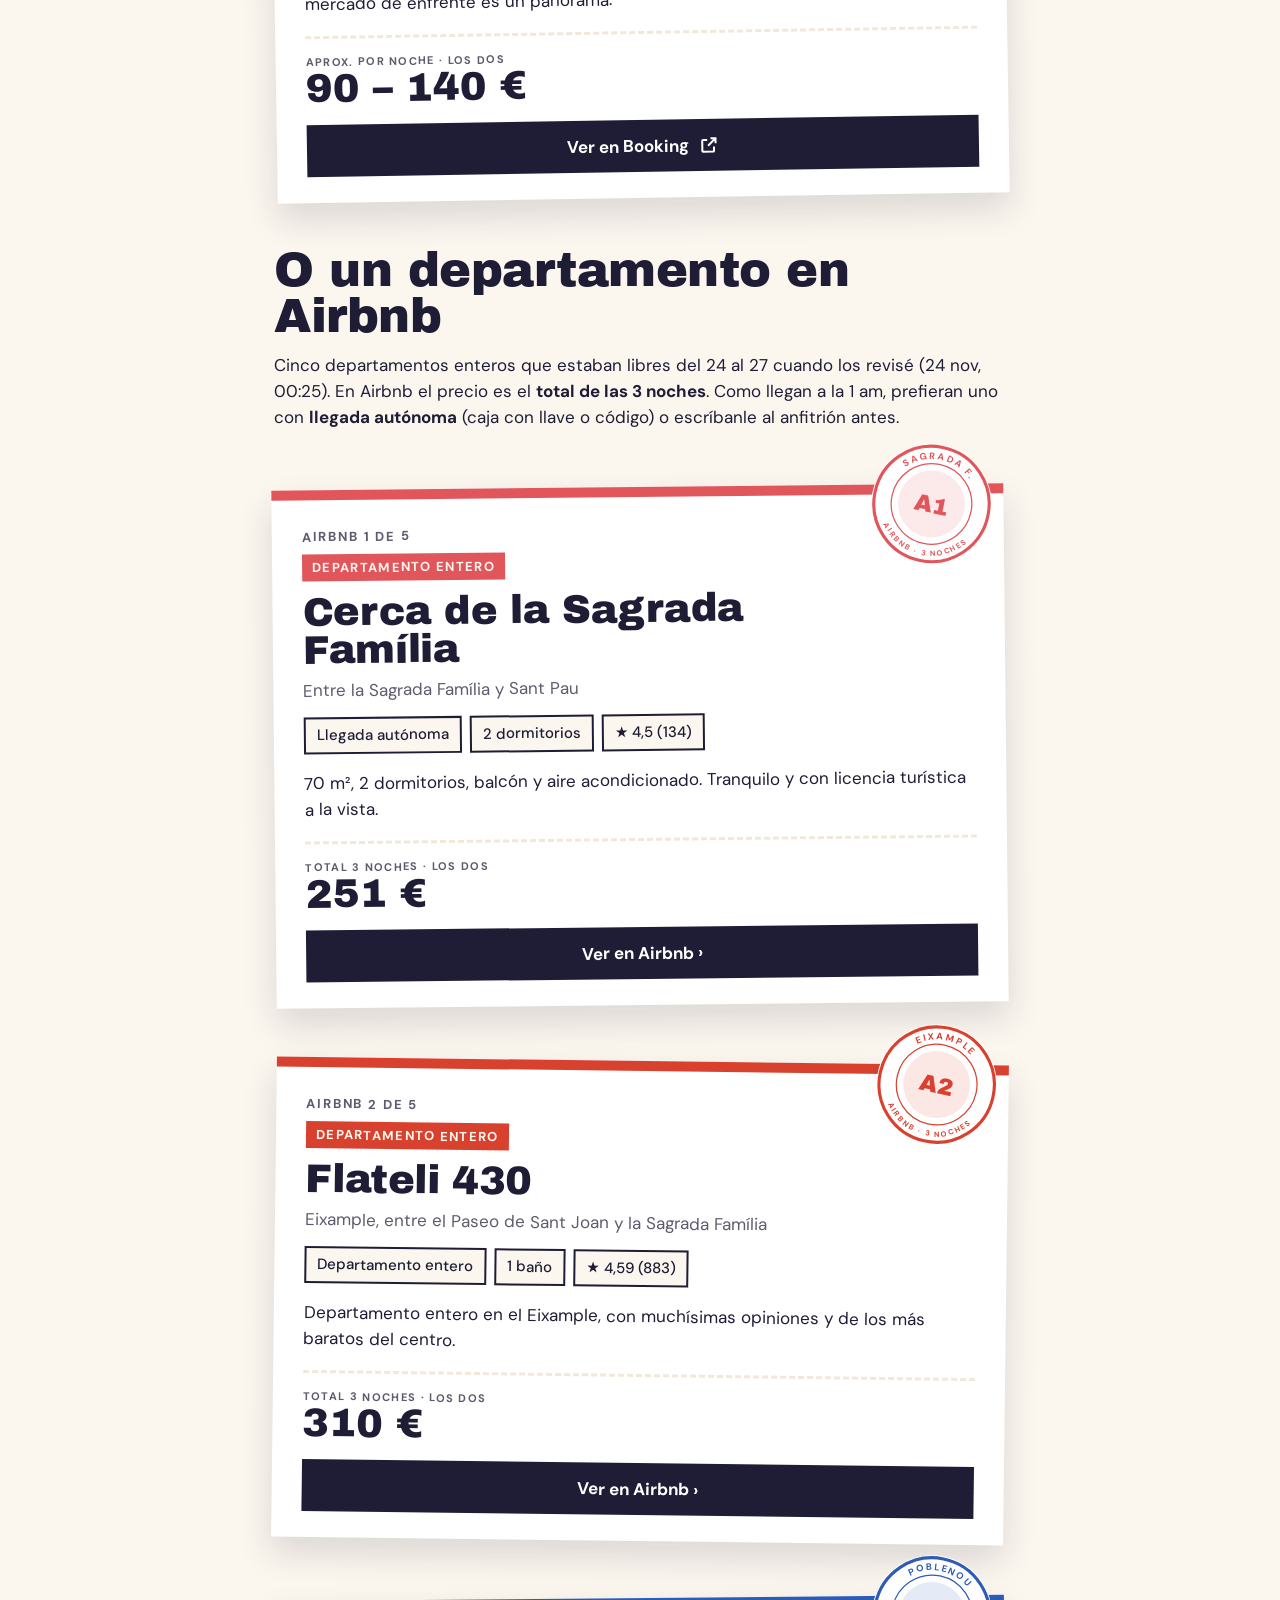
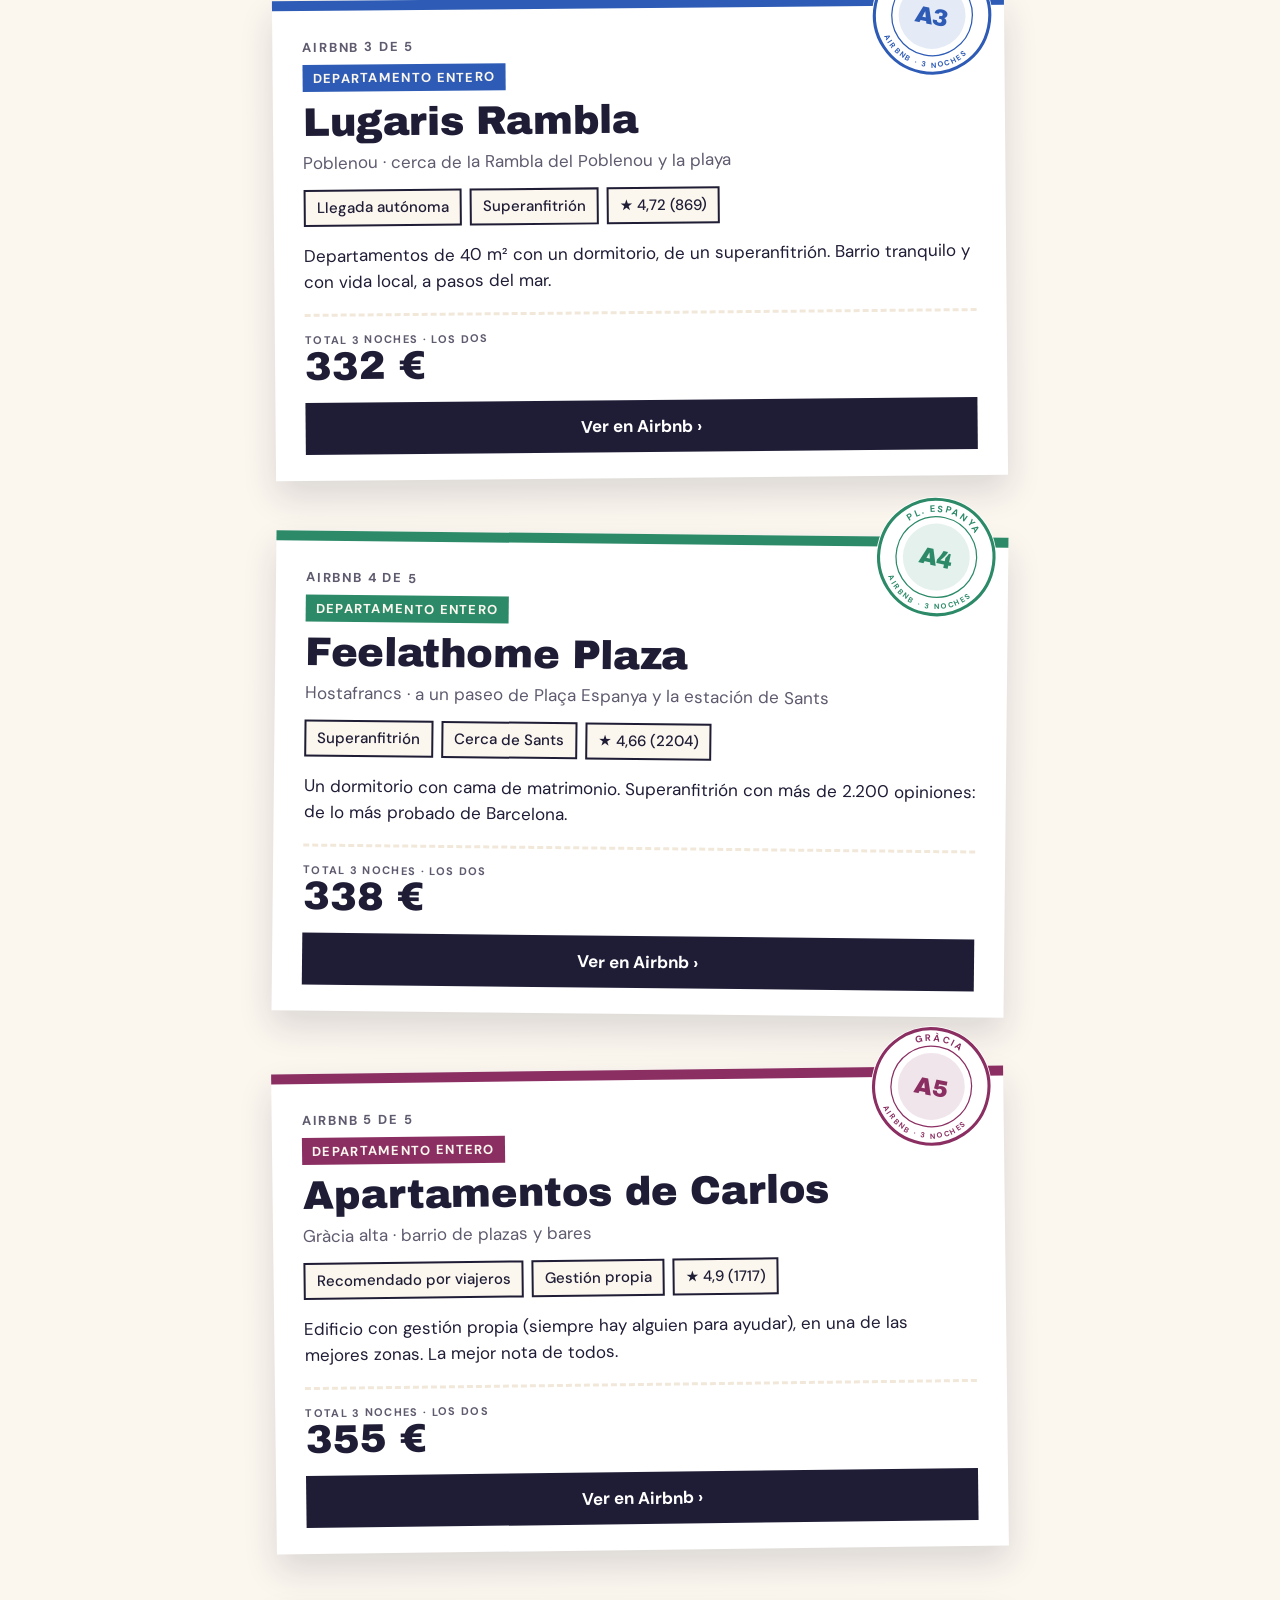
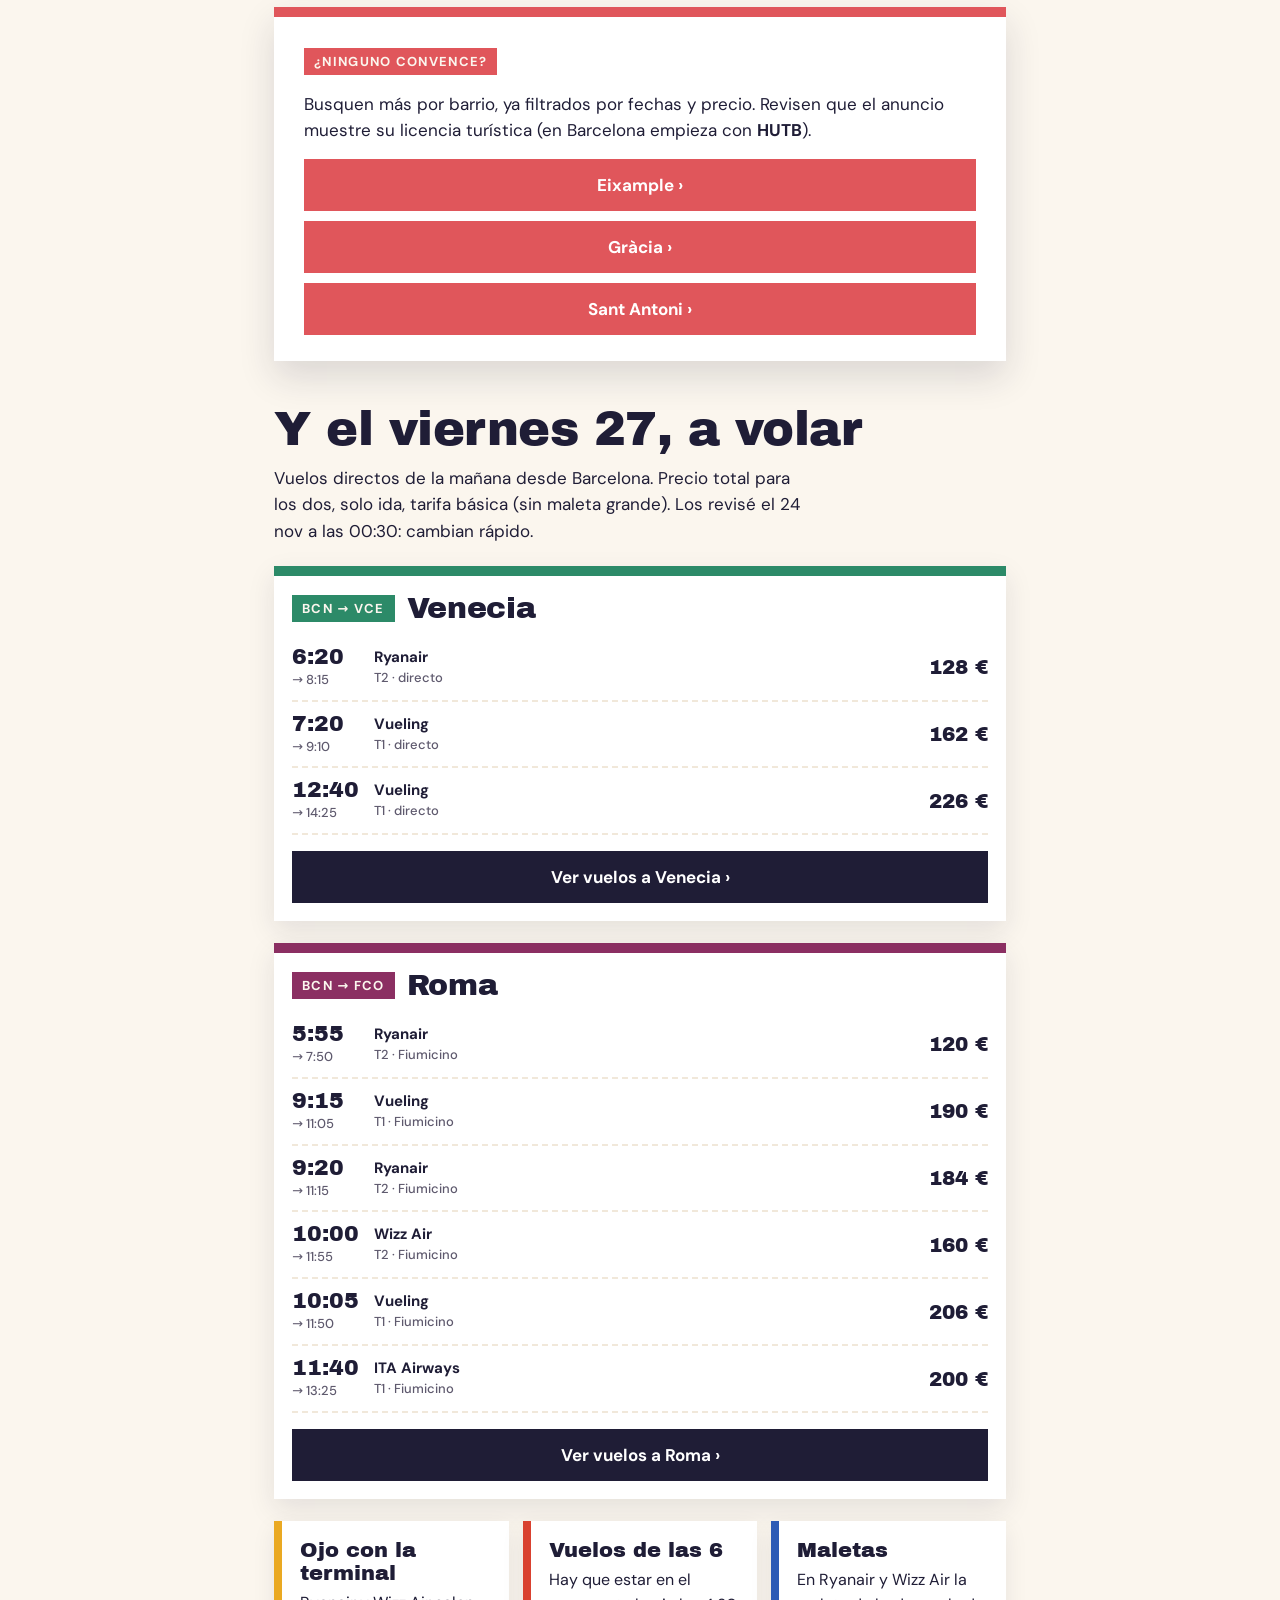
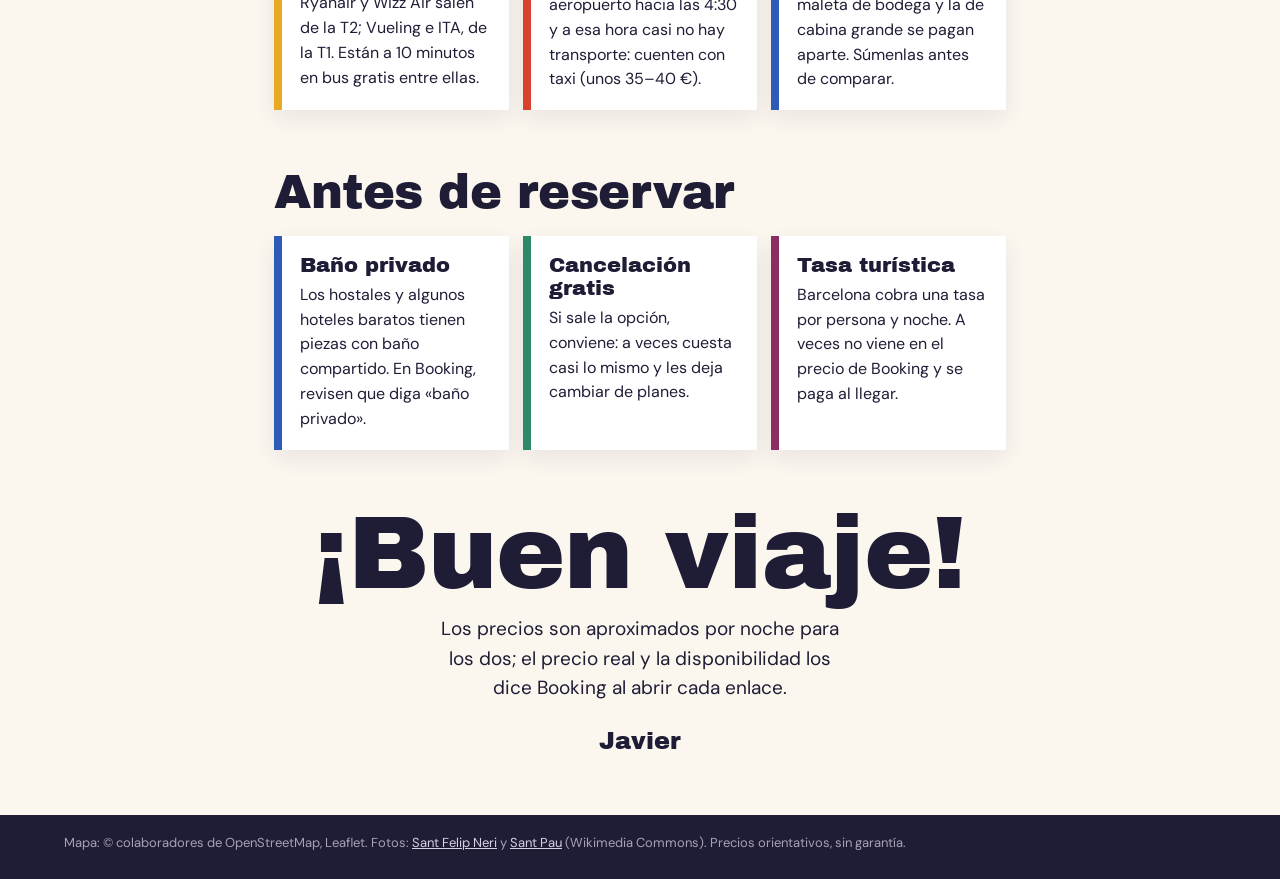
==== commit c735a5f2: "Barcelona: mapa de alojamientos" ====
--- a/bcn-dor-h4q/index.html
+++ b/bcn-dor-h4q/index.html
@@ -15,6 +15,7 @@
 <meta property="og:image:height" content="630">
 <meta property="og:locale" content="es_CL">
 <meta name="twitter:card" content="summary_large_image">
+<link rel="stylesheet" href="leaflet.css">
 <style>
 @font-face{font-family:AB;src:url(fonts/archivo-black-latin-400-normal.woff2) format("woff2");font-display:swap}
 @font-face{font-family:DM;src:url(fonts/dm-sans-latin-400-normal.woff2) format("woff2");font-weight:400;font-display:swap}
@@ -80,6 +81,13 @@
 .bk:focus-visible{outline:3px solid var(--c);outline-offset:3px}
 .fav{position:absolute;left:20px;top:-18px;background:var(--mad);color:#fff;font:700 13px/1 var(--t);text-transform:uppercase;letter-spacing:.1em;padding:8px 10px;transform:rotate(-3deg)}
 
+.mapa{padding:30px 0 0}.mapa h2{font-size:clamp(30px,8vw,48px)}.mapa p{max-width:44ch;margin-top:12px}
+#map{height:min(70vh,460px);margin-top:16px;border:6px solid #fff;box-shadow:0 10px 26px rgba(31,29,54,.14);background:#e8e3d8}
+.mk{display:grid;place-items:center;width:30px;height:30px;border-radius:50%;font:400 14px/1 var(--h);color:#fff;border:3px solid #fff;box-shadow:0 2px 6px rgba(0,0,0,.35);font-style:normal}
+.mk.h{background:var(--ink)}.mk.a{background:#e0565b}.mk.p{background:var(--bcn);color:var(--ink);width:24px;height:24px;font-size:12px}
+.leg{display:flex;flex-wrap:wrap;gap:8px 16px;margin-top:12px;font:500 14px/1.2 var(--t);color:var(--mut)}.leg span{display:flex;align-items:center;gap:6px}.leg .mk{width:22px;height:22px;font-size:11px;border-width:2px}
+.leaflet-popup-content{font:15px/1.35 var(--t);margin:12px 14px}.leaflet-popup-content b{display:block;font:400 17px/1.1 var(--h);margin-bottom:4px}.leaflet-popup-content a{color:var(--ink);font-weight:700}
+.leaflet-div-icon{background:none;border:0}
 .late{padding:24px 0 0}.lt{background:var(--ink);color:var(--pap);padding:20px;border-left:10px solid var(--mad)}.lt b{display:block;font:400 24px/1.1 var(--h);margin-bottom:8px;color:var(--bcn)}.lt p{margin:0}
 .air{padding:40px 0 0}.ah{font-size:clamp(30px,8vw,48px);margin-bottom:12px}.abs{display:grid;gap:10px;margin-top:16px}.abs .bk{margin:0;background:#e0565b}
 .fly{padding:46px 0 10px}.fly h2{font-size:clamp(30px,8vw,48px)}.fly>.wrap>p{max-width:44ch;margin-top:12px}
@@ -158,6 +166,13 @@
  </div>
 </section>
 
+<section class="mapa"><div class="wrap">
+ <h2 class="rv">Dónde queda cada uno</h2>
+ <p class="rv">Los números negros son hoteles y los rojos, departamentos de Airbnb (Airbnb muestra solo la zona aproximada). Toca uno para ver cuál es.</p>
+ <div id="map" role="region" aria-label="Mapa de Barcelona con los alojamientos"></div>
+ <div class="leg"><span><i class="mk h">1</i>Hotel u hostal</span><span><i class="mk a">1</i>Airbnb (zona)</span><span><i class="mk p">★</i>Lugar de referencia</span></div>
+</div></section>
+
 <section class="late"><div class="wrap"><div class="lt rv"><b>Llegan a la 1 de la madrugada</b><p>Para tener la pieza lista al llegar, la reserva parte el <strong>martes 24</strong> (esa noche ya es suya) y en Booking se marca la hora de llegada. Elijan uno que diga <strong>«recepción 24 horas»</strong>; si no, escríbanle al alojamiento antes para que los esperen.</p></div></div></section>
 
 <section class="hot"><div class="wrap" id="list"></div></section>
@@ -165,7 +180,7 @@
 <section class="air"><div class="wrap">
  <h2 class="rv ah">O un departamento en Airbnb</h2>
  <p class="rv">Cinco departamentos enteros que estaban libres del 24 al 27 cuando los revisé (24 nov, 00:25). En Airbnb el precio es el <strong>total de las 3 noches</strong>. Como llegan a la 1 am, prefieran uno con <strong>llegada autónoma</strong> (caja con llave o código) o escríbanle al anfitrión antes.</p>
-<article class="card rv acard" style="--c:#e0565b;--r:-.6deg" data-b="SAGRADA F." data-c="#e0565b">
+<article class="card rv acard" id="a1" style="--c:#e0565b;--r:-.6deg" data-b="SAGRADA F." data-c="#e0565b">
  <svg class="st" viewBox="0 0 200 200" aria-hidden="true"></svg>
  <span class="no">Airbnb 1 de 5</span>
  <span class="tag">Departamento entero</span>
@@ -176,7 +191,7 @@
  <div class="price"><div><small>Total 3 noches · los dos</small><b>251 €</b></div></div>
  <a class="bk ab" href="https://www.airbnb.es/rooms/1197058036461399646?check_in=2026-11-24&check_out=2026-11-27&adults=2" target="_blank" rel="noopener" aria-label="Ver Cerca de la Sagrada Família en Airbnb (se abre en otra pestaña)">Ver en Airbnb ›</a>
 </article>
-<article class="card rv acard" style="--c:#d9412f;--r:.7deg" data-b="EIXAMPLE" data-c="#d9412f">
+<article class="card rv acard" id="a2" style="--c:#d9412f;--r:.7deg" data-b="EIXAMPLE" data-c="#d9412f">
  <svg class="st" viewBox="0 0 200 200" aria-hidden="true"></svg>
  <span class="no">Airbnb 2 de 5</span>
  <span class="tag">Departamento entero</span>
@@ -187,7 +202,7 @@
  <div class="price"><div><small>Total 3 noches · los dos</small><b>310 €</b></div></div>
  <a class="bk ab" href="https://www.airbnb.es/rooms/1567372027086346670?check_in=2026-11-24&check_out=2026-11-27&adults=2" target="_blank" rel="noopener" aria-label="Ver Flateli 430 en Airbnb (se abre en otra pestaña)">Ver en Airbnb ›</a>
 </article>
-<article class="card rv acard" style="--c:#2d5bb5;--r:-.5deg" data-b="POBLENOU" data-c="#2d5bb5">
+<article class="card rv acard" id="a3" style="--c:#2d5bb5;--r:-.5deg" data-b="POBLENOU" data-c="#2d5bb5">
  <svg class="st" viewBox="0 0 200 200" aria-hidden="true"></svg>
  <span class="no">Airbnb 3 de 5</span>
  <span class="tag">Departamento entero</span>
@@ -198,7 +213,7 @@
  <div class="price"><div><small>Total 3 noches · los dos</small><b>332 €</b></div></div>
  <a class="bk ab" href="https://www.airbnb.es/rooms/27942031?check_in=2026-11-24&check_out=2026-11-27&adults=2" target="_blank" rel="noopener" aria-label="Ver Lugaris Rambla en Airbnb (se abre en otra pestaña)">Ver en Airbnb ›</a>
 </article>
-<article class="card rv acard" style="--c:#2c8a68;--r:.6deg" data-b="PL. ESPANYA" data-c="#2c8a68">
+<article class="card rv acard" id="a4" style="--c:#2c8a68;--r:.6deg" data-b="PL. ESPANYA" data-c="#2c8a68">
  <svg class="st" viewBox="0 0 200 200" aria-hidden="true"></svg>
  <span class="no">Airbnb 4 de 5</span>
  <span class="tag">Departamento entero</span>
@@ -209,7 +224,7 @@
  <div class="price"><div><small>Total 3 noches · los dos</small><b>338 €</b></div></div>
  <a class="bk ab" href="https://www.airbnb.es/rooms/13571420?check_in=2026-11-24&check_out=2026-11-27&adults=2" target="_blank" rel="noopener" aria-label="Ver Feelathome Plaza en Airbnb (se abre en otra pestaña)">Ver en Airbnb ›</a>
 </article>
-<article class="card rv acard" style="--c:#8b2f62;--r:-.7deg" data-b="GRÀCIA" data-c="#8b2f62">
+<article class="card rv acard" id="a5" style="--c:#8b2f62;--r:-.7deg" data-b="GRÀCIA" data-c="#8b2f62">
  <svg class="st" viewBox="0 0 200 200" aria-hidden="true"></svg>
  <span class="no">Airbnb 5 de 5</span>
  <span class="tag">Departamento entero</span>
@@ -251,40 +266,41 @@
  </div>
 </section>
 
-<footer class="foot">Fotos: <a href="https://commons.wikimedia.org/wiki/File:Pla%C3%A7a_Sant_Felip_Neri.jpg">Sant Felip Neri</a> y <a href="https://commons.wikimedia.org/wiki/File:2014-_Hospital_Sant_Pau,_Barcelona,_Spain_(_Ank_Kumar_)_03.jpg">Sant Pau</a> (Wikimedia Commons). Precios orientativos, sin garantía.</footer>
-
+<footer class="foot">Mapa: © colaboradores de OpenStreetMap, Leaflet. Fotos: <a href="https://commons.wikimedia.org/wiki/File:Pla%C3%A7a_Sant_Felip_Neri.jpg">Sant Felip Neri</a> y <a href="https://commons.wikimedia.org/wiki/File:2014-_Hospital_Sant_Pau,_Barcelona,_Spain_(_Ank_Kumar_)_03.jpg">Sant Pau</a> (Wikimedia Commons). Precios orientativos, sin garantía.</footer>
+
+<script src="leaflet.js"></script>
 <script>
 const IN='2026-11-24',OUT='2026-11-27';
 const qs=`checkin=${IN}&checkout=${OUT}&group_adults=2&group_children=0&no_rooms=1&lang=es`;
-const L=slug=>`https://www.booking.com/hotel/es/${slug}.es.html?${qs}`;
+const BK=slug=>`https://www.booking.com/hotel/es/${slug}.es.html?${qs}`;
 const H=[
  {n:'TOC Hostel Barcelona',b:'UNIVERSITAT',c:'--flo',r:'.9deg',fav:1,
   z:'Gran Via 580 · a 700 m de Plaça Catalunya',
   f:['Pieza privada con baño','Recepción 24 h','Bar y cocina común'],
-  w:'Un hostal moderno con piezas privadas de hotel. Buen precio, muy bien comentado (8,4 en Booking) y a pasos del Raval y su vida de noche.',p:'70 – 110 €',u:L('toc-hostel-barcelona')},
+  w:'Un hostal moderno con piezas privadas de hotel. Buen precio, muy bien comentado (8,4 en Booking) y a pasos del Raval y su vida de noche.',p:'70 – 110 €',u:BK('toc-hostel-barcelona')},
  {n:'Hostal Eixample',b:'EIXAMPLE',c:'--mad',r:'-.7deg',tag:'A un paso del Born',
   z:'Eixample · a 500 m de Plaça Catalunya, a 4 min a pie del Born y el Gótico',
   f:['Baño privado','Hostal tranquilo','Nota 8,3'],
-  w:'Habitaciones limpias con baño propio y un personal que todos destacan. Es tranquilo y queda en el borde del centro histórico. Avísenle que llegan a la 1 am.',p:'70 – 110 €',u:L('hostal-san-remo')},
+  w:'Habitaciones limpias con baño propio y un personal que todos destacan. Es tranquilo y queda en el borde del centro histórico. Avísenle que llegan a la 1 am.',p:'70 – 110 €',u:BK('hostal-san-remo')},
  {n:'Casa Gràcia',b:'GRÀCIA',c:'--rom',r:'.6deg',tag:'Barrio con onda',
   z:'Arriba del Paseo de Gràcia · a 300 m de la Pedrera',
   f:['Pieza privada','Recepción 24 h','Terraza'],
-  w:'Hostal de diseño en una casa señorial, con terraza y paseos a pie gratis. Gràcia tiene plazas, bares y tiendas pequeñas.',p:'90 – 140 €',u:L('hostel-casa-gracia')},
+  w:'Hostal de diseño en una casa señorial, con terraza y paseos a pie gratis. Gràcia tiene plazas, bares y tiendas pequeñas.',p:'90 – 140 €',u:BK('hostel-casa-gracia')},
  {n:'Pol & Grace',b:'SANT GERVASI',c:'--par',r:'.8deg',tag:'Hotel de arte',
   z:'Sant Gervasi · junto al metro, a 2 paradas de Plaça Catalunya',
   f:['Hotel','Habitaciones de artistas','Terraza','Nota 8,4'],
-  w:'Cada habitación la decoraron artistas en residencia. Limpio, tranquilo y con un personal muy querido. Queda en un barrio residencial, un poco fuera del centro, pero a dos paradas de todo.',p:'60 – 130 €',u:L('guillermo-tell')},
+  w:'Cada habitación la decoraron artistas en residencia. Limpio, tranquilo y con un personal muy querido. Queda en un barrio residencial, un poco fuera del centro, pero a dos paradas de todo.',p:'60 – 130 €',u:BK('guillermo-tell')},
  {n:'Hotel Market',b:'SANT ANTONI',c:'--bcn',r:'-.9deg',tag:'Para darse un gusto',
   z:'Sant Antoni · frente al Mercat de Sant Antoni, metro a 200 m',
   f:['Hotel 3★','Recepción 24 h','Restaurante de arroces'],
-  w:'Un hotel con estilo y buen precio, en el barrio de moda, sin multitudes turísticas. El mercado de enfrente es un panorama.',p:'90 – 140 €',u:L('market')}
+  w:'Un hotel con estilo y buen precio, en el barrio de moda, sin multitudes turísticas. El mercado de enfrente es un panorama.',p:'90 – 140 €',u:BK('market')}
 ];
 let sid=0;
 const stamp=(top,mid,bot,color,bg)=>{const k='p'+(sid++);return `${bg?`<circle cx="100" cy="100" r="97" fill="${bg}"/>`:''}<circle cx="100" cy="100" r="93" fill="none" stroke="${color}" stroke-width="5"/><circle cx="100" cy="100" r="65" fill="none" stroke="${color}" stroke-width="2"/><circle cx="100" cy="100" r="54" fill="${color}" opacity=".12"/><defs><path id="${k}a" d="M27 100a73 73 0 0 1 146 0"/><path id="${k}b" d="M16 100a84 84 0 0 0 168 0"/></defs><text font-family="DM,sans-serif" font-weight="700" font-size="15" letter-spacing="3" fill="${color}" text-anchor="middle"><textPath href="#${k}a" startOffset="50%">${top}</textPath></text><text font-family="DM,sans-serif" font-weight="700" font-size="12" letter-spacing="3" fill="${color}" text-anchor="middle"><textPath href="#${k}b" startOffset="50%">${bot}</textPath></text><text x="100" y="${mid.length>6?107:114}" font-family="AB,sans-serif" font-size="${mid.length>7?21:mid.length>6?24:38}" fill="${color}" text-anchor="middle">${mid}</text>`};
 const col=v=>getComputedStyle(document.documentElement).getPropertyValue(v).trim();
 document.getElementById('cst').innerHTML=stamp('★ BARCELONA ★','BBB','BUENO · BONITO · BARATO','#eaa922');
 const ext='<svg viewBox="0 0 24 24" fill="none" stroke="currentColor" stroke-width="2.4" aria-hidden="true"><path d="M14 4h6v6M20 4l-9 9M18 14v5a1 1 0 0 1-1 1H5a1 1 0 0 1-1-1V7a1 1 0 0 1 1-1h5"/></svg>';
-document.getElementById('list').innerHTML=H.map((h,i)=>{const c=col(h.c)==='#eaa922'?'#b07a0c':col(h.c);return `<article class="card rv" style="--c:var(${h.c});--r:${h.r}">
+document.getElementById('list').innerHTML=H.map((h,i)=>{const c=col(h.c)==='#eaa922'?'#b07a0c':col(h.c);return `<article class="card rv" id="h${i+1}" style="--c:var(${h.c});--r:${h.r}">
  ${h.fav?'<span class="fav">★ Mi favorito</span>':''}
  <svg class="st" viewBox="0 0 200 200" aria-hidden="true">${stamp(h.b,'Nº'+(i+1),'BARCELONA · 3 NOCHES',c,'#fff')}</svg>
  <span class="no">Opción ${i+1} de ${H.length}</span>
@@ -297,6 +313,19 @@
  <a class="bk" href="${h.u}" target="_blank" rel="noopener" aria-label="Ver ${h.n} en Booking (se abre en otra pestaña)">Ver en Booking ${ext}</a>
 </article>`}).join('');
 document.querySelectorAll('.acard').forEach((e,i)=>e.querySelector('.st').innerHTML=stamp(e.dataset.b,'A'+(i+1),'AIRBNB · 3 NOCHES',e.dataset.c,'#fff'));
+
+const MK=[
+ ['h',1,'TOC Hostel Barcelona',41.38463,2.16266],['h',2,'Hostal Eixample',41.39079,2.17471],['h',3,'Casa Gràcia',41.39718,2.15917],['h',4,'Pol & Grace',41.40174,2.14774],['h',5,'Hotel Market',41.37920,2.16063],
+ ['a',1,'Cerca de la Sagrada Família',41.41268,2.18],['a',2,'Flateli 430',41.39683,2.17417],['a',3,'Lugaris Rambla',41.39889,2.20592],['a',4,'Feelathome Plaza',41.3745,2.1424],['a',5,'Apartamentos de Carlos',41.4073,2.1483]];
+const PL=[['Plaça Catalunya',41.38706,2.17001],['Sagrada Família',41.40363,2.17436],['La Rambla y la Boqueria',41.38173,2.17166],['Barceloneta (playa)',41.37850,2.19250],['Sants (tren)',41.37919,2.14005]];
+function mapa(){if(!window.L)return;const m=L.map('map',{scrollWheelZoom:false,tap:true}).setView([41.392,2.167],13);
+ L.tileLayer('https://{s}.tile.openstreetmap.org/{z}/{x}/{y}.png',{maxZoom:19,attribution:'© OpenStreetMap'}).addTo(m);
+ const ic=(c,t)=>L.divIcon({className:'',html:`<i class="mk ${c}">${t}</i>`,iconSize:c==='p'?[24,24]:[30,30],iconAnchor:c==='p'?[12,12]:[15,15]});
+ PL.forEach(([n,a,b])=>L.marker([a,b],{icon:ic('p','★'),title:n}).addTo(m).bindPopup(`<b>${n}</b>`));
+ const all=[];MK.forEach(([k,n,t,a,b])=>{all.push([a,b]);if(k==='a')L.circle([a,b],{radius:180,color:'#e0565b',weight:1,fillOpacity:.12}).addTo(m);
+  L.marker([a,b],{icon:ic(k,n),title:t,zIndexOffset:500}).addTo(m).bindPopup(`<b>${t}</b>${k==='h'?'Hotel u hostal':'Airbnb · zona aproximada'}<br><a href="#${k}${n}">Ver la postal ↓</a>`)});
+ m.fitBounds(all,{padding:[24,24]});}
+mapa();
 const io=new IntersectionObserver(es=>es.forEach(e=>{if(e.isIntersecting){e.target.classList.add('in');io.unobserve(e.target)}}),{threshold:.12});
 document.querySelectorAll('.rv,.slam').forEach(el=>io.observe(el));
 </script>
--- a/bcn-dor-h4q/leaflet.css
+++ b/bcn-dor-h4q/leaflet.css
@@ -0,0 +1,663 @@
+/* Leaflet 1.9.4 — BSD-2-Clause, © Volodymyr Agafonkin */
+/* required styles */
+
+.leaflet-pane,
+.leaflet-tile,
+.leaflet-marker-icon,
+.leaflet-marker-shadow,
+.leaflet-tile-container,
+.leaflet-pane > svg,
+.leaflet-pane > canvas,
+.leaflet-zoom-box,
+.leaflet-image-layer,
+.leaflet-layer {
+	position: absolute;
+	left: 0;
+	top: 0;
+	}
+.leaflet-container {
+	overflow: hidden;
+	}
+.leaflet-tile,
+.leaflet-marker-icon,
+.leaflet-marker-shadow {
+	-webkit-user-select: none;
+	   -moz-user-select: none;
+	        user-select: none;
+	  -webkit-user-drag: none;
+	}
+/* Prevents IE11 from highlighting tiles in blue */
+.leaflet-tile::selection {
+	background: transparent;
+}
+/* Safari renders non-retina tile on retina better with this, but Chrome is worse */
+.leaflet-safari .leaflet-tile {
+	image-rendering: -webkit-optimize-contrast;
+	}
+/* hack that prevents hw layers "stretching" when loading new tiles */
+.leaflet-safari .leaflet-tile-container {
+	width: 1600px;
+	height: 1600px;
+	-webkit-transform-origin: 0 0;
+	}
+.leaflet-marker-icon,
+.leaflet-marker-shadow {
+	display: block;
+	}
+/* .leaflet-container svg: reset svg max-width decleration shipped in Joomla! (joomla.org) 3.x */
+/* .leaflet-container img: map is broken in FF if you have max-width: 100% on tiles */
+.leaflet-container .leaflet-overlay-pane svg {
+	max-width: none !important;
+	max-height: none !important;
+	}
+.leaflet-container .leaflet-marker-pane img,
+.leaflet-container .leaflet-shadow-pane img,
+.leaflet-container .leaflet-tile-pane img,
+.leaflet-container img.leaflet-image-layer,
+.leaflet-container .leaflet-tile {
+	max-width: none !important;
+	max-height: none !important;
+	width: auto;
+	padding: 0;
+	}
+
+.leaflet-container img.leaflet-tile {
+	/* See: https://bugs.chromium.org/p/chromium/issues/detail?id=600120 */
+	mix-blend-mode: plus-lighter;
+}
+
+.leaflet-container.leaflet-touch-zoom {
+	-ms-touch-action: pan-x pan-y;
+	touch-action: pan-x pan-y;
+	}
+.leaflet-container.leaflet-touch-drag {
+	-ms-touch-action: pinch-zoom;
+	/* Fallback for FF which doesn't support pinch-zoom */
+	touch-action: none;
+	touch-action: pinch-zoom;
+}
+.leaflet-container.leaflet-touch-drag.leaflet-touch-zoom {
+	-ms-touch-action: none;
+	touch-action: none;
+}
+.leaflet-container {
+	-webkit-tap-highlight-color: transparent;
+}
+.leaflet-container a {
+	-webkit-tap-highlight-color: rgba(51, 181, 229, 0.4);
+}
+.leaflet-tile {
+	filter: inherit;
+	visibility: hidden;
+	}
+.leaflet-tile-loaded {
+	visibility: inherit;
+	}
+.leaflet-zoom-box {
+	width: 0;
+	height: 0;
+	-moz-box-sizing: border-box;
+	     box-sizing: border-box;
+	z-index: 800;
+	}
+/* workaround for https://bugzilla.mozilla.org/show_bug.cgi?id=888319 */
+.leaflet-overlay-pane svg {
+	-moz-user-select: none;
+	}
+
+.leaflet-pane         { z-index: 400; }
+
+.leaflet-tile-pane    { z-index: 200; }
+.leaflet-overlay-pane { z-index: 400; }
+.leaflet-shadow-pane  { z-index: 500; }
+.leaflet-marker-pane  { z-index: 600; }
+.leaflet-tooltip-pane   { z-index: 650; }
+.leaflet-popup-pane   { z-index: 700; }
+
+.leaflet-map-pane canvas { z-index: 100; }
+.leaflet-map-pane svg    { z-index: 200; }
+
+.leaflet-vml-shape {
+	width: 1px;
+	height: 1px;
+	}
+.lvml {
+	behavior: url(#default#VML);
+	display: inline-block;
+	position: absolute;
+	}
+
+
+/* control positioning */
+
+.leaflet-control {
+	position: relative;
+	z-index: 800;
+	pointer-events: visiblePainted; /* IE 9-10 doesn't have auto */
+	pointer-events: auto;
+	}
+.leaflet-top,
+.leaflet-bottom {
+	position: absolute;
+	z-index: 1000;
+	pointer-events: none;
+	}
+.leaflet-top {
+	top: 0;
+	}
+.leaflet-right {
+	right: 0;
+	}
+.leaflet-bottom {
+	bottom: 0;
+	}
+.leaflet-left {
+	left: 0;
+	}
+.leaflet-control {
+	float: left;
+	clear: both;
+	}
+.leaflet-right .leaflet-control {
+	float: right;
+	}
+.leaflet-top .leaflet-control {
+	margin-top: 10px;
+	}
+.leaflet-bottom .leaflet-control {
+	margin-bottom: 10px;
+	}
+.leaflet-left .leaflet-control {
+	margin-left: 10px;
+	}
+.leaflet-right .leaflet-control {
+	margin-right: 10px;
+	}
+
+
+/* zoom and fade animations */
+
+.leaflet-fade-anim .leaflet-popup {
+	opacity: 0;
+	-webkit-transition: opacity 0.2s linear;
+	   -moz-transition: opacity 0.2s linear;
+	        transition: opacity 0.2s linear;
+	}
+.leaflet-fade-anim .leaflet-map-pane .leaflet-popup {
+	opacity: 1;
+	}
+.leaflet-zoom-animated {
+	-webkit-transform-origin: 0 0;
+	    -ms-transform-origin: 0 0;
+	        transform-origin: 0 0;
+	}
+svg.leaflet-zoom-animated {
+	will-change: transform;
+}
+
+.leaflet-zoom-anim .leaflet-zoom-animated {
+	-webkit-transition: -webkit-transform 0.25s cubic-bezier(0,0,0.25,1);
+	   -moz-transition:    -moz-transform 0.25s cubic-bezier(0,0,0.25,1);
+	        transition:         transform 0.25s cubic-bezier(0,0,0.25,1);
+	}
+.leaflet-zoom-anim .leaflet-tile,
+.leaflet-pan-anim .leaflet-tile {
+	-webkit-transition: none;
+	   -moz-transition: none;
+	        transition: none;
+	}
+
+.leaflet-zoom-anim .leaflet-zoom-hide {
+	visibility: hidden;
+	}
+
+
+/* cursors */
+
+.leaflet-interactive {
+	cursor: pointer;
+	}
+.leaflet-grab {
+	cursor: -webkit-grab;
+	cursor:    -moz-grab;
+	cursor:         grab;
+	}
+.leaflet-crosshair,
+.leaflet-crosshair .leaflet-interactive {
+	cursor: crosshair;
+	}
+.leaflet-popup-pane,
+.leaflet-control {
+	cursor: auto;
+	}
+.leaflet-dragging .leaflet-grab,
+.leaflet-dragging .leaflet-grab .leaflet-interactive,
+.leaflet-dragging .leaflet-marker-draggable {
+	cursor: move;
+	cursor: -webkit-grabbing;
+	cursor:    -moz-grabbing;
+	cursor:         grabbing;
+	}
+
+/* marker & overlays interactivity */
+.leaflet-marker-icon,
+.leaflet-marker-shadow,
+.leaflet-image-layer,
+.leaflet-pane > svg path,
+.leaflet-tile-container {
+	pointer-events: none;
+	}
+
+.leaflet-marker-icon.leaflet-interactive,
+.leaflet-image-layer.leaflet-interactive,
+.leaflet-pane > svg path.leaflet-interactive,
+svg.leaflet-image-layer.leaflet-interactive path {
+	pointer-events: visiblePainted; /* IE 9-10 doesn't have auto */
+	pointer-events: auto;
+	}
+
+/* visual tweaks */
+
+.leaflet-container {
+	background: #ddd;
+	outline-offset: 1px;
+	}
+.leaflet-container a {
+	color: #0078A8;
+	}
+.leaflet-zoom-box {
+	border: 2px dotted #38f;
+	background: rgba(255,255,255,0.5);
+	}
+
+
+/* general typography */
+.leaflet-container {
+	font-family: "Helvetica Neue", Arial, Helvetica, sans-serif;
+	font-size: 12px;
+	font-size: 0.75rem;
+	line-height: 1.5;
+	}
+
+
+/* general toolbar styles */
+
+.leaflet-bar {
+	box-shadow: 0 1px 5px rgba(0,0,0,0.65);
+	border-radius: 4px;
+	}
+.leaflet-bar a {
+	background-color: #fff;
+	border-bottom: 1px solid #ccc;
+	width: 26px;
+	height: 26px;
+	line-height: 26px;
+	display: block;
+	text-align: center;
+	text-decoration: none;
+	color: black;
+	}
+.leaflet-bar a,
+.leaflet-control-layers-toggle {
+	background-position: 50% 50%;
+	background-repeat: no-repeat;
+	display: block;
+	}
+.leaflet-bar a:hover,
+.leaflet-bar a:focus {
+	background-color: #f4f4f4;
+	}
+.leaflet-bar a:first-child {
+	border-top-left-radius: 4px;
+	border-top-right-radius: 4px;
+	}
+.leaflet-bar a:last-child {
+	border-bottom-left-radius: 4px;
+	border-bottom-right-radius: 4px;
+	border-bottom: none;
+	}
+.leaflet-bar a.leaflet-disabled {
+	cursor: default;
+	background-color: #f4f4f4;
+	color: #bbb;
+	}
+
+.leaflet-touch .leaflet-bar a {
+	width: 30px;
+	height: 30px;
+	line-height: 30px;
+	}
+.leaflet-touch .leaflet-bar a:first-child {
+	border-top-left-radius: 2px;
+	border-top-right-radius: 2px;
+	}
+.leaflet-touch .leaflet-bar a:last-child {
+	border-bottom-left-radius: 2px;
+	border-bottom-right-radius: 2px;
+	}
+
+/* zoom control */
+
+.leaflet-control-zoom-in,
+.leaflet-control-zoom-out {
+	font: bold 18px 'Lucida Console', Monaco, monospace;
+	text-indent: 1px;
+	}
+
+.leaflet-touch .leaflet-control-zoom-in, .leaflet-touch .leaflet-control-zoom-out  {
+	font-size: 22px;
+	}
+
+
+/* layers control */
+
+.leaflet-control-layers {
+	box-shadow: 0 1px 5px rgba(0,0,0,0.4);
+	background: #fff;
+	border-radius: 5px;
+	}
+.leaflet-control-layers-toggle {
+	background-image: url(images/layers.png);
+	width: 36px;
+	height: 36px;
+	}
+.leaflet-retina .leaflet-control-layers-toggle {
+	background-image: url(images/layers-2x.png);
+	background-size: 26px 26px;
+	}
+.leaflet-touch .leaflet-control-layers-toggle {
+	width: 44px;
+	height: 44px;
+	}
+.leaflet-control-layers .leaflet-control-layers-list,
+.leaflet-control-layers-expanded .leaflet-control-layers-toggle {
+	display: none;
+	}
+.leaflet-control-layers-expanded .leaflet-control-layers-list {
+	display: block;
+	position: relative;
+	}
+.leaflet-control-layers-expanded {
+	padding: 6px 10px 6px 6px;
+	color: #333;
+	background: #fff;
+	}
+.leaflet-control-layers-scrollbar {
+	overflow-y: scroll;
+	overflow-x: hidden;
+	padding-right: 5px;
+	}
+.leaflet-control-layers-selector {
+	margin-top: 2px;
+	position: relative;
+	top: 1px;
+	}
+.leaflet-control-layers label {
+	display: block;
+	font-size: 13px;
+	font-size: 1.08333em;
+	}
+.leaflet-control-layers-separator {
+	height: 0;
+	border-top: 1px solid #ddd;
+	margin: 5px -10px 5px -6px;
+	}
+
+/* Default icon URLs */
+.leaflet-default-icon-path { /* used only in path-guessing heuristic, see L.Icon.Default */
+	background-image: url(images/marker-icon.png);
+	}
+
+
+/* attribution and scale controls */
+
+.leaflet-container .leaflet-control-attribution {
+	background: #fff;
+	background: rgba(255, 255, 255, 0.8);
+	margin: 0;
+	}
+.leaflet-control-attribution,
+.leaflet-control-scale-line {
+	padding: 0 5px;
+	color: #333;
+	line-height: 1.4;
+	}
+.leaflet-control-attribution a {
+	text-decoration: none;
+	}
+.leaflet-control-attribution a:hover,
+.leaflet-control-attribution a:focus {
+	text-decoration: underline;
+	}
+.leaflet-attribution-flag {
+	display: inline !important;
+	vertical-align: baseline !important;
+	width: 1em;
+	height: 0.6669em;
+	}
+.leaflet-left .leaflet-control-scale {
+	margin-left: 5px;
+	}
+.leaflet-bottom .leaflet-control-scale {
+	margin-bottom: 5px;
+	}
+.leaflet-control-scale-line {
+	border: 2px solid #777;
+	border-top: none;
+	line-height: 1.1;
+	padding: 2px 5px 1px;
+	white-space: nowrap;
+	-moz-box-sizing: border-box;
+	     box-sizing: border-box;
+	background: rgba(255, 255, 255, 0.8);
+	text-shadow: 1px 1px #fff;
+	}
+.leaflet-control-scale-line:not(:first-child) {
+	border-top: 2px solid #777;
+	border-bottom: none;
+	margin-top: -2px;
+	}
+.leaflet-control-scale-line:not(:first-child):not(:last-child) {
+	border-bottom: 2px solid #777;
+	}
+
+.leaflet-touch .leaflet-control-attribution,
+.leaflet-touch .leaflet-control-layers,
+.leaflet-touch .leaflet-bar {
+	box-shadow: none;
+	}
+.leaflet-touch .leaflet-control-layers,
+.leaflet-touch .leaflet-bar {
+	border: 2px solid rgba(0,0,0,0.2);
+	background-clip: padding-box;
+	}
+
+
+/* popup */
+
+.leaflet-popup {
+	position: absolute;
+	text-align: center;
+	margin-bottom: 20px;
+	}
+.leaflet-popup-content-wrapper {
+	padding: 1px;
+	text-align: left;
+	border-radius: 12px;
+	}
+.leaflet-popup-content {
+	margin: 13px 24px 13px 20px;
+	line-height: 1.3;
+	font-size: 13px;
+	font-size: 1.08333em;
+	min-height: 1px;
+	}
+.leaflet-popup-content p {
+	margin: 17px 0;
+	margin: 1.3em 0;
+	}
+.leaflet-popup-tip-container {
+	width: 40px;
+	height: 20px;
+	position: absolute;
+	left: 50%;
+	margin-top: -1px;
+	margin-left: -20px;
+	overflow: hidden;
+	pointer-events: none;
+	}
+.leaflet-popup-tip {
+	width: 17px;
+	height: 17px;
+	padding: 1px;
+
+	margin: -10px auto 0;
+	pointer-events: auto;
+
+	-webkit-transform: rotate(45deg);
+	   -moz-transform: rotate(45deg);
+	    -ms-transform: rotate(45deg);
+	        transform: rotate(45deg);
+	}
+.leaflet-popup-content-wrapper,
+.leaflet-popup-tip {
+	background: white;
+	color: #333;
+	box-shadow: 0 3px 14px rgba(0,0,0,0.4);
+	}
+.leaflet-container a.leaflet-popup-close-button {
+	position: absolute;
+	top: 0;
+	right: 0;
+	border: none;
+	text-align: center;
+	width: 24px;
+	height: 24px;
+	font: 16px/24px Tahoma, Verdana, sans-serif;
+	color: #757575;
+	text-decoration: none;
+	background: transparent;
+	}
+.leaflet-container a.leaflet-popup-close-button:hover,
+.leaflet-container a.leaflet-popup-close-button:focus {
+	color: #585858;
+	}
+.leaflet-popup-scrolled {
+	overflow: auto;
+	}
+
+.leaflet-oldie .leaflet-popup-content-wrapper {
+	-ms-zoom: 1;
+	}
+.leaflet-oldie .leaflet-popup-tip {
+	width: 24px;
+	margin: 0 auto;
+
+	-ms-filter: "progid:DXImageTransform.Microsoft.Matrix(M11=0.70710678, M12=0.70710678, M21=-0.70710678, M22=0.70710678)";
+	filter: progid:DXImageTransform.Microsoft.Matrix(M11=0.70710678, M12=0.70710678, M21=-0.70710678, M22=0.70710678);
+	}
+
+.leaflet-oldie .leaflet-control-zoom,
+.leaflet-oldie .leaflet-control-layers,
+.leaflet-oldie .leaflet-popup-content-wrapper,
+.leaflet-oldie .leaflet-popup-tip {
+	border: 1px solid #999;
+	}
+
+
+/* div icon */
+
+.leaflet-div-icon {
+	background: #fff;
+	border: 1px solid #666;
+	}
+
+
+/* Tooltip */
+/* Base styles for the element that has a tooltip */
+.leaflet-tooltip {
+	position: absolute;
+	padding: 6px;
+	background-color: #fff;
+	border: 1px solid #fff;
+	border-radius: 3px;
+	color: #222;
+	white-space: nowrap;
+	-webkit-user-select: none;
+	-moz-user-select: none;
+	-ms-user-select: none;
+	user-select: none;
+	pointer-events: none;
+	box-shadow: 0 1px 3px rgba(0,0,0,0.4);
+	}
+.leaflet-tooltip.leaflet-interactive {
+	cursor: pointer;
+	pointer-events: auto;
+	}
+.leaflet-tooltip-top:before,
+.leaflet-tooltip-bottom:before,
+.leaflet-tooltip-left:before,
+.leaflet-tooltip-right:before {
+	position: absolute;
+	pointer-events: none;
+	border: 6px solid transparent;
+	background: transparent;
+	content: "";
+	}
+
+/* Directions */
+
+.leaflet-tooltip-bottom {
+	margin-top: 6px;
+}
+.leaflet-tooltip-top {
+	margin-top: -6px;
+}
+.leaflet-tooltip-bottom:before,
+.leaflet-tooltip-top:before {
+	left: 50%;
+	margin-left: -6px;
+	}
+.leaflet-tooltip-top:before {
+	bottom: 0;
+	margin-bottom: -12px;
+	border-top-color: #fff;
+	}
+.leaflet-tooltip-bottom:before {
+	top: 0;
+	margin-top: -12px;
+	margin-left: -6px;
+	border-bottom-color: #fff;
+	}
+.leaflet-tooltip-left {
+	margin-left: -6px;
+}
+.leaflet-tooltip-right {
+	margin-left: 6px;
+}
+.leaflet-tooltip-left:before,
+.leaflet-tooltip-right:before {
+	top: 50%;
+	margin-top: -6px;
+	}
+.leaflet-tooltip-left:before {
+	right: 0;
+	margin-right: -12px;
+	border-left-color: #fff;
+	}
+.leaflet-tooltip-right:before {
+	left: 0;
+	margin-left: -12px;
+	border-right-color: #fff;
+	}
+
+/* Printing */
+
+@media print {
+	/* Prevent printers from removing background-images of controls. */
+	.leaflet-control {
+		-webkit-print-color-adjust: exact;
+		print-color-adjust: exact;
+		}
+	}
+
